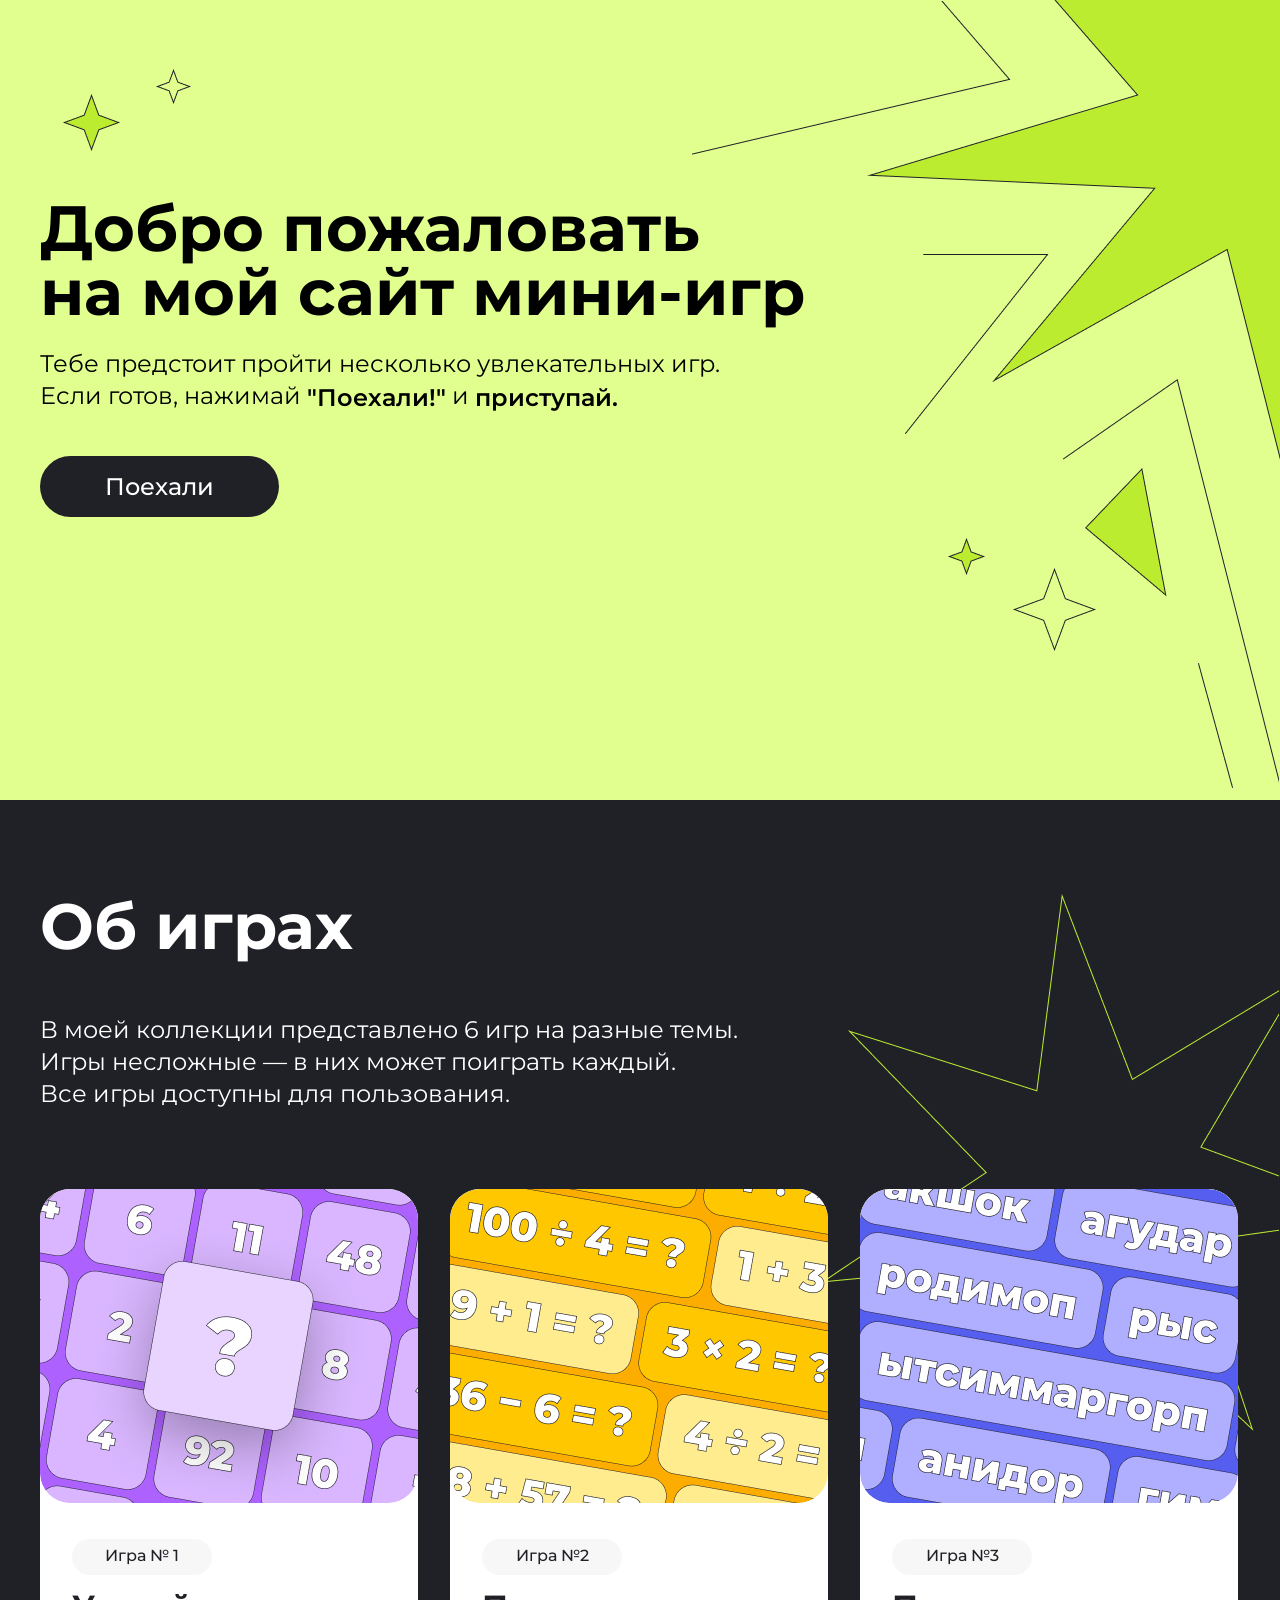
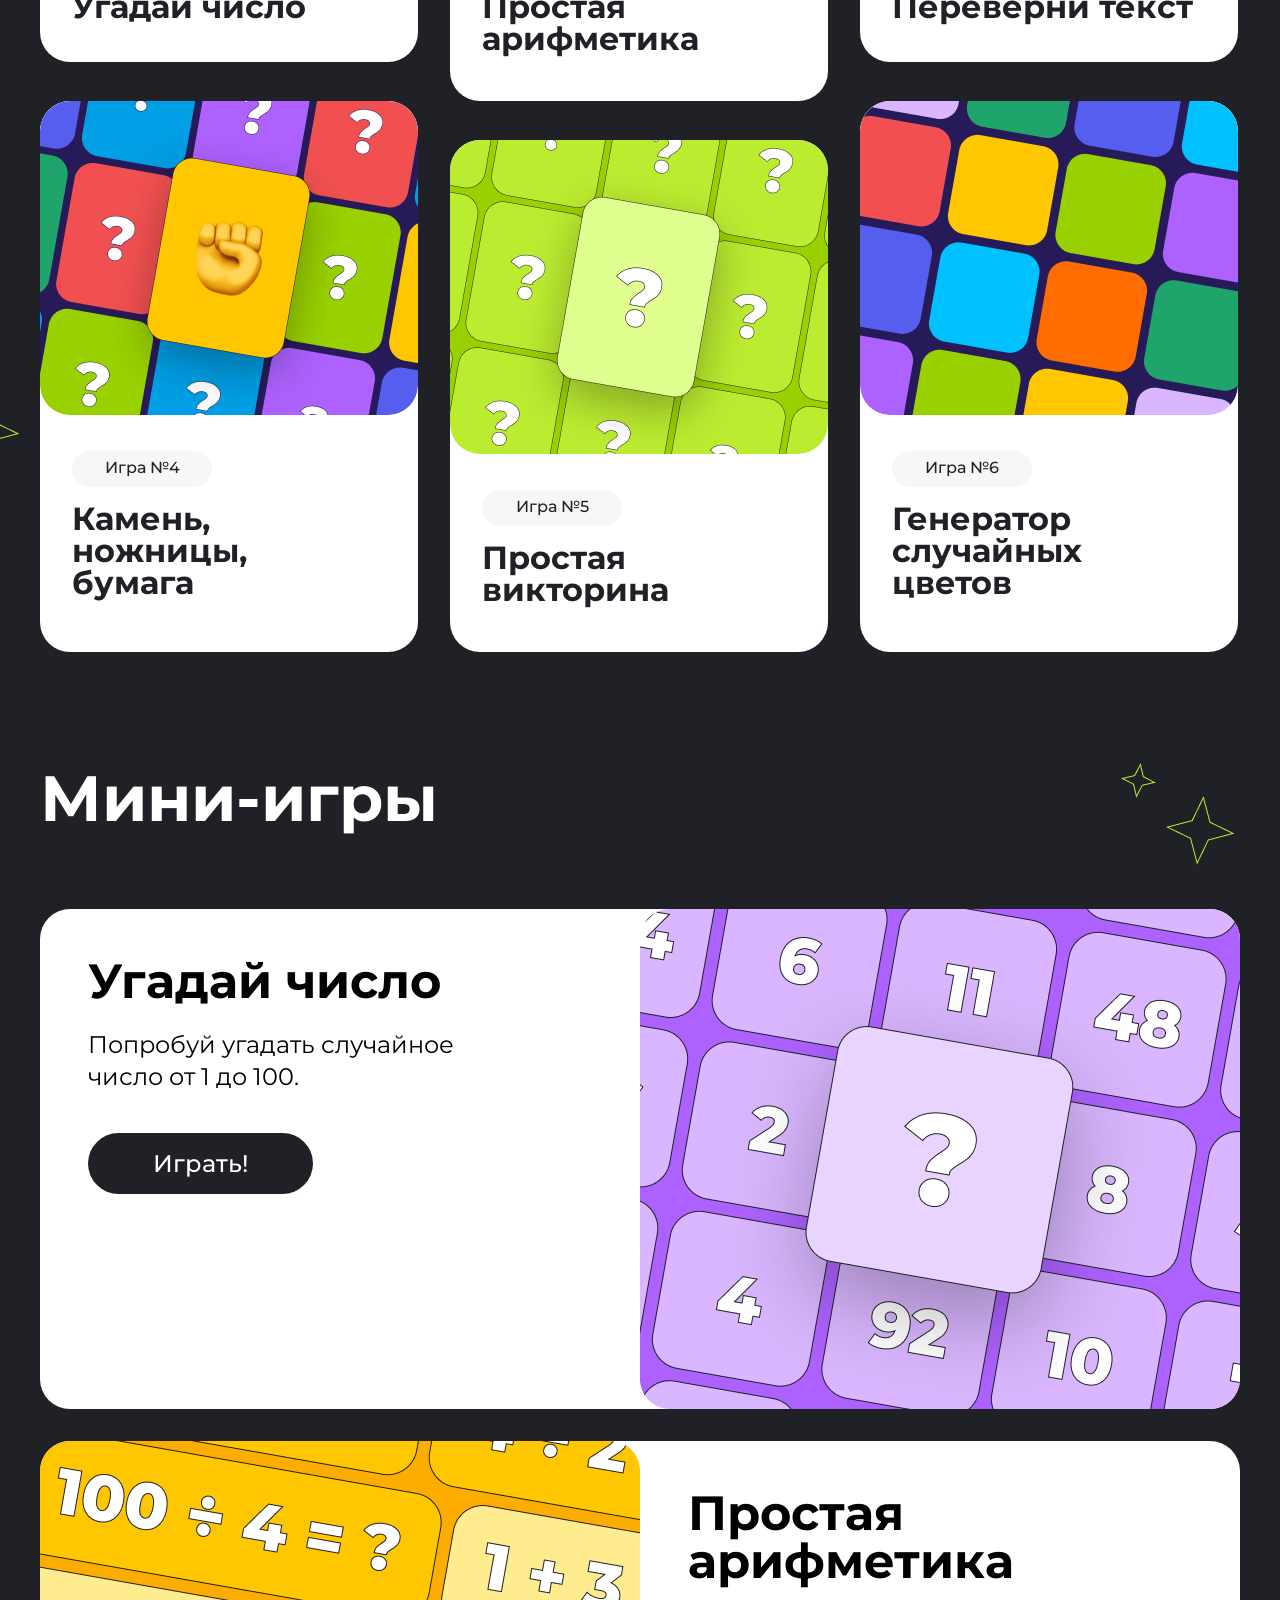
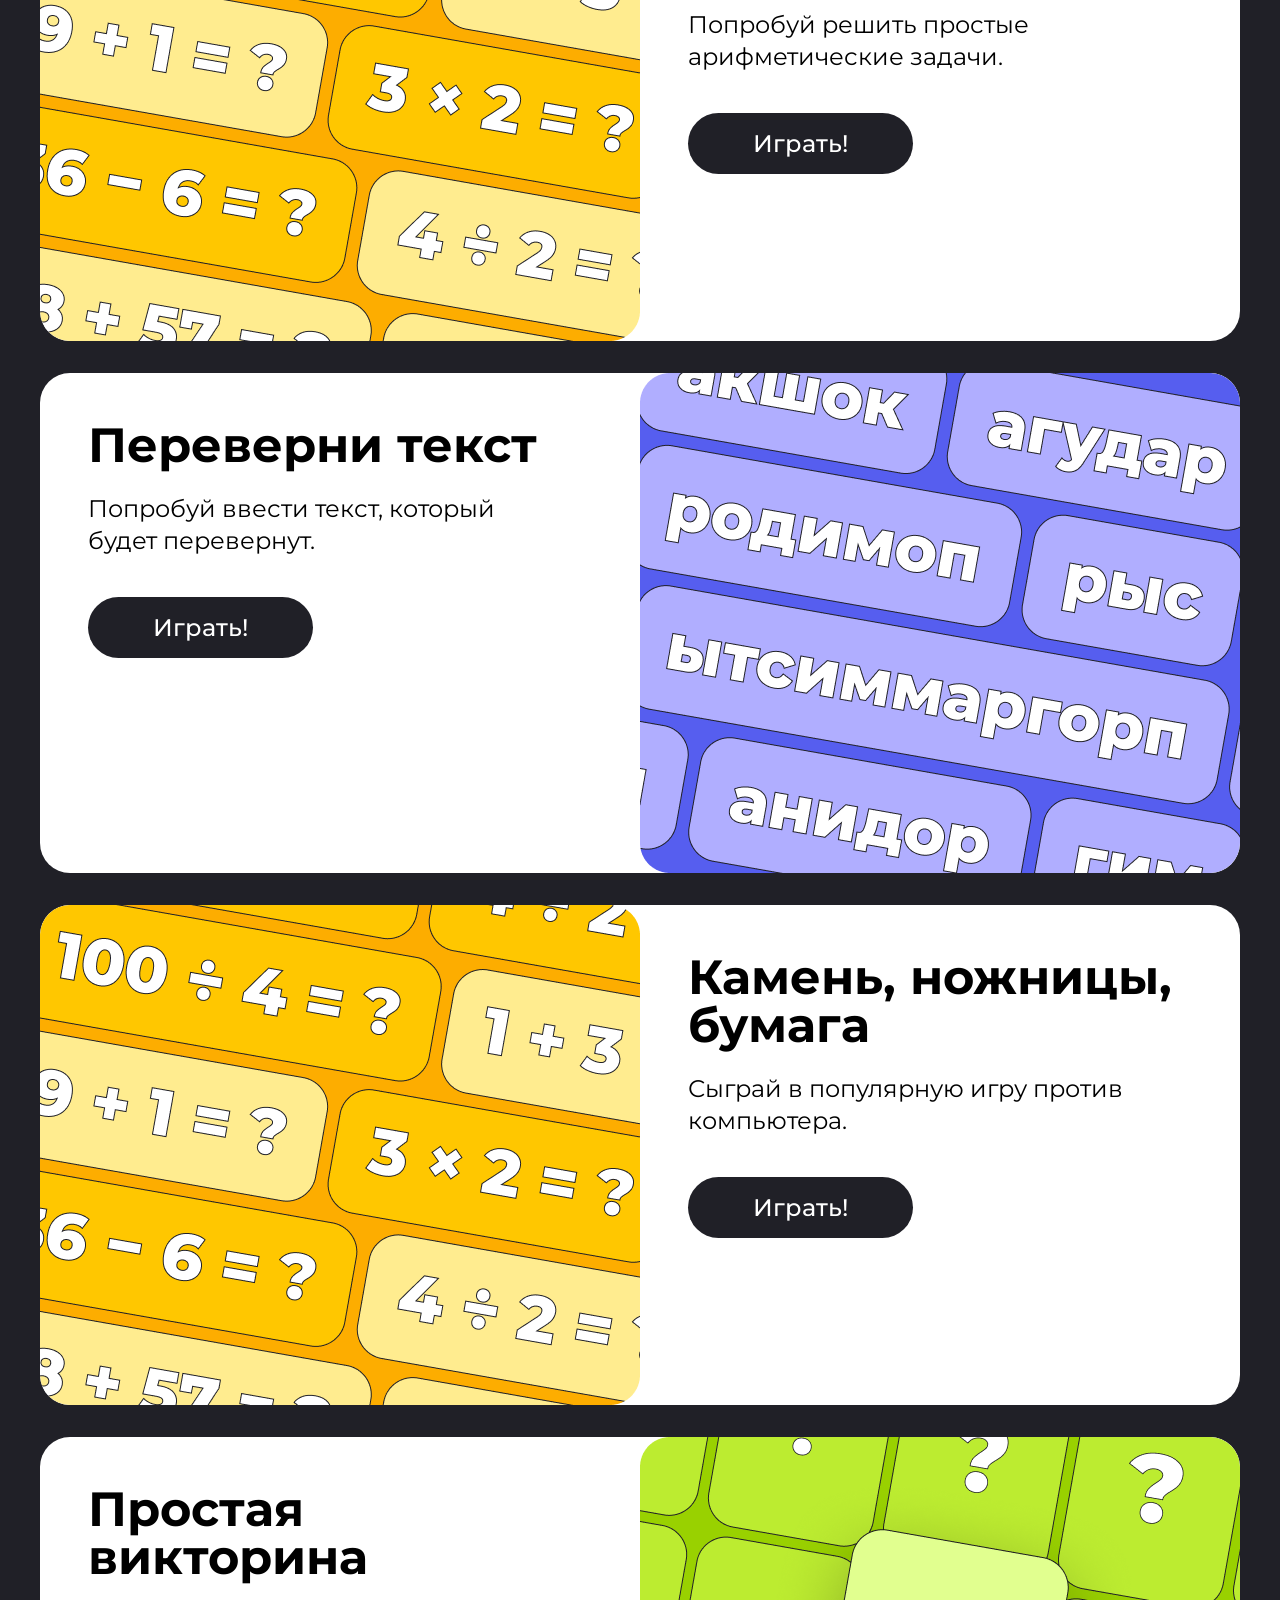
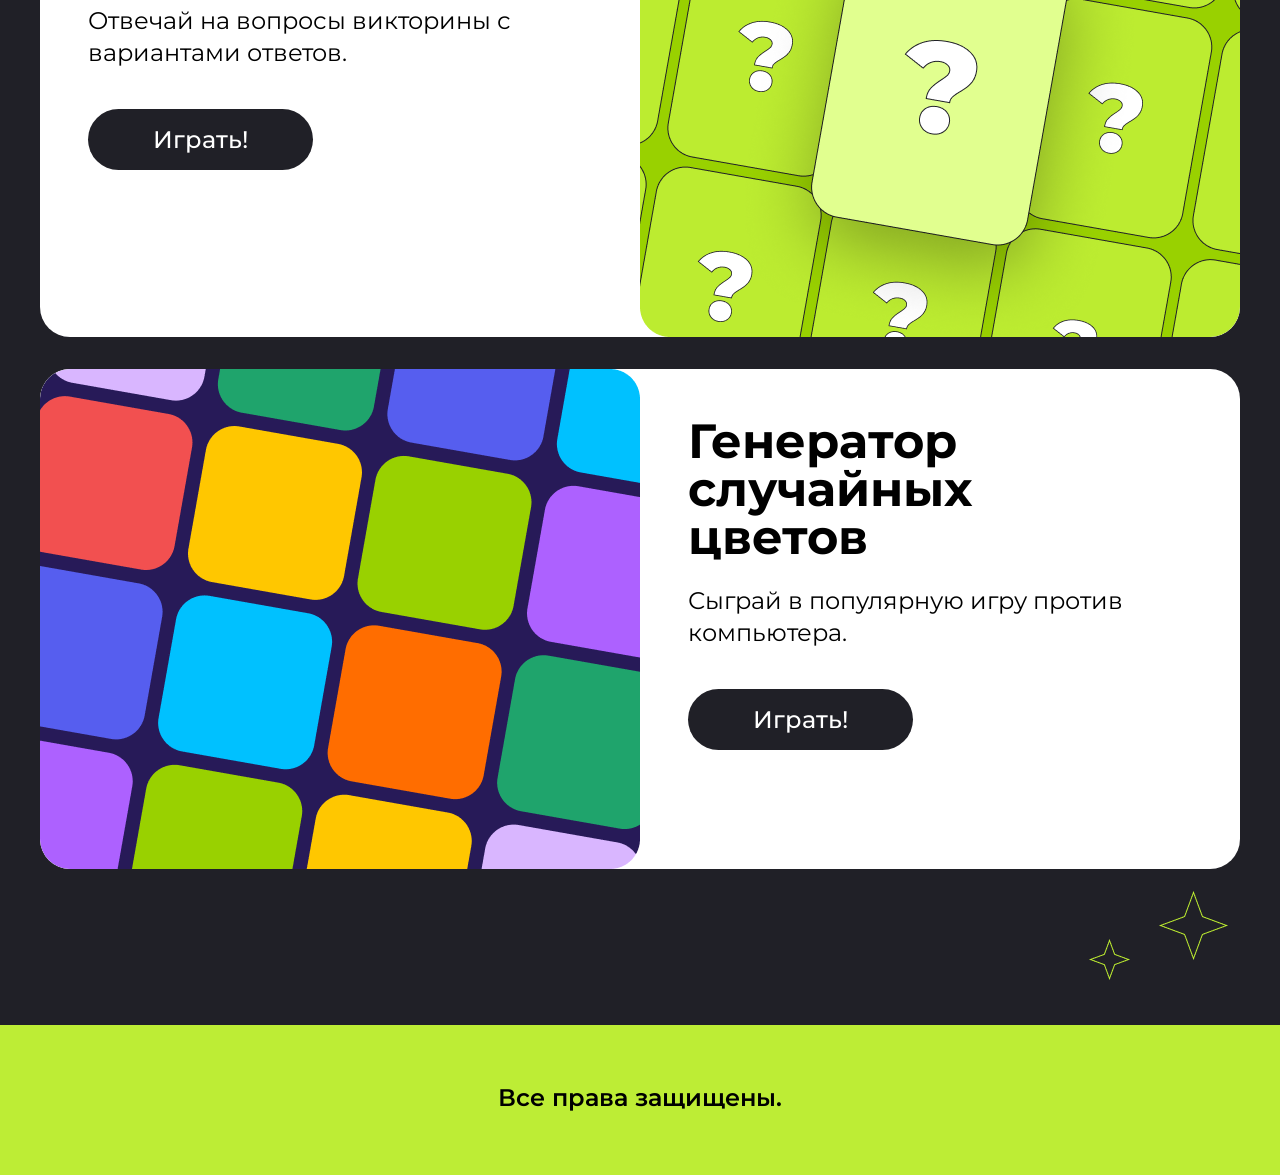
==== index.html @ 40ec7d67 "game4-1" ====
<!DOCTYPE html>
<html lang="ru">

<head>
    <meta charset="UTF-8">
    <meta name="viewport" content="width=device-width, initial-scale=1.0">
    <title>Homework1</title>
    <link rel="stylesheet" href="./style.css">
    <link href="https://fonts.googleapis.com/css2?family=Montserrat:ital,wght@0,100..900;1,100..900&amp;display=swap" rel="stylesheet">
</head>

<body>
    <section class="top">
<div class="top__star">
<img class="top__vector" src="./image/Vector.png" alt="описание">
<img class="top__star2" src="./image/Star2.png" alt="описание">
<img class="top__star3" src="./image/Star3.png" alt="описание">
<img class="top__star5" src="./image/Star5.png" alt="описание">
<img class="top__star4" src="./image/Star4.png" alt="описание">
<img class="top__vector4780" src="./image/Vector4780.png" alt="описание">
<img class="top__vector4781" src="./image/Vector4781.png" alt="описание">
<img class="top__vector4782" src="./image/Vector4782.png" alt="описание">
<img class="top__vector4788" src="./image/Vector4788.png" alt="описание">
<img class="top__vector4791" src="./image/Vector4791.png" alt="описание">
</div>
<div class="top__star-mob">
<img class="top__star2-mob" src="./image/star2-mob.png" alt="описание">
<img class="top__star3-mob" src="./image/star3-mob.png" alt="описание">
<img class="top__star4-mob" src="./image/star4-mob.png" alt="описание">
<img class="top__star5-mob" src="./image/star5-mob.png" alt="описание">
<img class="top__vector-mob" src="./image/vector-mob.png" alt="описание">
</div>

        <div class="top__content center">
            <h1 class="top__title">Добро пожаловать
на мой сайт мини-игр</h1>
            <div class="top__description">Тебе предстоит пройти несколько увлекательных игр.
Если готов, нажимай <span class="top__regular">"Поехали!"</span> и <span class="top__regular">приступай.</span></div>
            <a href="#games" class="form-button">Поехали</a>
<!--<button type="submit" class="form-button">Поехали!</button>-->
        </div>
    </section>
    <section id="games" class="games center">
        <h1 class="games__title">Об играх</h1>
        <p class="games__description">
В моей коллекции представлено 6 игр на разные темы.
Игры несложные — в них может поиграть каждый.
Все игры доступны для пользования.</p>
    <img class="games__star11" src="./image/Star11.png" alt="описание">
    <img class="games__star12" src="./image/Star12.png" alt="описание">
    <img class="games__star1" src="./image/Star1.png" alt="описание">
    <div class="games-catalog">
        <article class="catalog">
            <a href="#games1" class="catalog__cart">

            <img src="./image/games1.png" alt="игра№1" class="catalog__img">
            <p class="catalog__number" >Игра № 1</p>
            <h2 class="catalog__title">Угадай число</h2>
            </a>
        </article>
        <article class="catalog1">
            <a href="#games2" class="catalog1__cart">
            <img src="./image/games2.png" alt="игра№2" class="catalog1__img">
            <p class="catalog1__number" >Игра №2</p>
            <h3 class="catalog1__title">
Простая 
арифметика</h3>
        </a>
        </article>
        <article class="catalog">
            <a href="#games3" class="catalog__cart">
            <img src="./image/games3.png" alt="игра№3" class="catalog__img">
            <p class="catalog__number" >Игра №3</p>
            <h2 class="catalog__title">Переверни текст</h2>
            </a>
        </article>
        <article class="catalog2">
            <a href="#games4" class="catalog2__cart">
            <img src="./image/games4.png" alt="игра№4" class="catalog2__img">
            <p class="catalog2__number" >Игра №4</p>
            <h3 class="catalog2__title">
Камень, 
ножницы,
бумага</h3>
        </a>
        </article>
        <article class="catalog1">
            <a href="#games5" class="catalog1__cart">
            <img src="./image/games5.png" alt="игра№5" class="catalog1__img">
            <p class="catalog1__number" >Игра №5</p>
            <h3 class="catalog1__title">
Простая 
викторина</h3>
        </a>
        </article>
        <article class="catalog2">
            <a href="#games6" class="catalog2__cart">
            <img src="./image/games6.png" alt="игра№6" class="catalog2__img">
            <p class="catalog2__number" >Игра №6</p>
            <h3 class="catalog2__title">
Генератор
случайных
цветов</h3>
</a>
        </article>
    </div>
    </section>
    <section class="games-mg center">
        <div class="games-mg__star">
            <img class="games-mg__star6" src="./image/Star6-minigames.png" alt="описание">
            <img class="games-mg__star7" src="./image/Star7-minigames.png" alt="описание">
            <img class="games-mg__star8" src="./image/Star8.png" alt="описание">
            <img class="games-mg__star10" src="./image/Star10.png" alt="описание">
        </div>
        <h1 class="games-mg__title">Мини-игры</h1>
        <div class="games-mg__catalog">
            <article id="games1" class="catalog-mg">
                <div class="catalog-mg__description">
                    <h2 class="catalog-mg__title1">Угадай число</h2>
                    <p class="catalog-mg__description1">Попробуй угадать случайное 
число от 1 до 100.</p>
                    <a href="#" class="catalog-mg__button" onclick="miniGames1()">Играть!</a>
                </div>
                <img src="./image/minigames1.png" alt="Угадай число" class="catalog-mg__img">
            </article>
            <article id="games2" class="catalog-mg">
                <img src="./image/minigames2.png" alt="Простая арифметика" class="catalog-mg__img">
                <div class="catalog-mg__description">
                    <h2 class="catalog-mg__title1">Простая арифметика</h2>
                    <p class="catalog-mg__description1">Попробуй решить простые арифметические задачи.</p>
                    <a href="#" class="catalog-mg__button" onclick = "miniGames2()">Играть!</a>
                </div>
                
            </article>
            <article  id="games3" class="catalog-mg">
                <div class="catalog-mg__description">
                    <h2 class="catalog-mg__title1">Переверни текст</h2>
                    <p class="catalog-mg__description1">Попробуй ввести текст, который будет перевернут.</p>
                    <a href="#" class="catalog-mg__button" onclick = "miniGames3()">Играть!</a>
                </div>
                <img src="./image/minigames4.png" alt="Переверни текст" class="catalog-mg__img">
            </article>
            <article id="games4" class="catalog-mg">
                <img src="./image/minigames2.png" alt="Камень, ножницы, бумага" class="catalog-mg__img">
                <div class="catalog-mg__description">
                    <h2 class="catalog-mg__title1">Камень, ножницы, бумага</h2>
                    <p class="catalog-mg__description1">Сыграй в популярную игру против компьютера.</p>
                    <a href="#" class="catalog-mg__button" onclick = "game()">Играть!</a>
                </div>
                
            </article>
            <article id="games5" class="catalog-mg">
                <div class="catalog-mg__description">
                    <h2 class="catalog-mg__title1">Простая викторина</h2>
                    <p class="catalog-mg__description1">Отвечай на вопросы викторины с вариантами ответов.</p>
                    <a href="#" class="catalog-mg__button" onclick = "miniGames5()">Играть!</a>
                </div>
                <img src="./image/minigames6.png" alt="Простая викторина" class="catalog-mg__img">
            </article>
            <article id="games6" class="catalog-mg">
                <img src="./image/minigames7.png" alt="Генератор случайных цветов" class="catalog-mg__img">
                <div class="catalog-mg__description">
                    <h2 class="catalog-mg__title1">Генератор случайных 
цветов</h2>
                    <p class="catalog-mg__description1">Сыграй в популярную игру против компьютера.</p>
                    <a href="#" class="catalog-mg__button">Играть!</a>
                </div>
                 </article>
        </div>
    </section>
    <section class="mob-games-mg center">
        <h2 class="mob-games-mg__title">Мини игры</h2>
        <div class="mob-games-catalog">
        <article class="mob-catalog">
            <img src="./image/mob-games-mg1.png" alt="игра№1" class="mob-catalog__img">
            <h3 class="mob-catalog__title">Угадай число</h3>
            <p class="mob-catalog__description">Попробуй угадать случайное число от 1 до 100.</p>
            <a href="#" class="mob-catalog__button">Играть!</a>    
        </article>
        <article class="mob-catalog1">
            <img src="./image/mob-games-mg2.png" alt="игра№2" class="mob-catalog1__img">
            <h3 class="mob-catalog1__title">Простая арифметика</h3>
            <p class="mob-catalog1__description">Попробуй решить простые арифметические задачи.</p>
            <a href="#" class="mob-catalog1__button">Играть!</a>    
        </article>
    <article class="mob-catalog1">
            <img src="./image/mob-games-mg3.png" alt="игра№3" class="mob-catalog1__img">
            <h3 class="mob-catalog1__title">Переверни
текст</h3>
            <p class="mob-catalog1__description">Попробуй ввести текст, который будет перевернут.</p>
            <a href="#" class="mob-catalog1__button">Играть!</a>    
        </article>
        <article class="mob-catalog2">
            <img src="./image/mob-games-mg4.png" alt="игра№4" class="mob-catalog2__img">
            <h3 class="mob-catalog2__title">Камень,
ножницы, 
бумага</h3>
            <p class="mob-catalog2__description">Сыграй в популярную игру против компьютера.</p>
            <a href="#" class="mob-catalog2__button">Играть!</a>    
        </article>
        <article class="mob-catalog1">
            <img src="./image/mob-games5.png" alt="игра№5" class="mob-catalog1__img">
            <h3 class="mob-catalog1__title">Простая викторина</h3>
            <p class="mob-catalog1__description">Отвечай на вопросы викторины с вариантами ответов.</p>
            <a href="#" class="mob-catalog1__button">Играть!</a>    
        </article>
        <article class="mob-catalog3">
            <img src="./image/mob-games-mg6.png" alt="игра№6" class="mob-catalog3__img">
            <h3 class="mob-catalog3__title">Генератор случайных цветов</h3>
            <p class="mob-catalog3__description">Игра, в которой при клике на кнопку фон страницы меняется на случайный.</p>
            <a href="#" class="mob-catalog3__button">Играть!</a>    
        </article>
        </div>
        </section>
    <footer class="footer">
        <p class="footer__title">Все права защищены.</p>
    </footer>
    <script src="games.js"></script>
</body>

</html>
---- style.css ----
* {
    margin: 0;
    padding: 0;
}
.center {
    padding-left: calc(50% - 600px);
    padding-right: calc(50% - 600px);
    
}

.top {
    background-image: url(./image/top.png);
    background-repeat: no-repeat;
    background-position: center;
    background-size: cover;
    height: 800px;
    position: relative;
}


.top__vector {
    position: absolute;
    background-size: cover;
    border-color: #202027;
    border: 1px;
    top: 0;
    right: 0;
}

.top__star2 {
    position: absolute;
    background-size: cover;
    border-color: #202027;
    border: 1px;
    transform: translate(63px, 94px);
}

.top__star3 {
    position: absolute;
    background-size: cover;
    border-color: #202027;
    border: 1px;
    transform: translate(156px, 69px);
}

.top__star5 {
    position: absolute;
    background-size: cover;
    border-color: #202027;
    border: 1px;
    transform: translate(948px, 538px);
}

.top__star4 {
    position: absolute;
    background-size: cover;
    border-color: #202027;
    border: 1px;
    transform: translate(1013px, 568px);
}

.top__vector4780 {
    position: absolute;
    background-size: cover;
    border-color: #202027;
    border: 1px;
    top: 1px;
    right: 269px;
    /*transform: translateX(930px);*/
}

.top__vector4781 {
    position: absolute;
    background-size: cover;
    border-color: #202027;
    border: 1px;
    top: 254px;
    right: 231px;
    /*transform: translate(1140px, 254px);*/
}

.top__vector4782 {
    position: absolute;
    background-size: cover;
    border-color: #202027;
    border: 1px;
    top: 379px;
    right: 1px;
    /*transform: translate(1300px, 379px);*/
}

.top__vector4788 {
    position: absolute;
    background-size: cover;
    border-color: #202027;
    border: 1px;
    top: 468px;
    right: 113px;
    /*transform: translate(1320px, 468px);*/
}

.top__vector4791 {
    position: absolute;
    background-size: cover;
    border-color: #202027;
    border: 1px;
    top: 663px;
    right: 47px;
    /*transform: translate(1420px, 663px);*/
}
.top__star-mob {
    display: none;
}
.top__content {
    width: 769px;
    height: 358px;
    padding-top: 196px;
}

.top__title {
    white-space: pre-wrap;
    max-width: 769px;
    font-family: Montserrat;
    font-weight: 700;
    font-style: Bold;
    font-size: 64px;
    line-height: 100%;
    letter-spacing: 0px;
    vertical-align: middle;
}

.top__description {
    width: 720px;
    white-space: pre-wrap;
    font-family: Montserrat;
    font-weight: 400;
    font-style: Regular;
    font-size: 24px;
    line-height: 32px;
    letter-spacing: 0px;
    vertical-align: middle;
    margin-top: 24px;
    margin-bottom: 58px;
}

.top__regular {
    font-family: Montserrat;
    font-weight: 600;
    font-style: SemiBold;
    font-size: 24px;
    line-height: 32px;
    letter-spacing: 0px;
    vertical-align: middle;

}

.form-button {
    width: 247;
    height: 66;
    opacity: 1;
    gap: 10px;
    background-color: #202027;
    border-width: 1px;
    border-radius: 60px;
    padding-top: 16px;
    padding-right: 65px;
    padding-bottom: 16px;
    padding-left: 65px;
    font-family: Montserrat;
    font-weight: 500;
    font-style: SemiBold;
    font-size: 24px;
    color: #ffff;
    text-align: center;
    margin-top: 48px;
    text-decoration: none;
}

.form-button:hover {
    background-color: #ffff;
    color: #202027;
    font-weight: 600;
    border: solid 1px #000;

}

.games {
    background-image: url(./image/Rectangle\ 111002149.png);
    background-repeat: no-repeat;
    background-position: center;
    background-size: cover;
    height: 1470px;
    position: relative;
    z-index: 1;
}

.games__title {
    width: 1200px;
    font-family: Montserrat;
    font-weight: 700;
    font-style: Bold;
    font-size: 64px;
    line-height: 100%;
    letter-spacing: 0px;
    vertical-align: middle;
    color: #FFF;
    padding-top: 94px;
}

.games__description {
    width: 1200px;
    font-family: Montserrat;
    font-weight: 400;
    font-style: Regular;
    font-size: 24px;
    line-height: 32px;
    letter-spacing: 0px;
    vertical-align: middle;
    color: #FFF;
    white-space: pre-wrap;
    padding-top: 24px;
    padding-bottom: 72px;
}

.games__star11 {
    position: absolute;
    background-size: cover;
    border: 1px;
    transform: translate(-90px, 770px);
}

.games__star12 {
    position: absolute;
    background-size: cover;
    border: 1px;
    transform: translate(-75px, 822px);
}

.games__star1 {
    position: absolute;
    background-size: cover;
    border: 1px;
    top: 94px;
    right: 1px;
    /*transform: translate(938px, -250px);*/
    z-index: 2;
}

.games-catalog {
    position: absolute;
    display: flex;
    gap: 32px;
    flex-wrap: wrap;
    flex-direction: row;
    row-gap: 32px;
    column-gap: 32px;
    z-index: 3;
    width: 1201px;
}

.catalog {
    width: 378px;
    height: 473px;
    background-color: #FFF;
    border-radius: 30px;
    overflow: hidden;
    margin-top: 7px;
    text-decoration: none;
}

.catalog {
    transition: transform .1s;
}

.catalog:hover {
    transform: scale(1.1);
}
.catalog__cart {
    text-decoration: none;
}
.catalog__img {
    width: 378px;
    height: 314px;
    border-radius: 30px;
}

.catalog__number {
    width: 108px;
    opacity: 1;
    border-radius: 52.58px;
    background-color: #f7f7f7;
    padding-top: 8px;
    padding-right: 16px;
    padding-bottom: 10px;
    padding-left: 16px;
    color: #202027;
    margin-top: 32px;
    margin-left: 32px;
    font-family: Montserrat;
    font-weight: 500;
    font-style: Medium;
    font-size: 16px;
    line-height: 110.00000000000001%;
    letter-spacing: 0px;
    vertical-align: bottom;
    text-align: center;
}

.catalog__title {
    white-space: pre-wrap;
    font-family: Montserrat;
    font-weight: 700;
    font-style: Bold;
    font-size: 32px;
    line-height: 100%;
    letter-spacing: 0px;
    vertical-align: middle;
    margin-top: 16px;
    margin-left: 32px;
    color: #202027;

}

.catalog1 {
    width: 378px;
    height: 512px;
    background-color: #FFF;
    border-radius: 30px;
    overflow: hidden;
    margin-top: 7px;
    text-decoration: none;
}

.catalog1 {
    transition: transform .1s;
}

.catalog1:hover {
    transform: scale(1.1);
}
.catalog1__cart {
    text-decoration: none;
}

.catalog1__title {
    white-space: pre-wrap;
    font-family: Montserrat;
    font-weight: 700;
    font-style: Bold;
    font-size: 32px;
    line-height: 100%;
    letter-spacing: 0px;
    vertical-align: middle;
    margin-left: 32px;
    margin-top: -16px;
    color: #202027;
}

.catalog1__img {
    width: 378px;
    height: 314px;
    border-radius: 30px;
}

.catalog1__number {
    width: 108px;
    opacity: 1;
    border-radius: 52.58px;
    background-color: #f7f7f7;
    padding-top: 8px;
    padding-right: 16px;
    padding-bottom: 10px;
    padding-left: 16px;
    color: #202027;
    margin-top: 32px;
    margin-left: 32px;
    font-family: Montserrat;
    font-weight: 500;
    font-style: Medium;
    font-size: 16px;
    line-height: 110.00000000000001%;
    letter-spacing: 0px;
    vertical-align: bottom;
    text-align: center;
}

.catalog2 {
    width: 378px;
    height: 551px;
    background-color: #FFF;
    border-radius: 30px;
    overflow: hidden;
    margin-top: -32px;
    text-decoration: none;
}

.catalog2 {
    transition: transform .1s;
}

.catalog2:hover {
    transform: scale(1.1);
}
.catalog2__cart {
    text-decoration: none;
}
.catalog2__title {
    white-space: pre-wrap;
    font-family: Montserrat;
    font-weight: 700;
    font-style: Bold;
    font-size: 32px;
    line-height: 100%;
    letter-spacing: 0px;
    vertical-align: middle;
    margin-left: 32px;
    margin-top: -16px;
    color: #202027;
}

.catalog2__img {
    width: 378px;
    height: 314px;
    border-radius: 30px;
}

.catalog2__number {
    width: 108px;
    opacity: 1;
    border-radius: 52.58px;
    background-color: #f7f7f7;
    padding-top: 8px;
    padding-right: 16px;
    padding-bottom: 10px;
    padding-left: 16px;
    color: #202027;
    margin-top: 32px;
    margin-left: 32px;
    font-family: Montserrat;
    font-weight: 500;
    font-style: Medium;
    font-size: 16px;
    line-height: 110.00000000000001%;
    letter-spacing: 0px;
    vertical-align: bottom;
    text-align: center;
}

.games-mg {
    background-image: url(./image/top-minigames.png);
    background-repeat: no-repeat;
    background-position: center;
    background-size: cover;
    height: 3500px;
    position: relative;
    padding-bottom: 55px;
}
.games-mg__star6 {
    position: absolute;
    background-size: cover;
    border-color: #BCEC30;
    border: 1px;
    top: 126px;
    right: 45px;
}
.games-mg__star7 {
    position: absolute;
    background-size: cover;
    border-color: #BCEC30;
    border: 1px;
    top: 93px;
    right: 124px;
}

.games-mg__star8 {
    position: absolute;
    background-size: cover;
    border-color: #BCEC30;
    border: 1px;
    right: 52px;
    bottom: 65px;
}
.games-mg__star10 {
    position: absolute;
    background-size: cover;
    border-color: #BCEC30;
    border: 1px;
    right: 150px;
    bottom: 45px;
}
.games-mg__title {
    width: 1200px;
    font-family: Montserrat;
    font-weight: 700;
    font-style: Bold;
    font-size: 64px;
    line-height: 100%;
    letter-spacing: 0px;
    vertical-align: middle;
    color: #FFF;
    padding-top: 96px;
    padding-bottom: 72px;
}
.games-mg__catalog {
    width: 1200px;
    gap: 32px;
}

.catalog-mg {
    display: flex;
    justify-content: space-between;
    width: 1200px;
    height: 500px;
    background-color: #FFF;
    border-radius: 30px;
    overflow: hidden;
    margin-top: 7px;
    text-decoration: none;
    margin-bottom: 32px;
}
.catalog-mg__description {
    padding-left: 48px;
    padding-top: 48px;
    padding-right: 48px;
    padding-bottom: 305px;
}
.catalog-mg__title1 {
    white-space: pre-wrap;
    font-family: Montserrat;
    font-weight: 700;
    font-style: Bold;
    font-size: 48px;
    line-height: 100%;
    letter-spacing: 0px;
    vertical-align: middle;
}
.catalog-mg__description1 {
    width: 457px;
    white-space: pre-wrap;
    font-family: Montserrat;
    font-weight: 400;
    font-style: Regular;
    font-size: 24px;
    line-height: 32px;
    letter-spacing: 0px;
    vertical-align: middle;
    padding-top: 24px;
    padding-bottom: 56px;
}
.catalog-mg__description2 {
    width: 457px;
    white-space: pre-wrap;
    font-family: Montserrat;
    font-weight: 400;
    font-style: Regular;
    font-size: 24px;
    line-height: 32px;
    letter-spacing: 0px;
    vertical-align: middle;
    padding-top: 24px;
    padding-bottom: 56px;
    padding-left: 48px;
}
.catalog-mg__button {
    width: 247;
    height: 66;
    opacity: 1;
    gap: 10px;
    background-color: #202027;
    border-width: 1px;
    border-radius: 60px;
    padding-top: 16px;
    padding-right: 65px;
    padding-bottom: 16px;
    padding-left: 65px;
    font-family: Montserrat;
    font-weight: 500;
    font-style: SemiBold;
    font-size: 24px;
    color: #ffff;
    text-align: center;
    margin-top: 48px;
    text-decoration: none;
}
.catalog-mg__button:hover {
    background-color: #ffff;
    color: #202027;
    font-weight: 600;
    border: solid 1px #000;
}
.mob-games-mg {
    display: none;
}
.footer {
    background-repeat: no-repeat;
    background-position: center;
    background-size: cover;
    background-color: #BDED35;
    height: 150px;
}
.footer__title {
    font-family: Montserrat;
    font-weight: 600;
    font-style: SemiBold;
    font-size: 24px;
    line-height: 100%;
    letter-spacing: 0px;
    text-align: center;
    vertical-align: middle;
    padding-top: 61px;

}

@media (max-width: 767px) {   
    .center {
    padding-left: calc(50% - 171.5px);
    padding-right: calc(50% - 171.5px);
    
} 
    .top {
    background-image: url(./image/top-mobile.png);
    background-repeat: no-repeat;
    background-position: center;
    background-size: cover;
    height: 700px;
    position: relative;
}
.top__star-mob {
    display: block;
}
.top__star2-mob {
    position: absolute;
    background-size: cover;
    border-color: #202027;
    border: 1px;
    transform: translate(37px, 97px);
}
.top__star3-mob {
    position: absolute;
    background-size: cover;
    border-color: #202027;
    border: 1px;
    transform: translate(91px, 64px);
}
.top__star4-mob {
    position: absolute;
    background-size: cover;
    border-color: #202027;
    border: 1px;
    right: 34px;
    top: 580px;
}
.top__star5-mob {
    position: absolute;
    background-size: cover;
    border-color: #202027;
    border: 1px;
    right: 86px;
    top: 557px;
}
.top__vector-mob {
    position: absolute;
    background-size: cover;
    border-color: #202027;
    border: 1px;
    top: 0;
    right: 0;
    
}

.top__vector {
    display: none;
}
.top__star2 {
    display: none;
}
.top__star3 {
    display: none;
}
.top__star4 {
    display: none;
}
.top__star5 {
    display: none;
}
.top__vector4780 {
    display: none;
}
.top__vector4781 {
    display: none;
}
.top__vector4782 {
    display: none;
}
.top__vector4788 {
    display: none;
}
.top__vector4791 {
    display: none;
}
.top__content {
    width: 296px;
    padding-top: 147px;
    padding-left: 40px;
    padding-right: 40px;
}
.top__title {
    width: 296px;
    font-family: Montserrat;
    font-weight: 700;
    font-style: Bold;
    font-size: 40px;
    line-height: 1.2;
    letter-spacing: 0px;
    text-align: center;
    vertical-align: middle;
}
.top__description {
    font-family: Montserrat;
    font-weight: 400;
    font-style: Regular;
    font-size: 16px;
    line-height: 1.2;
    letter-spacing: 0px;
    text-align: center;
    vertical-align: middle;
    width: 296px;
    height: 60px;
    white-space: normal;
}
.top__regular {
    font-family: Montserrat;
    font-weight: 600;
    font-style: SemiBold;
    font-size: 16px;
    line-height: 100%;
    letter-spacing: 0px;
    text-align: center;
    vertical-align: middle;

}
.form-button {
    display: flex;
    justify-content: center;
    align-items: center;
margin-left: 46px;
gap: 10px;
border-width: 1px;
border-radius: 60px;
padding-top: 16px;
padding-right: 28px;
padding-bottom: 16px;
padding-left: 28px;
font-family: Montserrat;
font-weight: 600;
font-style: SemiBold;
font-size: 16px;
line-height: 142%;
letter-spacing: 0%;
text-align: center;
    margin-left: 6px;
    margin-right: 6px;


}
.games {
    display: none;
}
.games-mg {
    display: none;
}
.games-mg__star {
    display: none;
}
.mob-games-mg {
    display: block;
}
.mob-games-mg {
    background-image: url(./image/mob-games-mg.png);
    background-repeat: no-repeat;
    background-position: center;
    background-size: cover;
    height: 3750px;
    position: relative;
}
.mob-games-mg__title {
    width: 343px;
    padding-top: 40px;
    padding-bottom: 40px;
    padding-left: 10px;
    font-family: Montserrat;
    font-weight: 700;
    font-style: Bold;
    font-size: 40px;
    line-height: 100%;
    letter-spacing: 0px;
    vertical-align: middle;
    color: #FFF;
}

.mob-games-catalog {
    display: block;
}
.mob-games-catalog {
    display: grid;
    gap: 24px;
    position: absolute;
}
.mob-catalog {
    width: 343px;
    height: 528px;
    background-color: #FFF;
    border-radius: 30px;
    overflow: hidden;
    margin-top: 7px;
    text-decoration: none;
}
.mob-catalog1 {
    white-space: pre-wrap;
    width: 343px;
    height: 567px;
    background-color: #FFF;
    border-radius: 30px;
    overflow: hidden;
    margin-top: 7px;
    text-decoration: none;
}
.mob-catalog2 {
    white-space: pre-wrap;
    width: 343px;
    height: 606px;
    background-color: #FFF;
    border-radius: 30px;
    overflow: hidden;
    margin-top: 7px;
    text-decoration: none;
}
.mob-catalog3 {
    white-space: pre-wrap;
    width: 343px;
    height: 626px;
    background-color: #FFF;
    border-radius: 30px;
    overflow: hidden;
    margin-top: 7px;
    text-decoration: none;
}

.mob-catalog__img {
    width: 343;
    height: 284.9259338378906;
    opacity: 1;
    border-radius: 30px;
}
.mob-catalog1__img {
    width: 343;
    height: 284.9259338378906;
    opacity: 1;
    border-radius: 30px;
    margin-top: -37px;
}
.mob-catalog2__img {
    width: 343;
    height: 284.9259338378906;
    opacity: 1;
    border-radius: 30px;
    margin-top: -37px;
}
.mob-catalog3__img {
    width: 343;
    height: 284.9259338378906;
    opacity: 1;
    border-radius: 30px;
    margin-top: -37px;
}

.mob-catalog__title {
    white-space: pre-wrap;
    padding-top: 28px;
    padding-left: 20px;
    font-family: Montserrat;
    font-weight: 700;
    font-style: Bold;
    font-size: 32px;
    line-height: 100%;
    letter-spacing: 0px;
    vertical-align: middle;
}
.mob-catalog1__title {
    white-space: pre-wrap;
    padding-top: 16px;
    padding-left: 29px;
    font-family: Montserrat;
    font-weight: 700;
    font-style: Bold;
    font-size: 32px;
    line-height: 100%;
    letter-spacing: 0px;
    vertical-align: middle;
}
.mob-catalog2__title {
    white-space: pre-wrap;
    padding-top: 16px;
    padding-left: 29px;
    font-family: Montserrat;
    font-weight: 700;
    font-style: Bold;
    font-size: 32px;
    line-height: 100%;
    letter-spacing: 0px;
    vertical-align: middle;
}
.mob-catalog3__title {
    white-space: pre-wrap;
    padding-top: 16px;
    padding-left: 29px;
    font-family: Montserrat;
    font-weight: 700;
    font-style: Bold;
    font-size: 32px;
    line-height: 100%;
    letter-spacing: 0px;
    vertical-align: middle;
}

.mob-catalog__description {
    width: 249px;
    padding-left: 29px;
    padding-right: 65px;
    padding-top: 16px;
    padding-bottom: 48px;
    font-family: Montserrat;
    font-weight: 400;
    font-style: Regular;
    font-size: 16px;
    line-height: 100%;
    letter-spacing: 0px;
    vertical-align: middle;
}
.mob-catalog1__description {
    width: 282px;
    padding-left: 29px;
    padding-right: 65px;
    margin-top: -16px;
    margin-bottom: 16px;
    font-family: Montserrat;
    font-weight: 400;
    font-style: Regular;
    font-size: 16px;
    line-height: 100%;
    letter-spacing: 0px;
    vertical-align: middle;
}
.mob-catalog2__description {
    width: 249px;
    padding-left: 29px;
    padding-right: 65px;
    margin-top: -16px;
    margin-bottom: 16px;
    font-family: Montserrat;
    font-weight: 400;
    font-style: Regular;
    font-size: 16px;
    line-height: 100%;
    letter-spacing: 0px;
    vertical-align: middle;
}
.mob-catalog3__description {
    width: 282px;
    padding-left: 29px;
    padding-right: 65px;
    margin-top: -16px;
    margin-bottom: 16px;
    font-family: Montserrat;
    font-weight: 400;
    font-style: Regular;
    font-size: 16px;
    line-height: 100%;
    letter-spacing: 0px;
    vertical-align: middle;
}


.mob-catalog__button {
    width: 285px;
    height: 55px;
    opacity: 1;
    gap: 10px;
    background-color: #202027;
    border-width: 1px;
    border-radius: 60px;
    padding-top: 16px;
    padding-right: 110px;
    padding-bottom: 20px;
    padding-left: 110px;
    margin-left: 29px;
    font-family: Montserrat;
    font-weight: 500;
    font-style: SemiBold;
    font-size: 16px;
    color: #ffff;
    text-align: center;
    margin-top: 48px;
    text-decoration: none;
}
.mob-catalog__button:hover {
    background-color: #ffff;
    color: #202027;
    font-weight: 600;
    border: solid 1px #000;
}
.mob-catalog1__button {
    width: 285px;
    height: 55px;
    opacity: 1;
    gap: 10px;
    background-color: #202027;
    border-width: 1px;
    border-radius: 60px;
    padding-top: 16px;
    padding-right: 110px;
    padding-bottom: 20px;
    padding-left: 110px;
    margin-left: 29px;
    font-family: Montserrat;
    font-weight: 500;
    font-style: SemiBold;
    font-size: 16px;
    color: #ffff;
    text-align: center;
    margin-top: 48px;
    text-decoration: none;
}
.mob-catalog1__button:hover {
    background-color: #ffff;
    color: #202027;
    font-weight: 600;
    border: solid 1px #000;
}
.mob-catalog2__button {
    width: 285px;
    height: 55px;
    opacity: 1;
    gap: 10px;
    background-color: #202027;
    border-width: 1px;
    border-radius: 60px;
    padding-top: 16px;
    padding-right: 110px;
    padding-bottom: 20px;
    padding-left: 110px;
    margin-left: 29px;
    font-family: Montserrat;
    font-weight: 500;
    font-style: SemiBold;
    font-size: 16px;
    color: #ffff;
    text-align: center;
    margin-top: 48px;
    text-decoration: none;
}
.mob-catalog2__button:hover {
    background-color: #ffff;
    color: #202027;
    font-weight: 600;
    border: solid 1px #000;
}
.mob-catalog3__button {
    width: 285px;
    height: 55px;
    opacity: 1;
    gap: 10px;
    background-color: #202027;
    border-width: 1px;
    border-radius: 60px;
    padding-top: 16px;
    padding-right: 110px;
    padding-bottom: 20px;
    padding-left: 110px;
    margin-left: 29px;
    font-family: Montserrat;
    font-weight: 500;
    font-style: SemiBold;
    font-size: 16px;
    color: #ffff;
    text-align: center;
    margin-top: 48px;
    text-decoration: none;
}
.mob-catalog3__button:hover {
    background-color: #ffff;
    color: #202027;
    font-weight: 600;
    border: solid 1px #000;
}
.footer__title {
    font-family: Montserrat;
    font-weight: 600;
    font-style: SemiBold;
    font-size: 16px;
    line-height: 100%;
    letter-spacing: 0px;
    text-align: center;
    vertical-align: middle;
    padding-top: 40px;
    padding-bottom: 40px;
}
.footer {
    height: 100px;
}
}
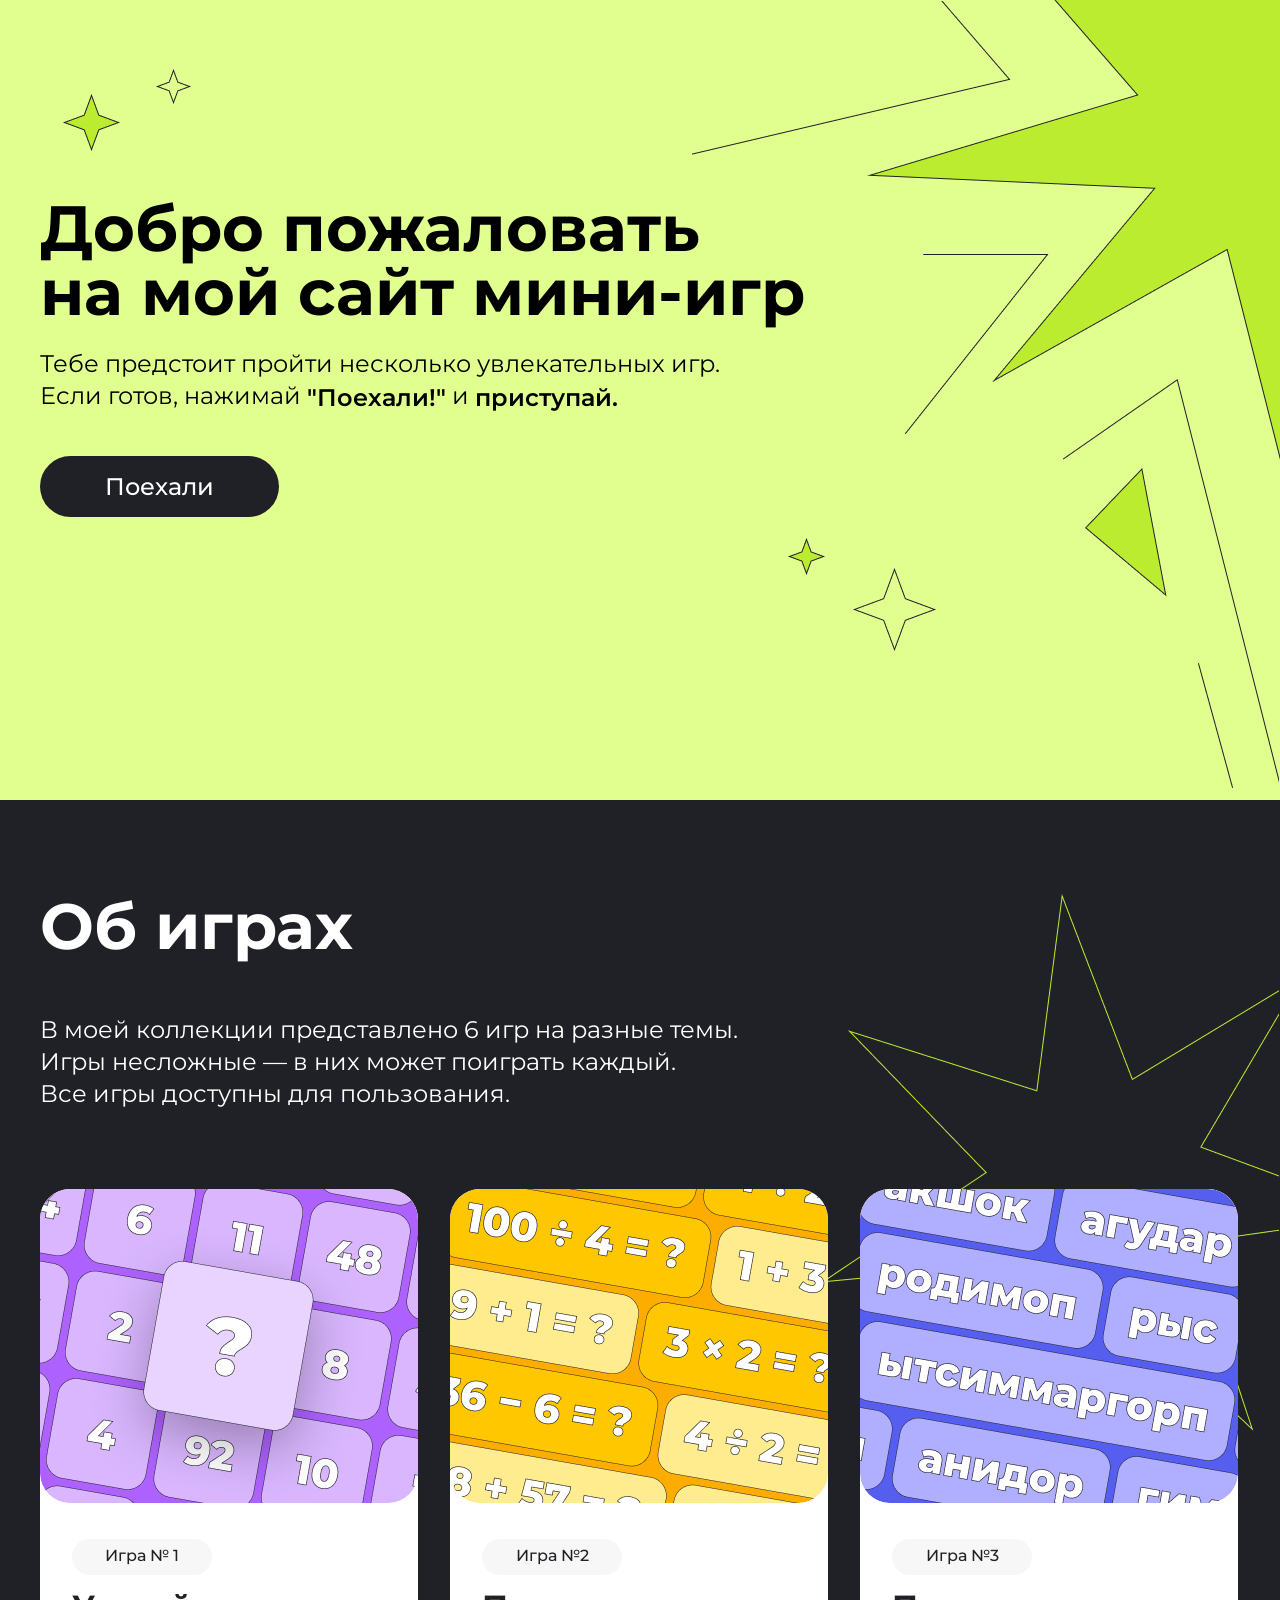
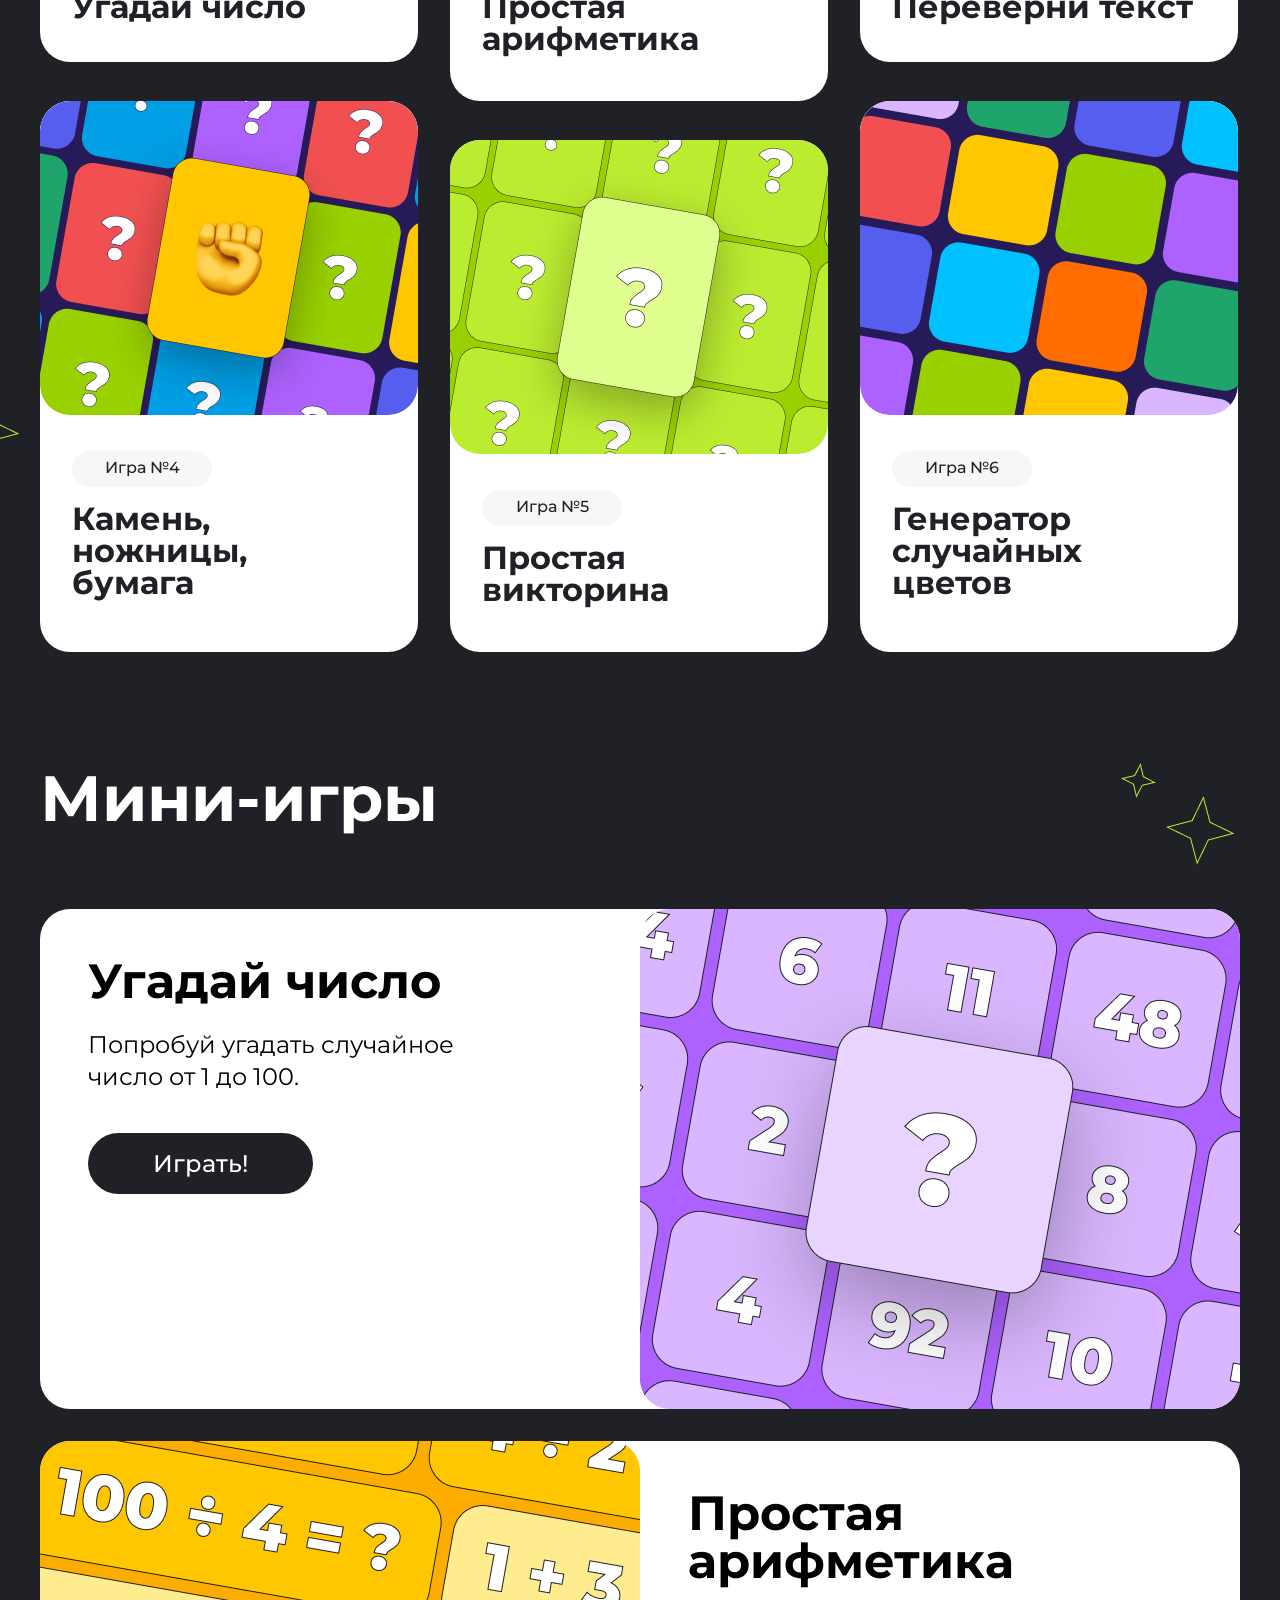
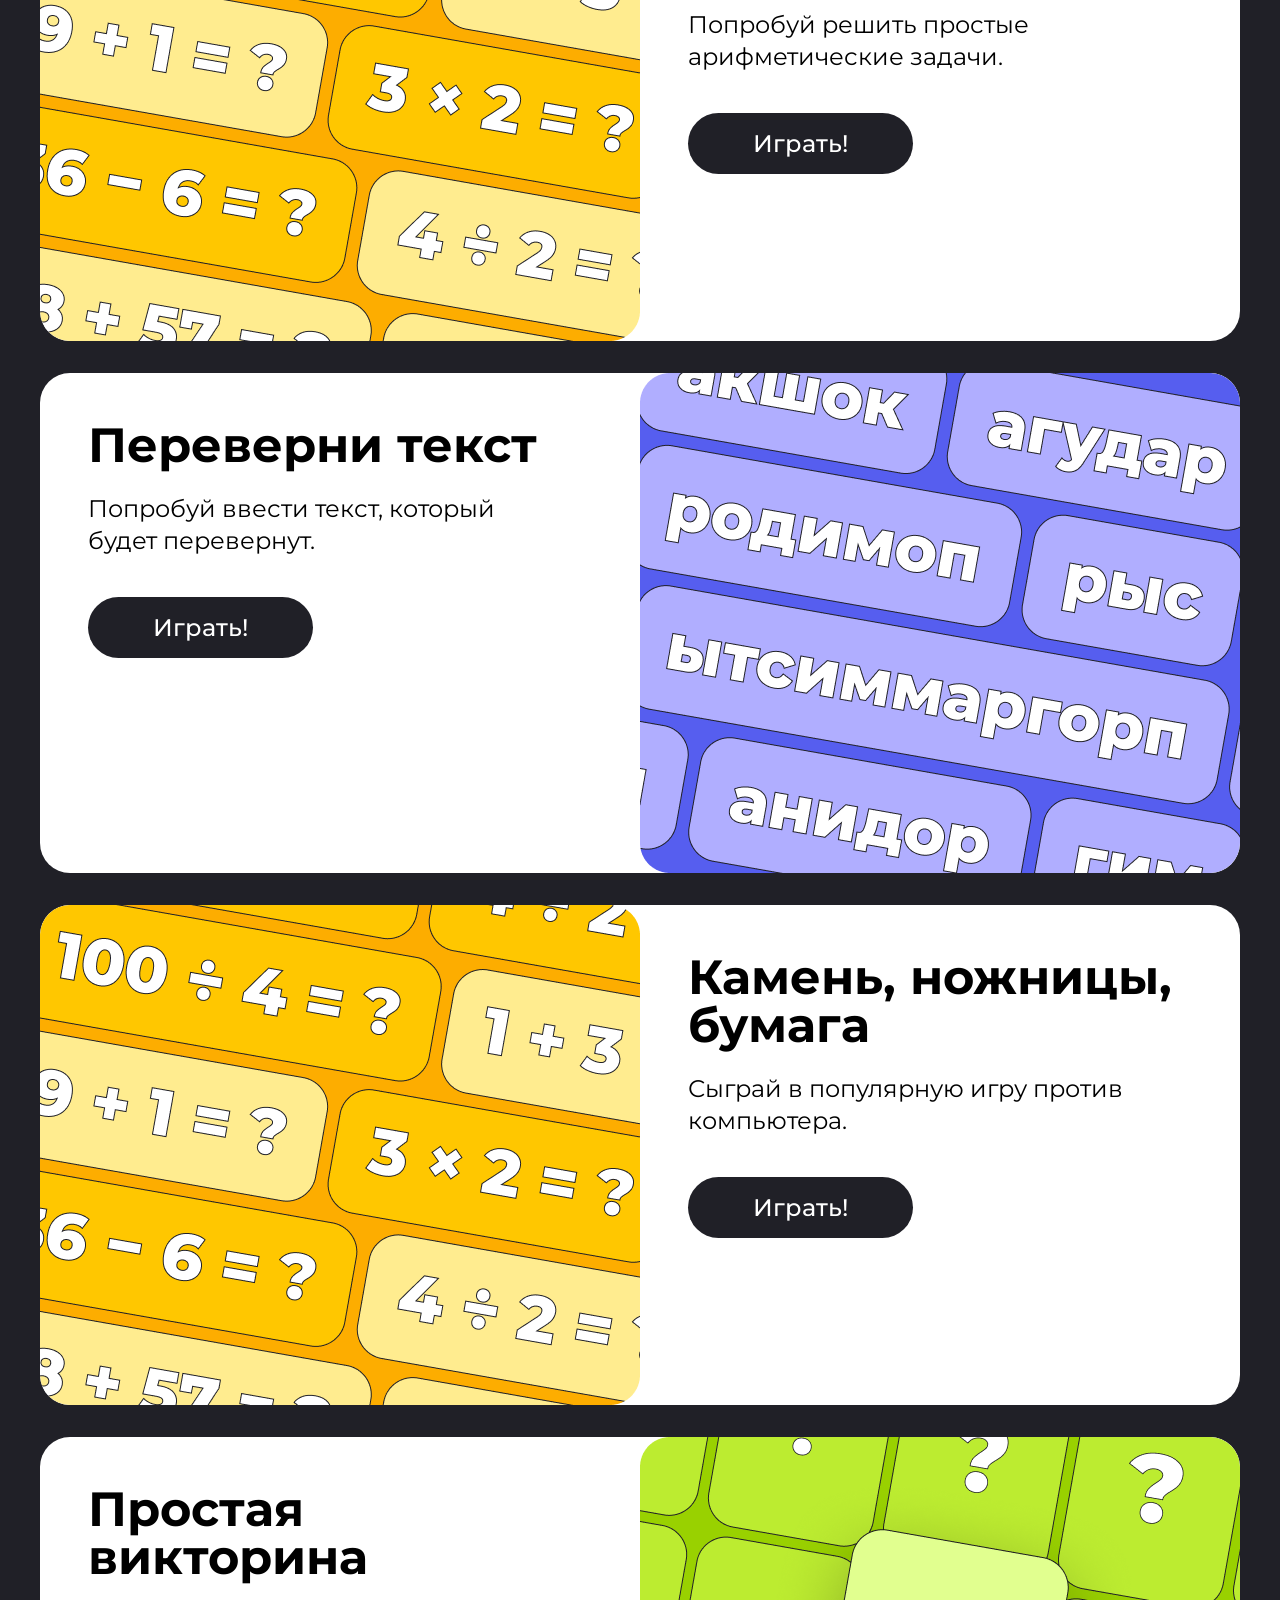
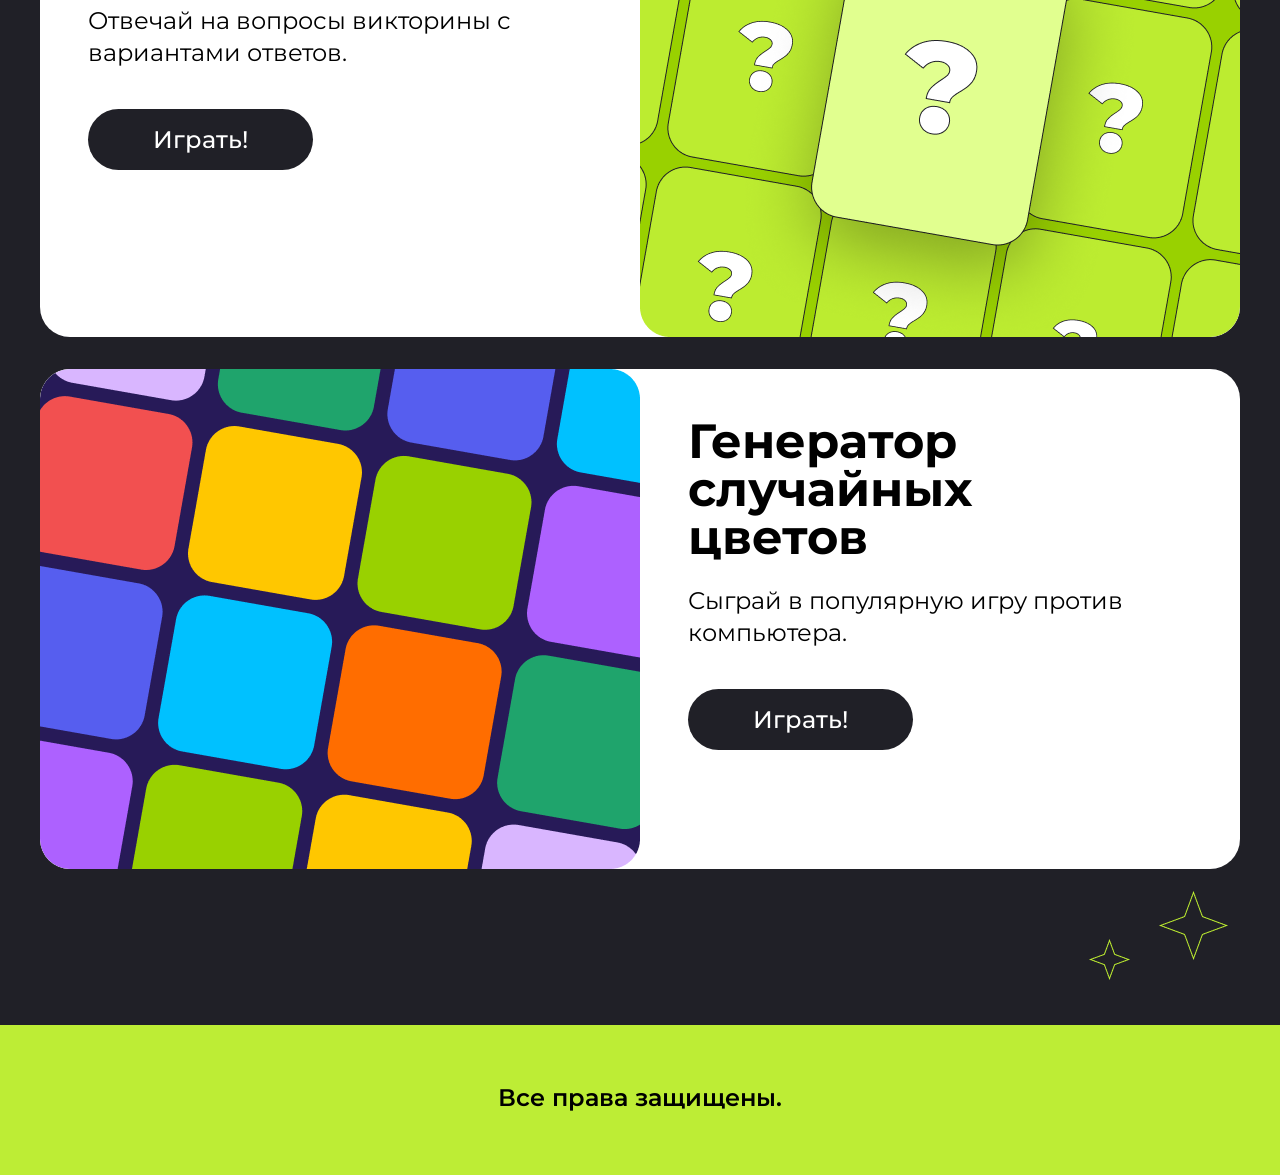
==== commit c2018d4b: "cours2-1" ====
--- a/index.html
+++ b/index.html
@@ -163,7 +163,7 @@
                     <h2 class="catalog-mg__title1">Генератор случайных 
 цветов</h2>
                     <p class="catalog-mg__description1">Сыграй в популярную игру против компьютера.</p>
-                    <a href="#" class="catalog-mg__button">Играть!</a>
+                    <a href="#" class="catalog-mg__button" id="mini-games6" onclick = "miniGames6()">Играть!</a>
                 </div>
                  </article>
         </div>
@@ -175,7 +175,7 @@
             <img src="./image/mob-games-mg1.png" alt="игра№1" class="mob-catalog__img">
             <h3 class="mob-catalog__title">Угадай число</h3>
             <p class="mob-catalog__description">Попробуй угадать случайное число от 1 до 100.</p>
-            <a href="#" class="mob-catalog__button">Играть!</a>    
+            <a href="#" class="mob-catalog__button" >Играть!</a>    
         </article>
         <article class="mob-catalog1">
             <img src="./image/mob-games-mg2.png" alt="игра№2" class="mob-catalog1__img">
--- a/style.css
+++ b/style.css
@@ -48,7 +48,8 @@
     background-size: cover;
     border-color: #202027;
     border: 1px;
-    transform: translate(948px, 538px);
+    right: 455px;
+    top: 538px;
 }
 
 .top__star4 {
@@ -56,7 +57,9 @@
     background-size: cover;
     border-color: #202027;
     border: 1px;
-    transform: translate(1013px, 568px);
+    right: 344px;
+    top: 568px;
+    
 }
 
 .top__vector4780 {
@@ -185,7 +188,8 @@
 }
 
 .games {
-    background-image: url(./image/Rectangle\ 111002149.png);
+    background-color: #202027;
+    /*background-image: url(./image/Rectangle\ 111002149.png);*/
     background-repeat: no-repeat;
     background-position: center;
     background-size: cover;
@@ -1108,4 +1112,59 @@
 .footer {
     height: 100px;
 }
+}
+
+@media (max-width: 1024px) {
+    .center {
+    padding-left: 24px;
+    padding-right: 24px;
+} 
+    .top {
+    background-color:  #E1FF8F;
+    background-repeat: no-repeat;
+    background-position: center;
+    background-size: cover;
+    height: 700px;
+    position: relative;
+}
+   .top__title {
+    max-width: 670px;
+    font-size: 48px;
+   }
+   /*.top__description {
+    width: 520px;
+   }*/
+   .games__title {
+    font-size: 48px;
+   }
+   .games__description {
+    width: 520px;
+   }
+   .games {
+    display: none;
+}
+.games-mg {
+    height: 2500px;
+}
+.games-mg__star {
+    display: none;
+}
+.games-mg__title {
+    font-size: 48px;
+    width: 1024px;
+}
+.games-mg__catalog {
+    width: 967px;
+}
+
+.catalog-mg {
+    width: 967px;
+    height: 350px;
+}
+.catalog-mg__title1 {
+    font-size: 32px;
+}
+.catalog-mg__description1 {
+    font-size: 16px;
+}
 }
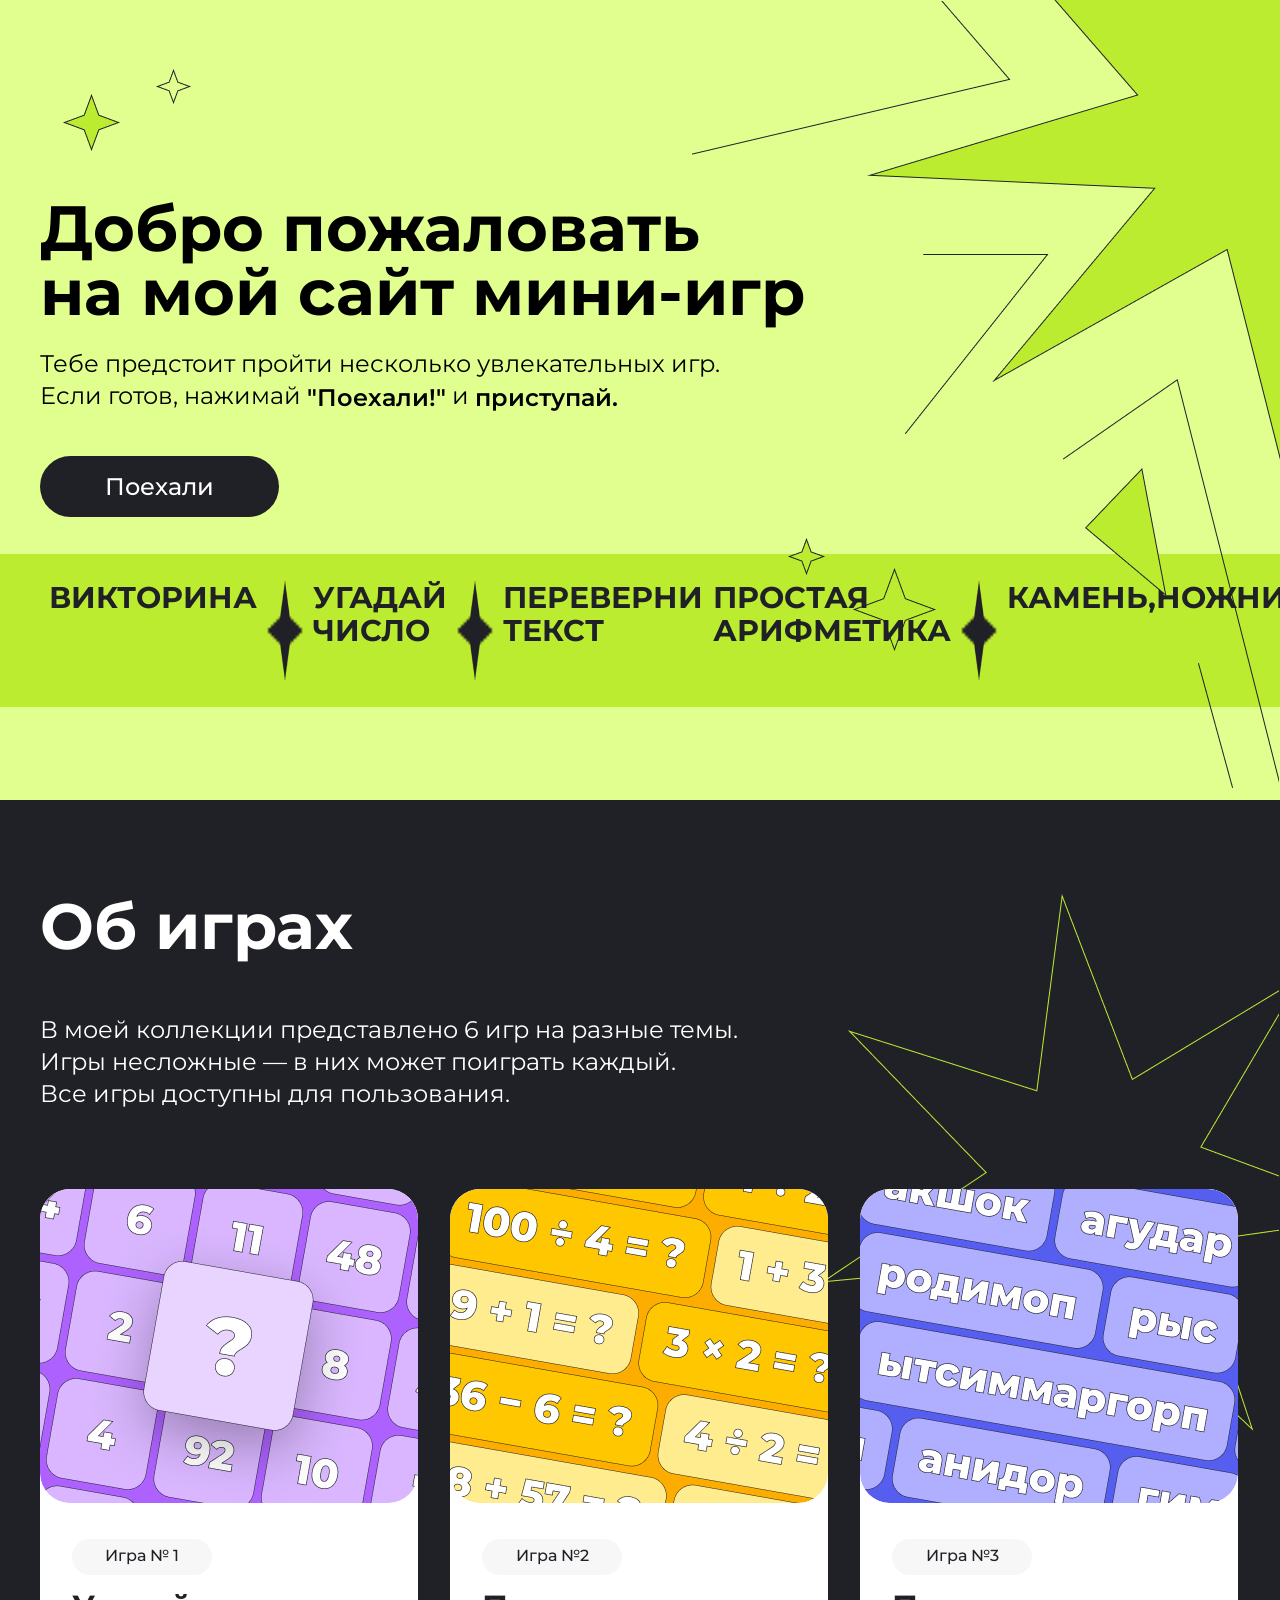
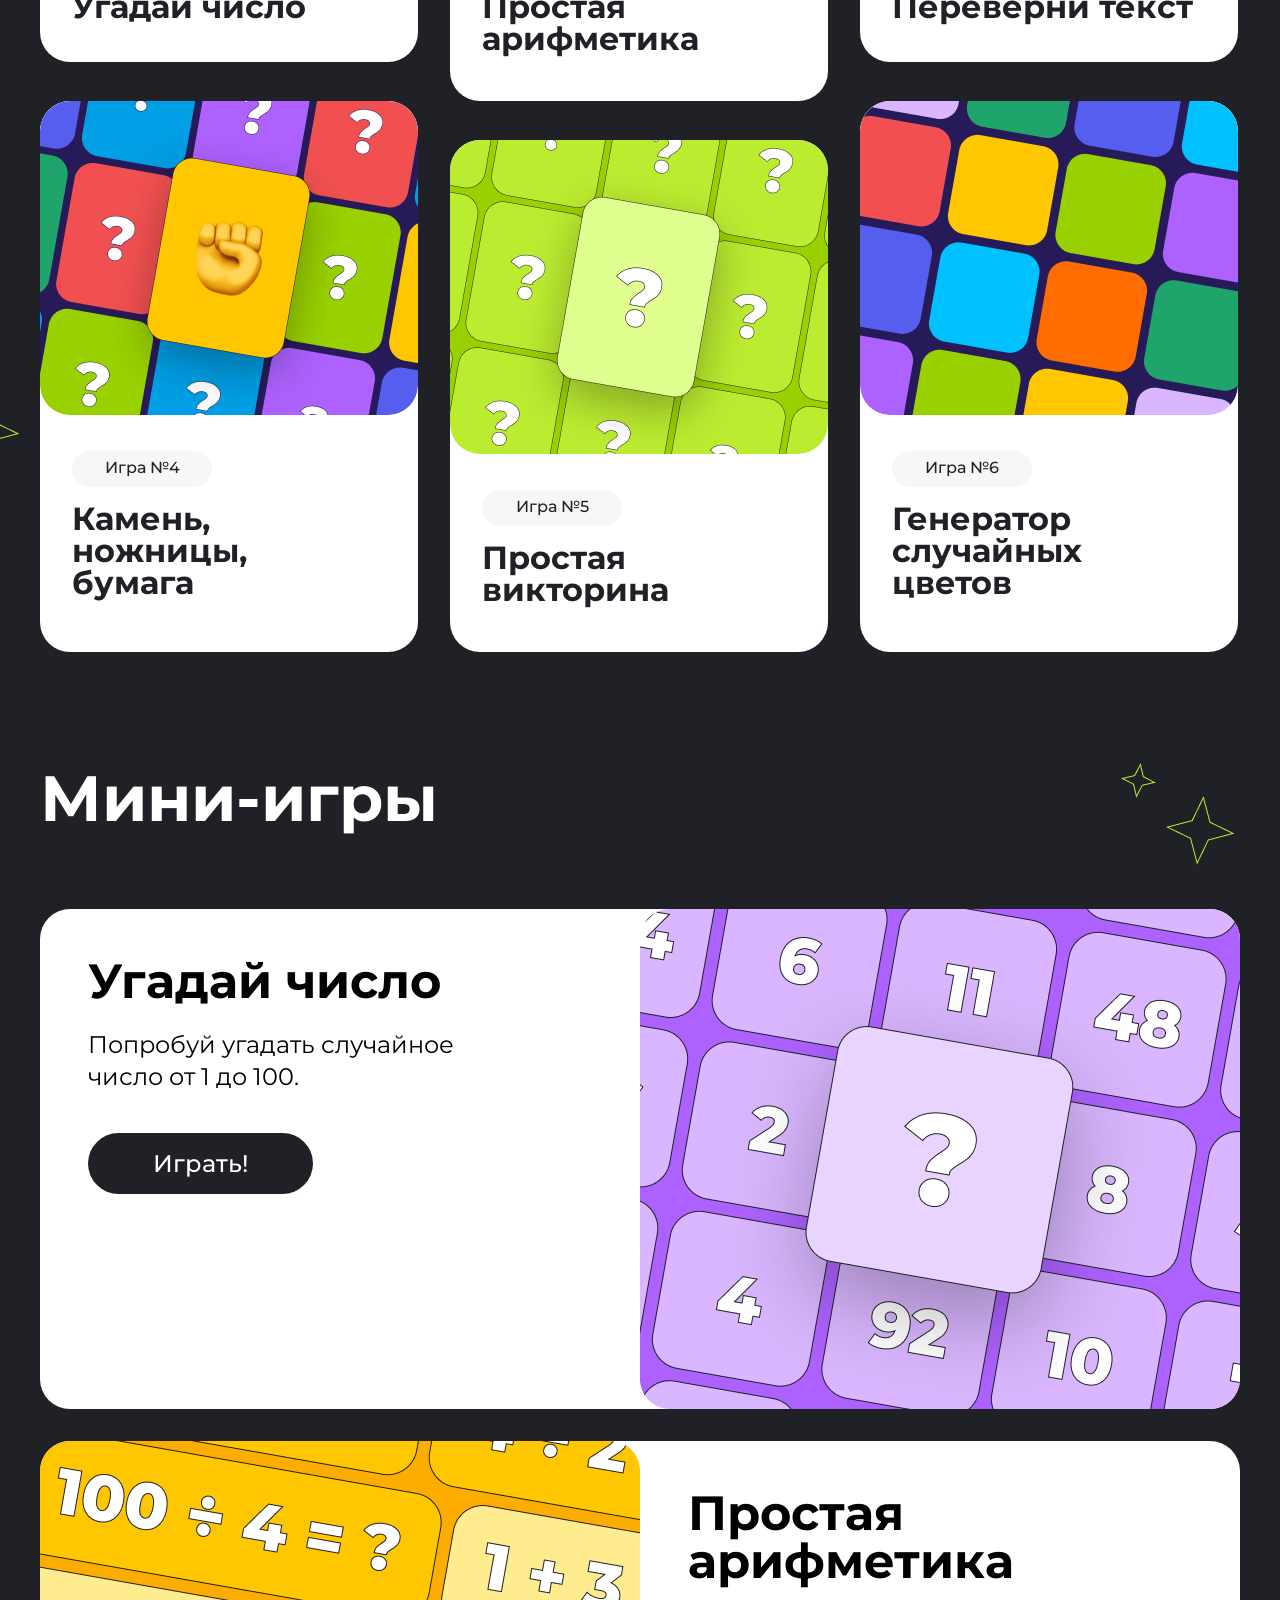
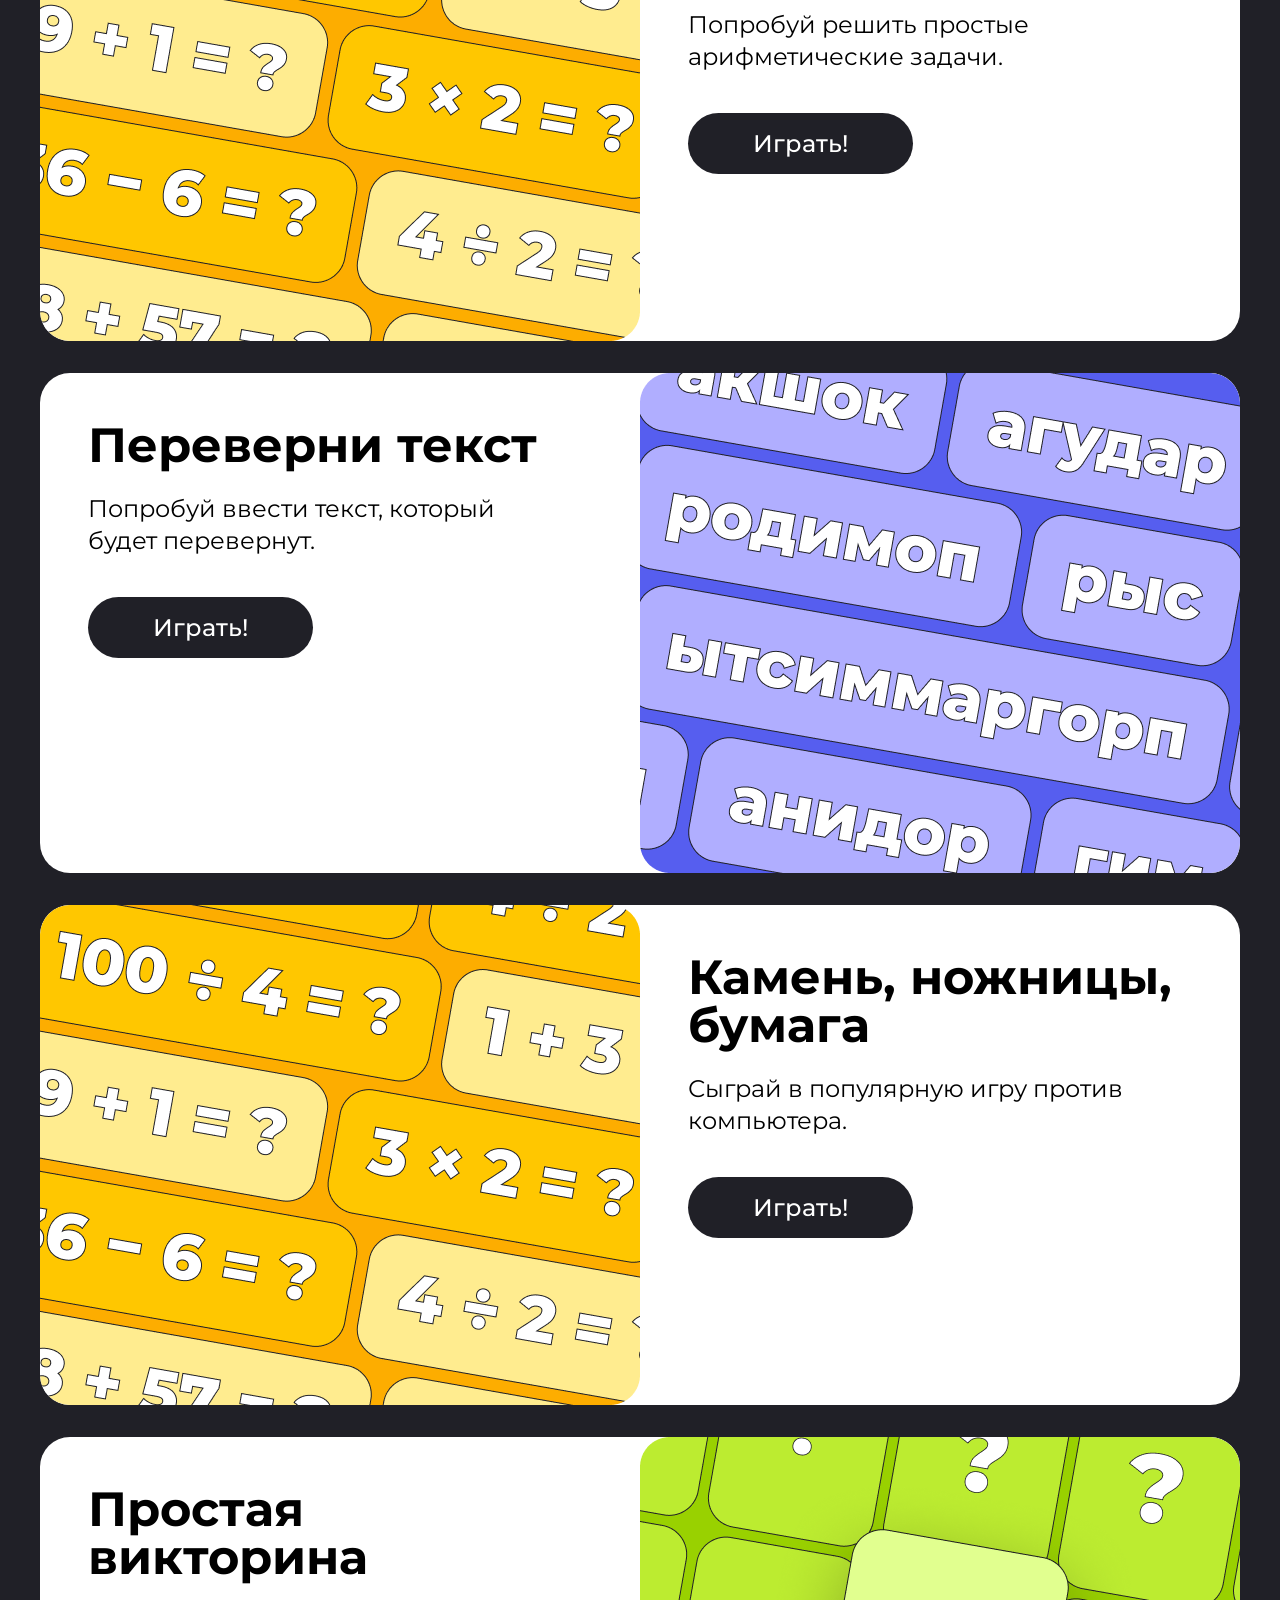
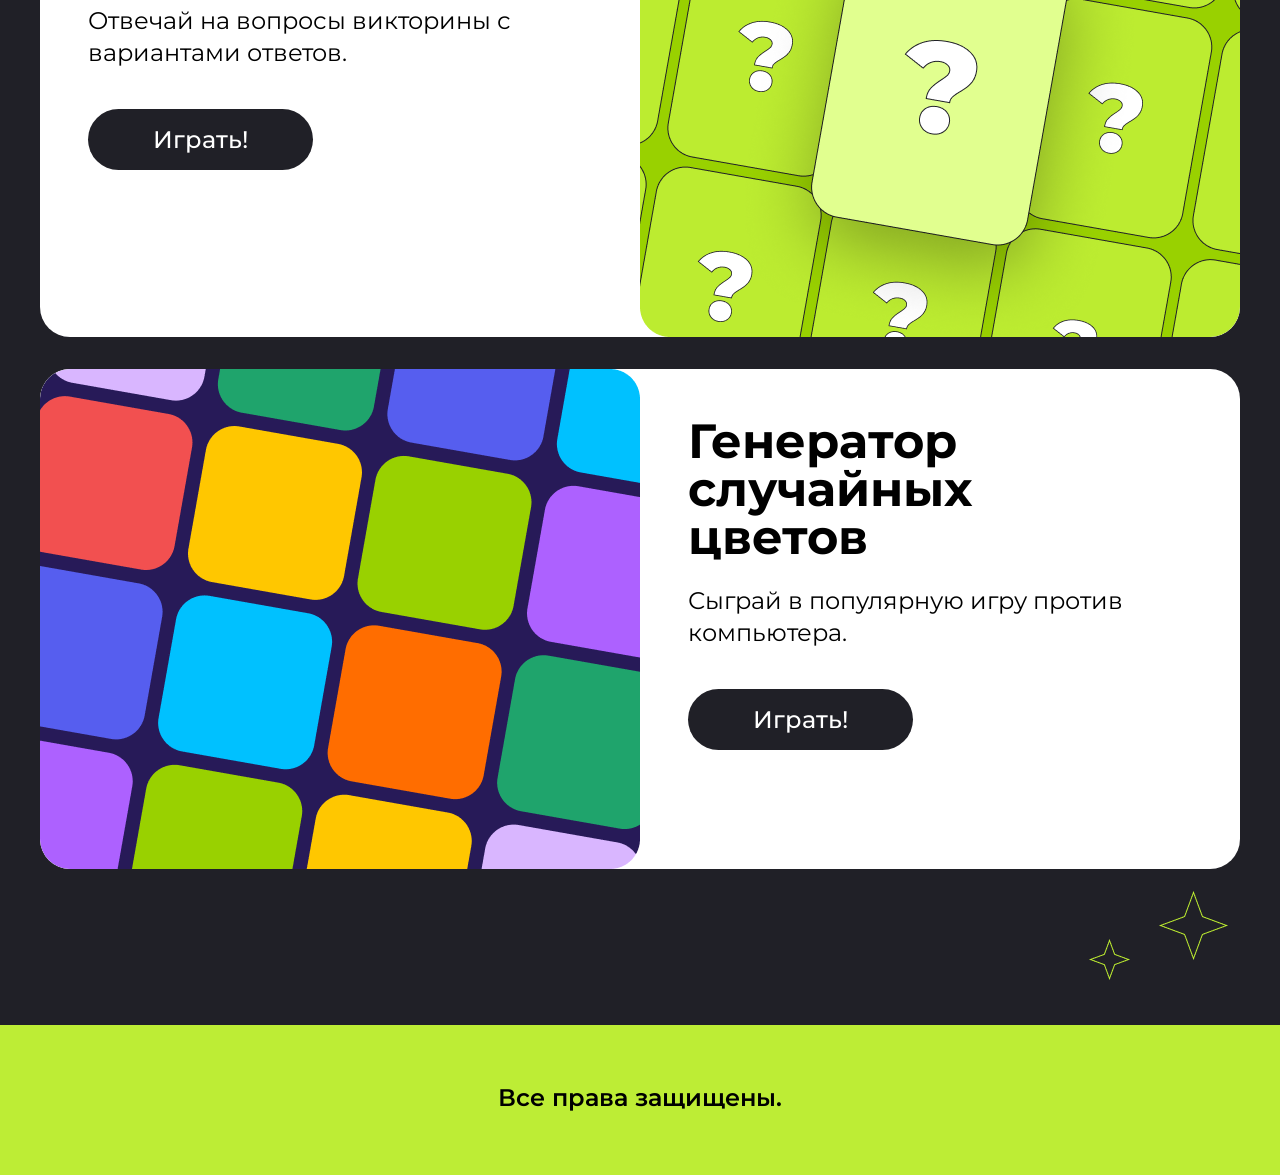
==== commit b73bd04c: "course2-2" ====
--- a/index.html
+++ b/index.html
@@ -39,6 +39,20 @@
             <a href="#games" class="form-button">Поехали</a>
 <!--<button type="submit" class="form-button">Поехали!</button>-->
         </div>
+        <div class="animation">
+            <span class="animation__title">викторина</span>
+            <img src="./image/star-animation.png">
+            <span class="animation__title">угадай число</span>
+            <img src="./image/star-animation.png">
+            <span class="animation__title">переверни текст</span>
+            <span class="animation__title">простая арифметика</span>
+            <img src="./image/star-animation.png">
+            <span class="animation__title">камень,ножницы,бумага</span>
+            <img src="./image/star-animation.png">
+            <span class="animation__title">генератор случайных цветов</span>
+            <img src="./image/star-animation.png">
+
+        </div>
     </section>
     <section id="games" class="games center">
         <h1 class="games__title">Об играх</h1>
@@ -163,7 +177,7 @@
                     <h2 class="catalog-mg__title1">Генератор случайных 
 цветов</h2>
                     <p class="catalog-mg__description1">Сыграй в популярную игру против компьютера.</p>
-                    <a href="#" class="catalog-mg__button" id="mini-games6" onclick = "miniGames6()">Играть!</a>
+                    <a href="#" class="catalog-mg__button" onclick = "miniGames6()">Играть!</a>
                 </div>
                  </article>
         </div>
@@ -175,20 +189,20 @@
             <img src="./image/mob-games-mg1.png" alt="игра№1" class="mob-catalog__img">
             <h3 class="mob-catalog__title">Угадай число</h3>
             <p class="mob-catalog__description">Попробуй угадать случайное число от 1 до 100.</p>
-            <a href="#" class="mob-catalog__button" >Играть!</a>    
+            <a href="#" class="mob-catalog__button" onclick="miniGames1()">Играть!</a>    
         </article>
         <article class="mob-catalog1">
             <img src="./image/mob-games-mg2.png" alt="игра№2" class="mob-catalog1__img">
             <h3 class="mob-catalog1__title">Простая арифметика</h3>
             <p class="mob-catalog1__description">Попробуй решить простые арифметические задачи.</p>
-            <a href="#" class="mob-catalog1__button">Играть!</a>    
+            <a href="#" class="mob-catalog1__button" onclick="miniGames2()">Играть!</a>    
         </article>
     <article class="mob-catalog1">
             <img src="./image/mob-games-mg3.png" alt="игра№3" class="mob-catalog1__img">
             <h3 class="mob-catalog1__title">Переверни
 текст</h3>
             <p class="mob-catalog1__description">Попробуй ввести текст, который будет перевернут.</p>
-            <a href="#" class="mob-catalog1__button">Играть!</a>    
+            <a href="#" class="mob-catalog1__button" onclick="miniGames3()">Играть!</a>    
         </article>
         <article class="mob-catalog2">
             <img src="./image/mob-games-mg4.png" alt="игра№4" class="mob-catalog2__img">
@@ -196,19 +210,19 @@
 ножницы, 
 бумага</h3>
             <p class="mob-catalog2__description">Сыграй в популярную игру против компьютера.</p>
-            <a href="#" class="mob-catalog2__button">Играть!</a>    
+            <a href="#" class="mob-catalog2__button" onclick="game()">Играть!</a>    
         </article>
         <article class="mob-catalog1">
             <img src="./image/mob-games5.png" alt="игра№5" class="mob-catalog1__img">
             <h3 class="mob-catalog1__title">Простая викторина</h3>
             <p class="mob-catalog1__description">Отвечай на вопросы викторины с вариантами ответов.</p>
-            <a href="#" class="mob-catalog1__button">Играть!</a>    
+            <a href="#" class="mob-catalog1__button" onclick="miniGames5()">Играть!</a>    
         </article>
         <article class="mob-catalog3">
             <img src="./image/mob-games-mg6.png" alt="игра№6" class="mob-catalog3__img">
             <h3 class="mob-catalog3__title">Генератор случайных цветов</h3>
             <p class="mob-catalog3__description">Игра, в которой при клике на кнопку фон страницы меняется на случайный.</p>
-            <a href="#" class="mob-catalog3__button">Играть!</a>    
+            <a href="#" class="mob-catalog3__button" onclick="miniGames6()">Играть!</a>    
         </article>
         </div>
         </section>
--- a/style.css
+++ b/style.css
@@ -186,7 +186,45 @@
     border: solid 1px #000;
 
 }
-
+.animation {
+    display: flex;
+    gap: 51px;
+    max-width: 100%;
+    /*width: 3219.999808073044;*/
+height: 89.99999463558197;
+top: 710px;
+left: -30px;
+border-width: 1px;
+padding-top: 27px;
+padding-right: 49px;
+padding-bottom: 27px;
+padding-left: 49px;
+gap: 10px;
+opacity: 1;
+background-color:#BCEC30;
+overflow: hidden;
+}
+@keyframes animation {
+    from {
+        transform: translate(0%);
+    }
+    to {
+        transform: translate(-100%);
+    }
+
+}
+.animation__title {
+    font-family: Montserrat;
+font-weight: 700;
+font-style: Bold;
+font-size: 30px;
+line-height: 110.00000000000001%;
+letter-spacing: 4%;
+vertical-align: middle;
+text-transform: uppercase;
+color: #202027;
+
+}
 .games {
     background-color: #202027;
     /*background-image: url(./image/Rectangle\ 111002149.png);*/
@@ -1116,8 +1154,8 @@
 
 @media (max-width: 1024px) {
     .center {
-    padding-left: 24px;
-    padding-right: 24px;
+    padding-left: 16px;
+    padding-right: 16px;
 } 
     .top {
     background-color:  #E1FF8F;
@@ -1151,20 +1189,18 @@
 }
 .games-mg__title {
     font-size: 48px;
-    width: 1024px;
+    width: 992px;
 }
 .games-mg__catalog {
-    width: 967px;
+    width: 992px;
 }
 
 .catalog-mg {
-    width: 967px;
+    width: 992px;
     height: 350px;
 }
 .catalog-mg__title1 {
     font-size: 32px;
 }
-.catalog-mg__description1 {
-    font-size: 16px;
-}
+
 }
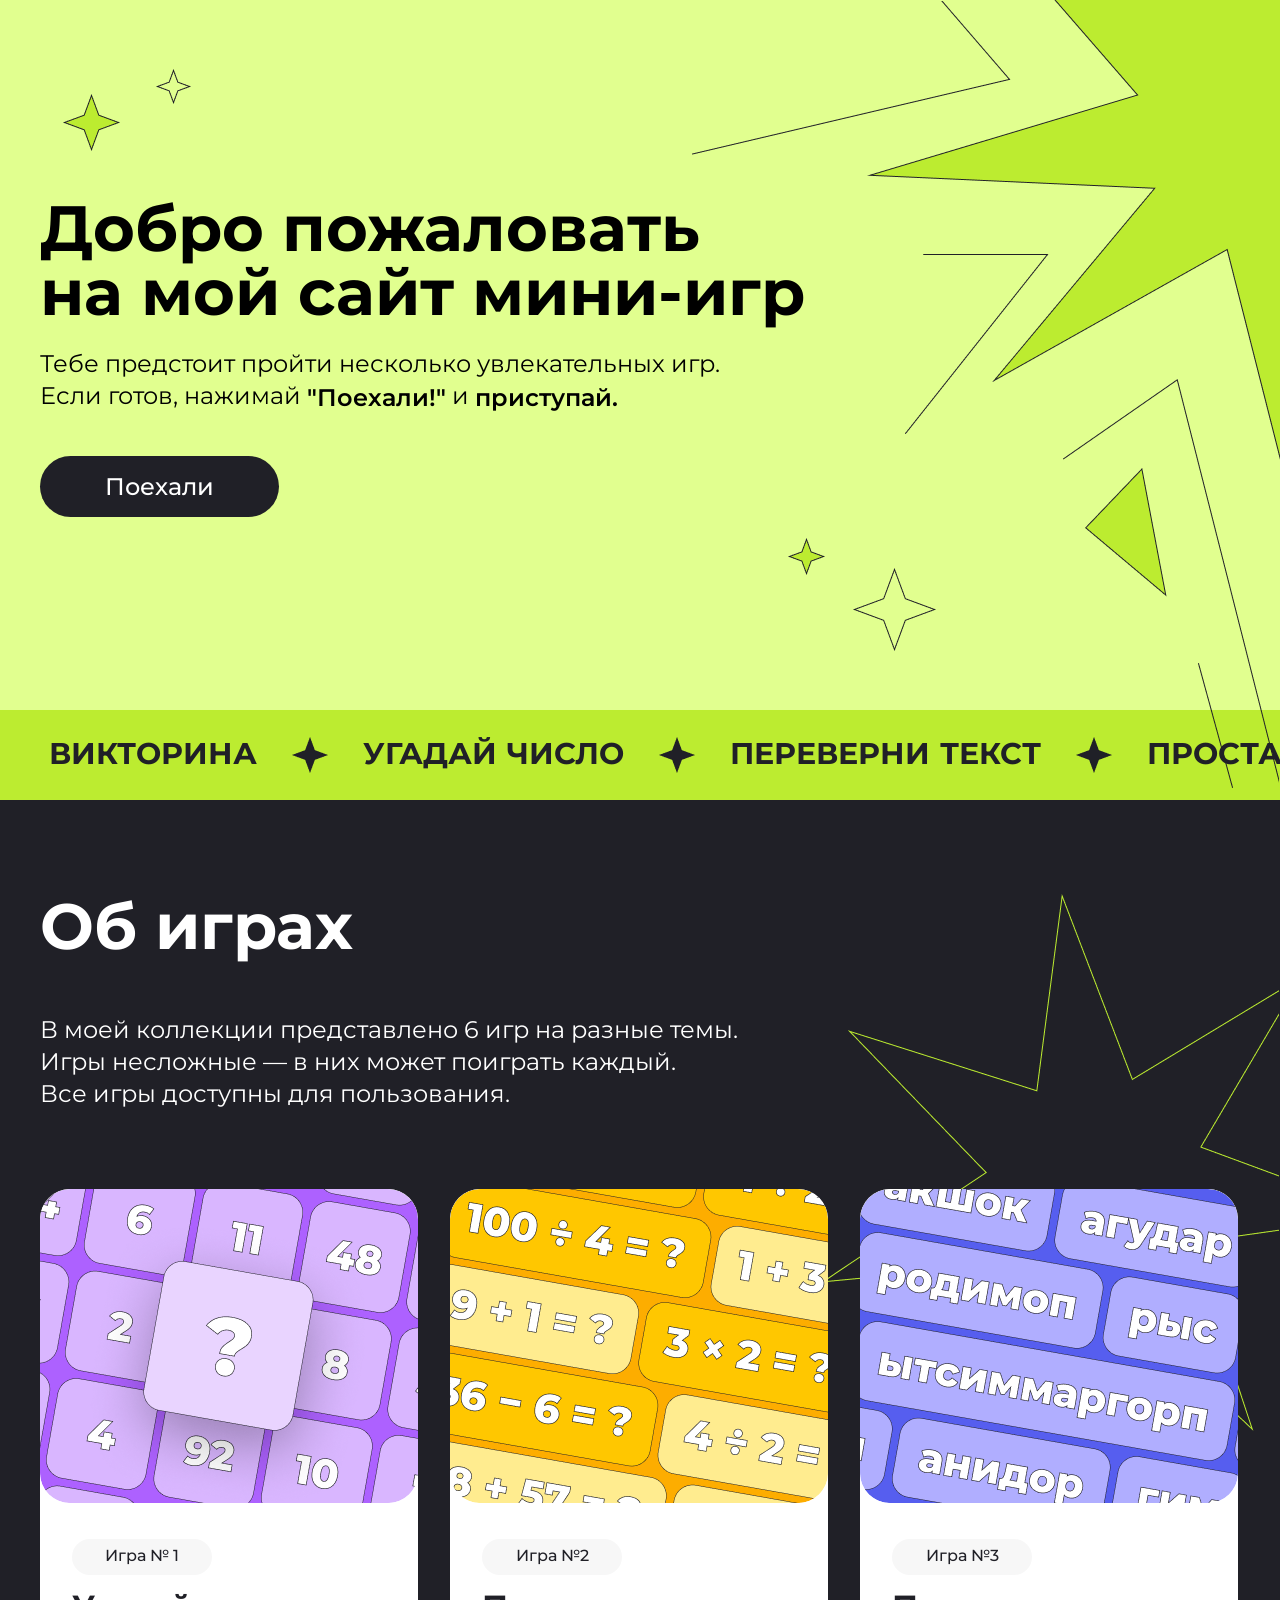
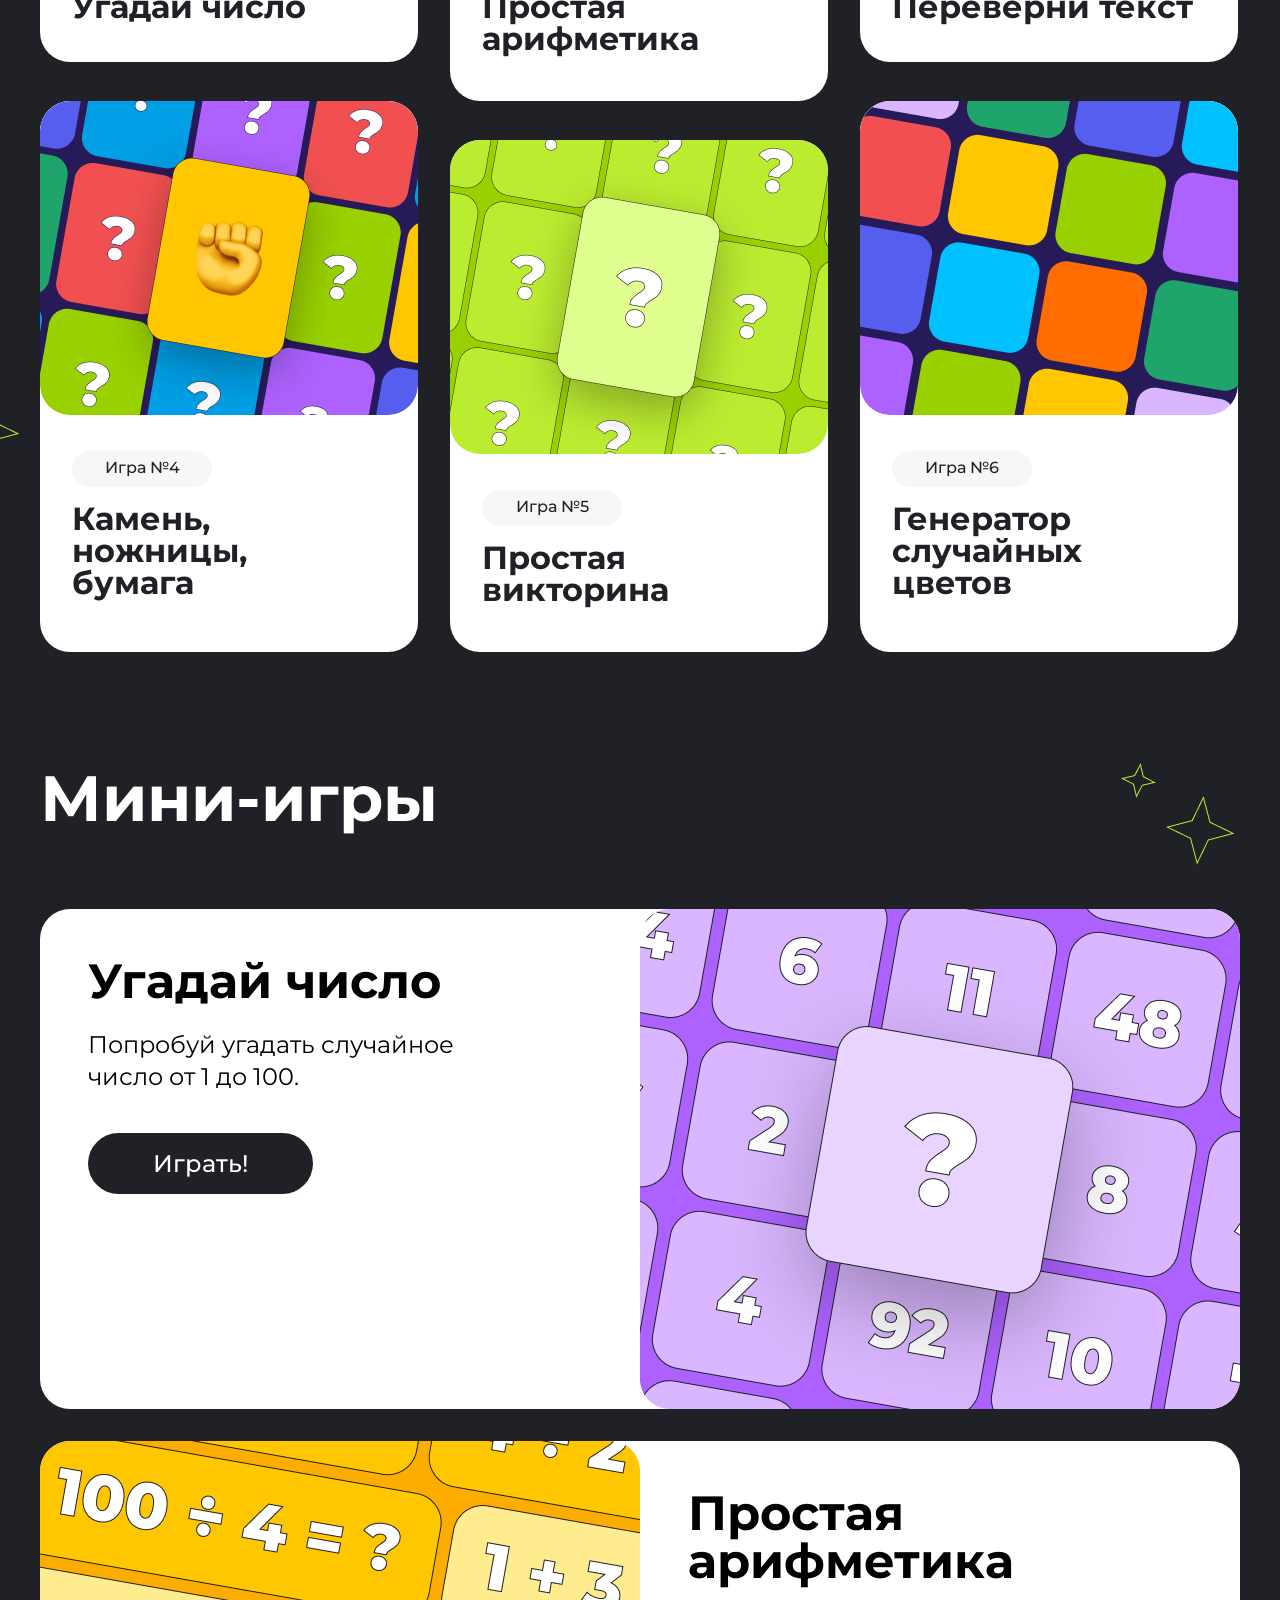
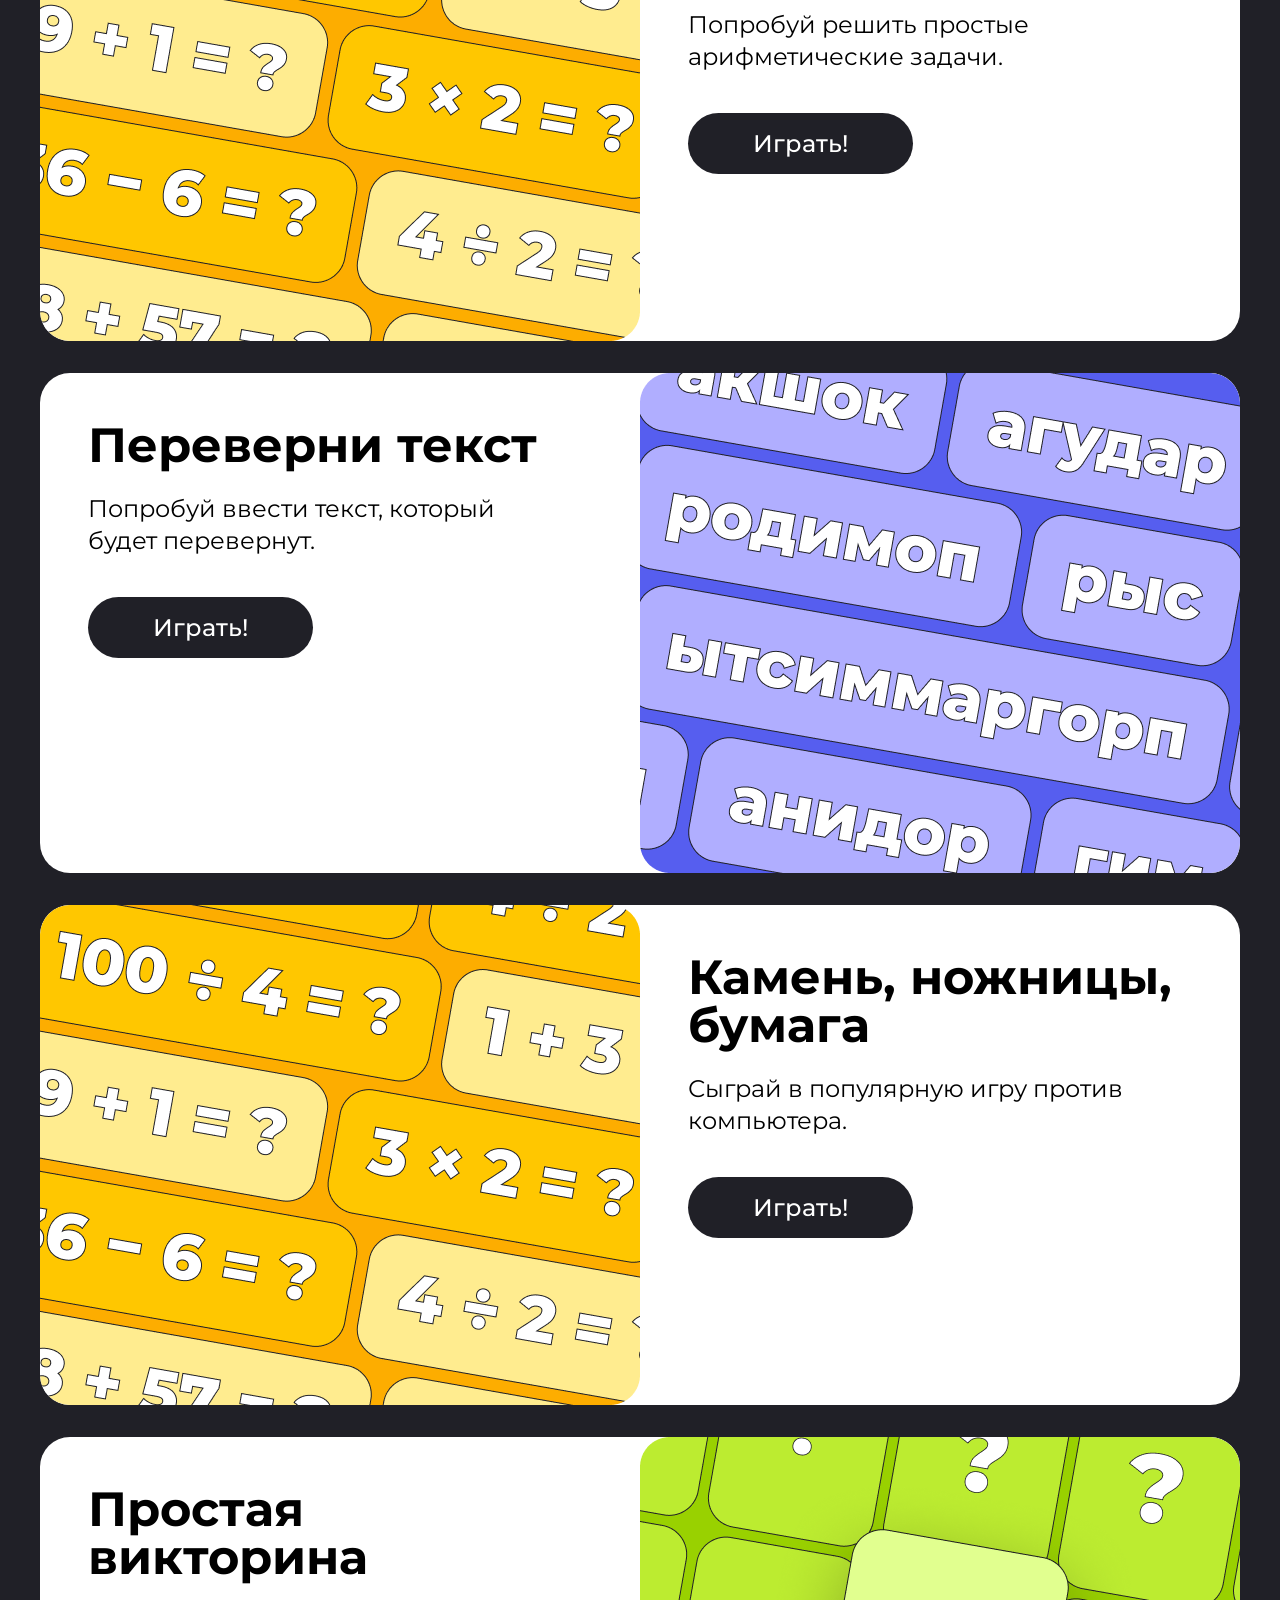
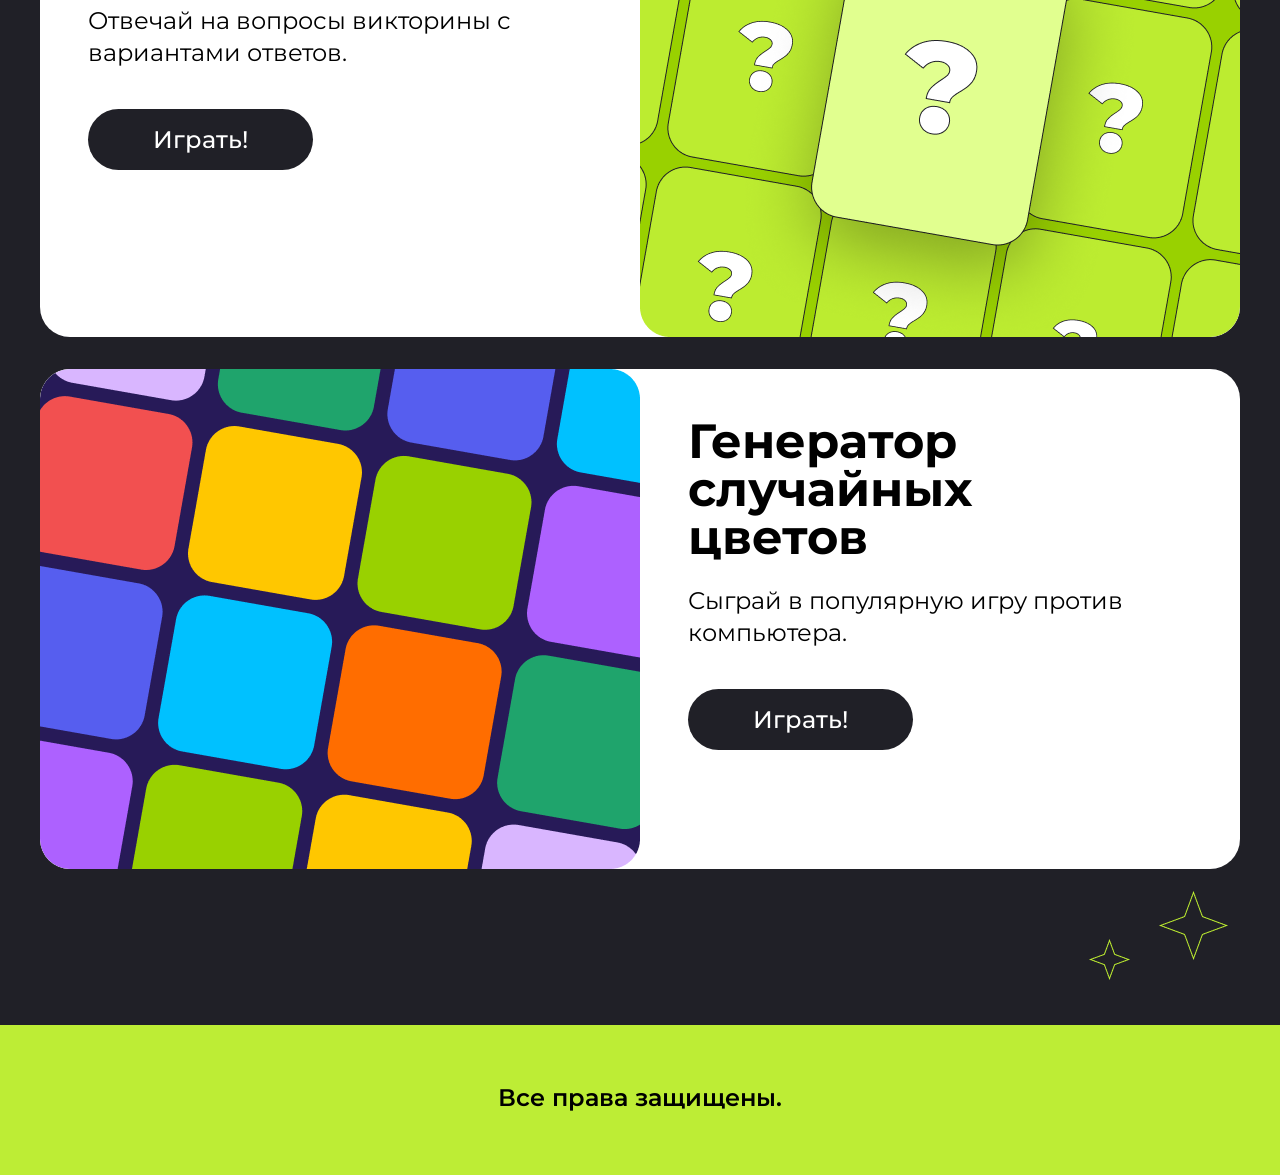
==== commit 240e9dda: "course2-3" ====
--- a/index.html
+++ b/index.html
@@ -39,19 +39,28 @@
             <a href="#games" class="form-button">Поехали</a>
 <!--<button type="submit" class="form-button">Поехали!</button>-->
         </div>
+        <div class="wrapper">
         <div class="animation">
             <span class="animation__title">викторина</span>
-            <img src="./image/star-animation.png">
-            <span class="animation__title">угадай число</span>
-            <img src="./image/star-animation.png">
-            <span class="animation__title">переверни текст</span>
-            <span class="animation__title">простая арифметика</span>
-            <img src="./image/star-animation.png">
-            <span class="animation__title">камень,ножницы,бумага</span>
-            <img src="./image/star-animation.png">
-            <span class="animation__title">генератор случайных цветов</span>
-            <img src="./image/star-animation.png">
-
+            <img class="animation__img" src="./image/star-animation.png">
+            <span class="animation__title">угадай</span>
+            <span class="animation__title">число</span>
+            <img class="animation__img" src="./image/star-animation.png">
+            <span class="animation__title">переверни</span>
+            <span class="animation__title">текст</span>
+            <img class="animation__img" src="./image/star-animation.png">
+            <span class="animation__title">простая</span>
+            <span class="animation__title">арифметика</span>
+            <img class="animation__img" src="./image/star-animation.png">
+            <span class="animation__title">камень,</span>
+            <span class="animation__title">ножницы</span>
+            <span class="animation__title">бумага</span>
+            <img class="animation__img" src="./image/star-animation.png">
+            <span class="animation__title">генератор</span>
+            <span class="animation__title">случайных</span>
+            <span class="animation__title">цветов</span>
+            <img class="animation__img" src="./image/star-animation.png">
+          </div>
         </div>
     </section>
     <section id="games" class="games center">
--- a/style.css
+++ b/style.css
@@ -186,12 +186,17 @@
     border: solid 1px #000;
 
 }
+.wrapper {
+    width: 100%;
+    overflow: hidden;
+    background-color: #BCEC30;
+    margin-top: 156px;
+}
 .animation {
     display: flex;
-    gap: 51px;
-    max-width: 100%;
-    /*width: 3219.999808073044;*/
-height: 89.99999463558197;
+    gap: 10px;
+   /* width: 3219.999808073044;
+height: 89.99999463558197;*/
 top: 710px;
 left: -30px;
 border-width: 1px;
@@ -199,17 +204,15 @@
 padding-right: 49px;
 padding-bottom: 27px;
 padding-left: 49px;
-gap: 10px;
 opacity: 1;
-background-color:#BCEC30;
-overflow: hidden;
-}
-@keyframes animation {
+animation: scroll-left 10s linear infinite;
+}
+@keyframes scroll-left {
     from {
-        transform: translate(0%);
+        transform: translateX(0%);
     }
     to {
-        transform: translate(-100%);
+        transform: translateX(100%);
     }
 
 }
@@ -223,6 +226,13 @@
 vertical-align: middle;
 text-transform: uppercase;
 color: #202027;
+}
+
+.animation__img {
+    width: 36px;
+height: 36px;
+padding-left: 25px;
+padding-right: 25px;
 
 }
 .games {
@@ -1172,6 +1182,56 @@
    /*.top__description {
     width: 520px;
    }*/
+   .wrapper {
+    width: 100%;
+    overflow: hidden;
+    background-color: #BCEC30;
+    margin-top: 156px;
+}
+.animation {
+    display: flex;
+    gap: 10px;
+   /* width: 3219.999808073044;
+height: 89.99999463558197;*/
+top: 710px;
+left: -30px;
+border-width: 1px;
+padding-top: 27px;
+padding-right: 49px;
+padding-bottom: 27px;
+padding-left: 49px;
+opacity: 1;
+animation: scroll-left 10s linear infinite;
+}
+@keyframes scroll-left {
+    from {
+        transform: translateX(0%);
+    }
+    to {
+        transform: translateX(100%);
+    }
+
+}
+.animation__title {
+    font-family: Montserrat;
+font-weight: 700;
+font-style: Bold;
+font-size: 30px;
+line-height: 110.00000000000001%;
+letter-spacing: 4%;
+vertical-align: middle;
+text-transform: uppercase;
+color: #202027;
+}
+
+.animation__img {
+    width: 36px;
+height: 36px;
+padding-left: 25px;
+padding-right: 25px;
+
+}
+
    .games__title {
     font-size: 48px;
    }
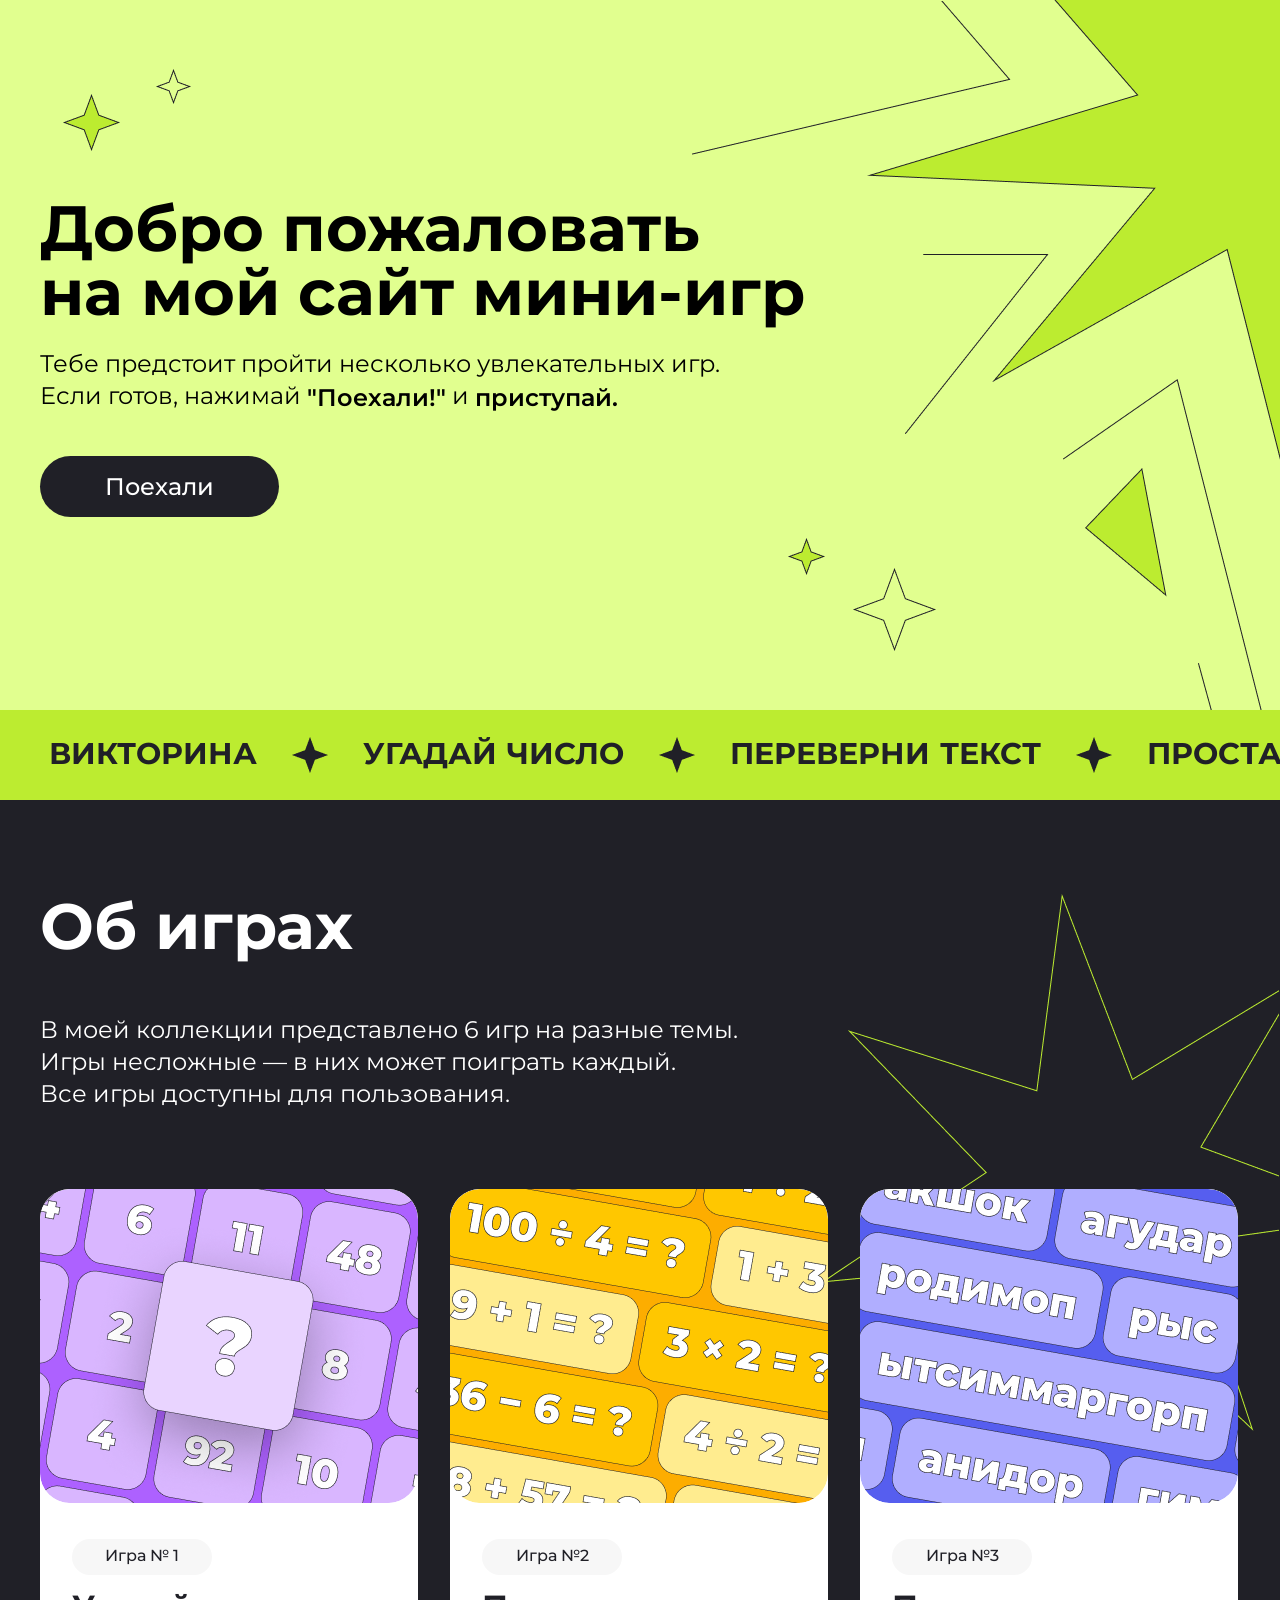
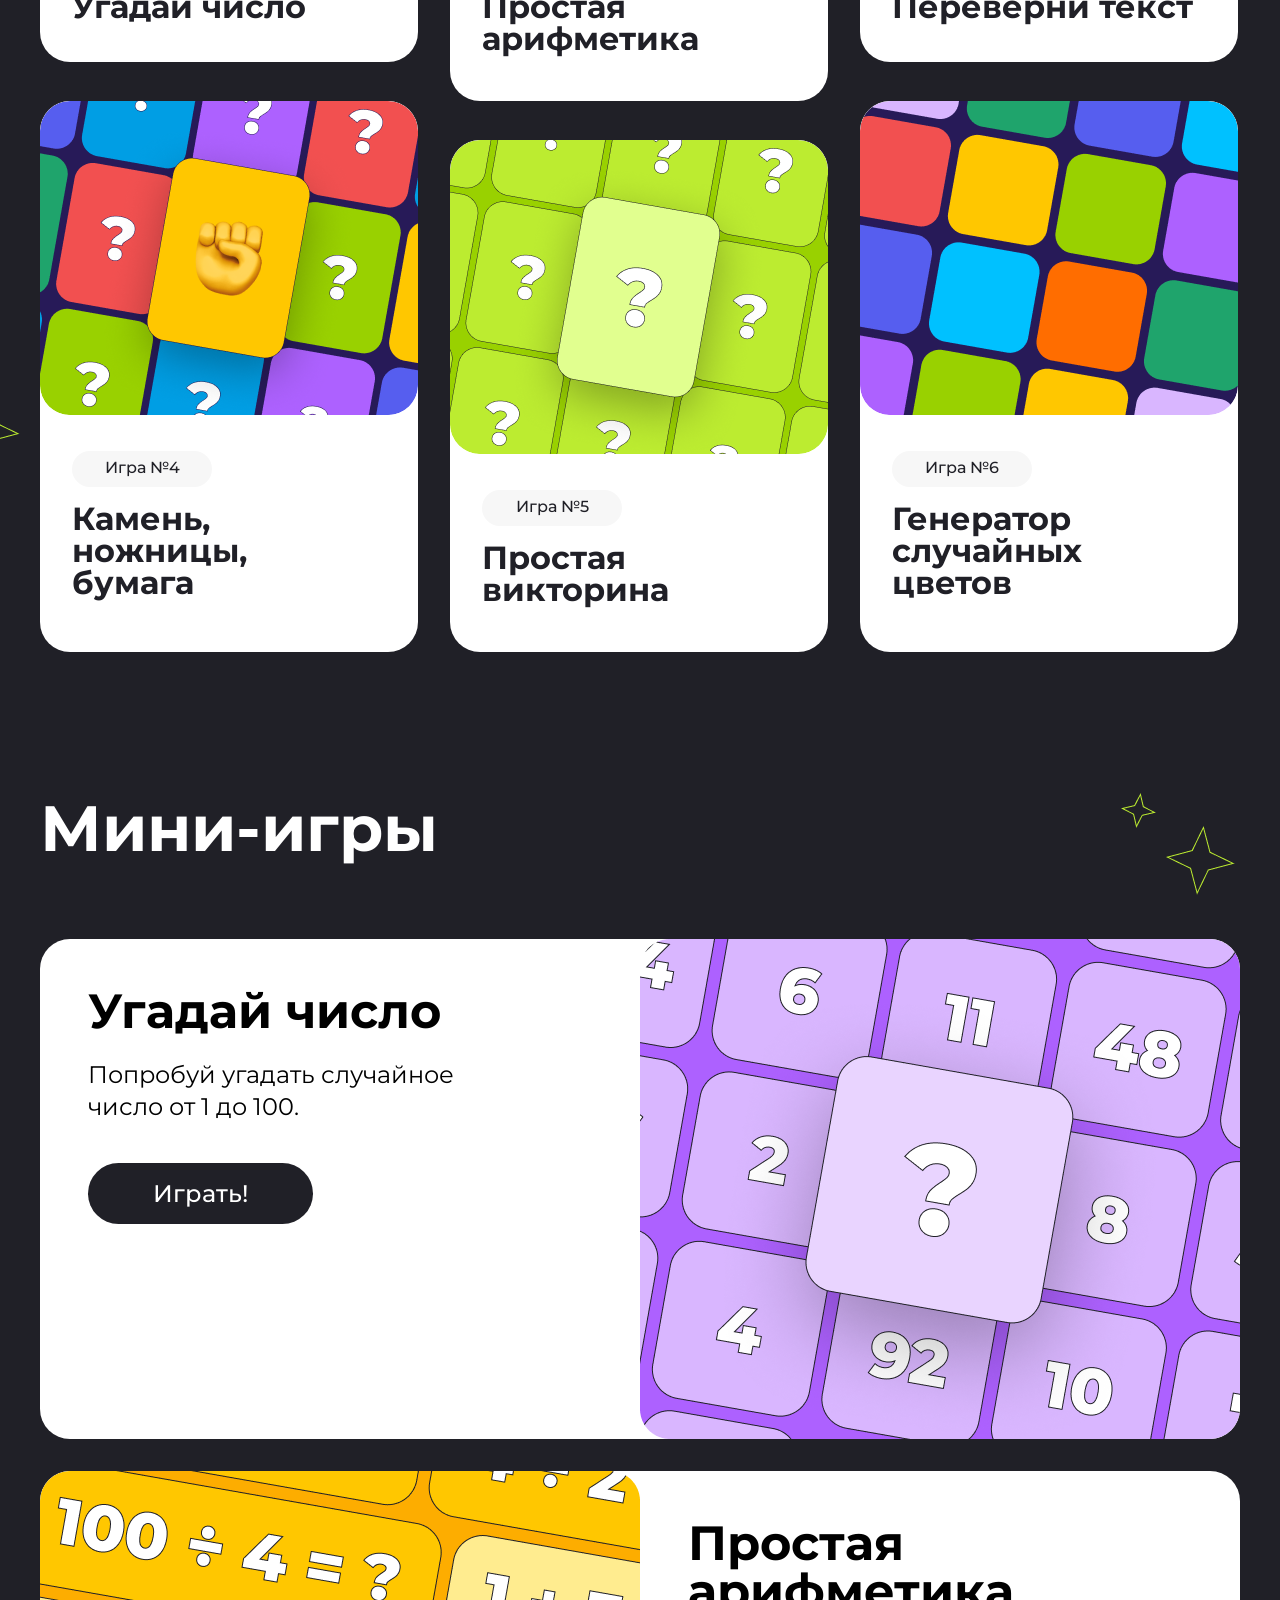
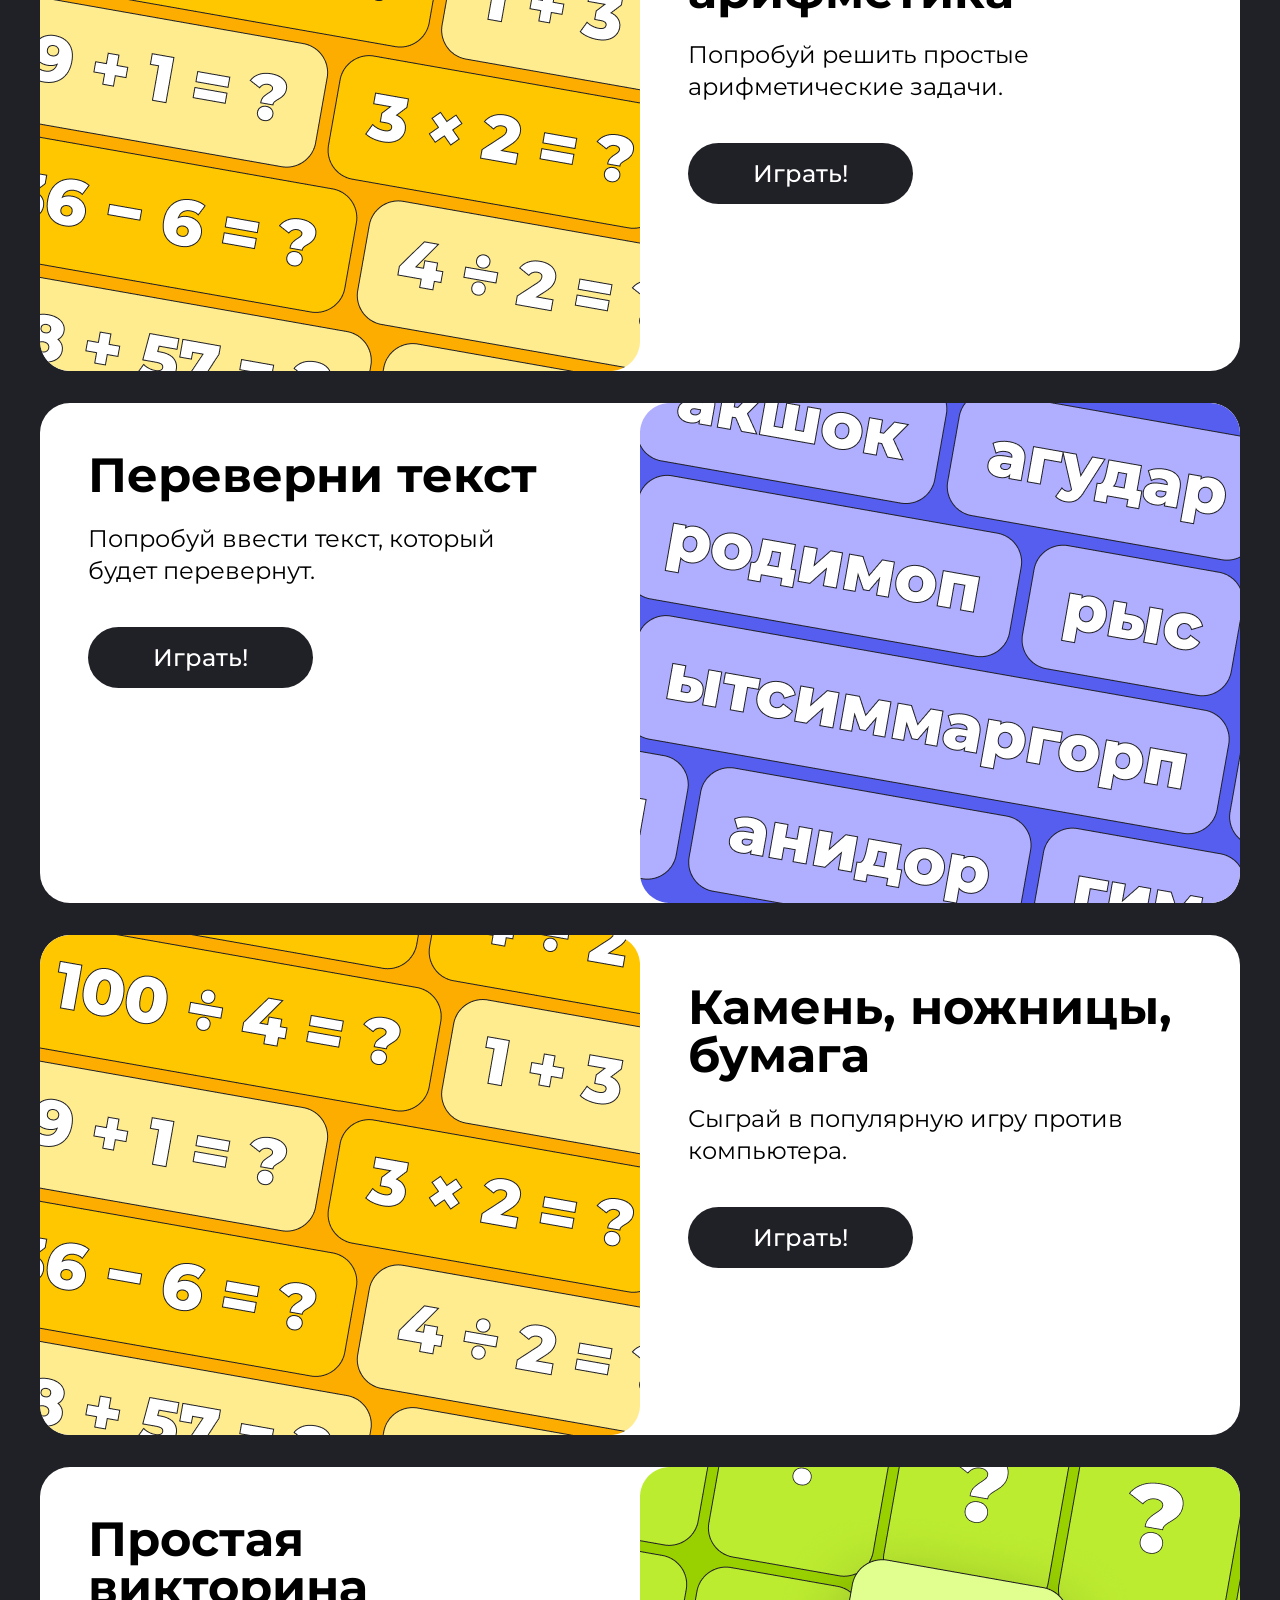
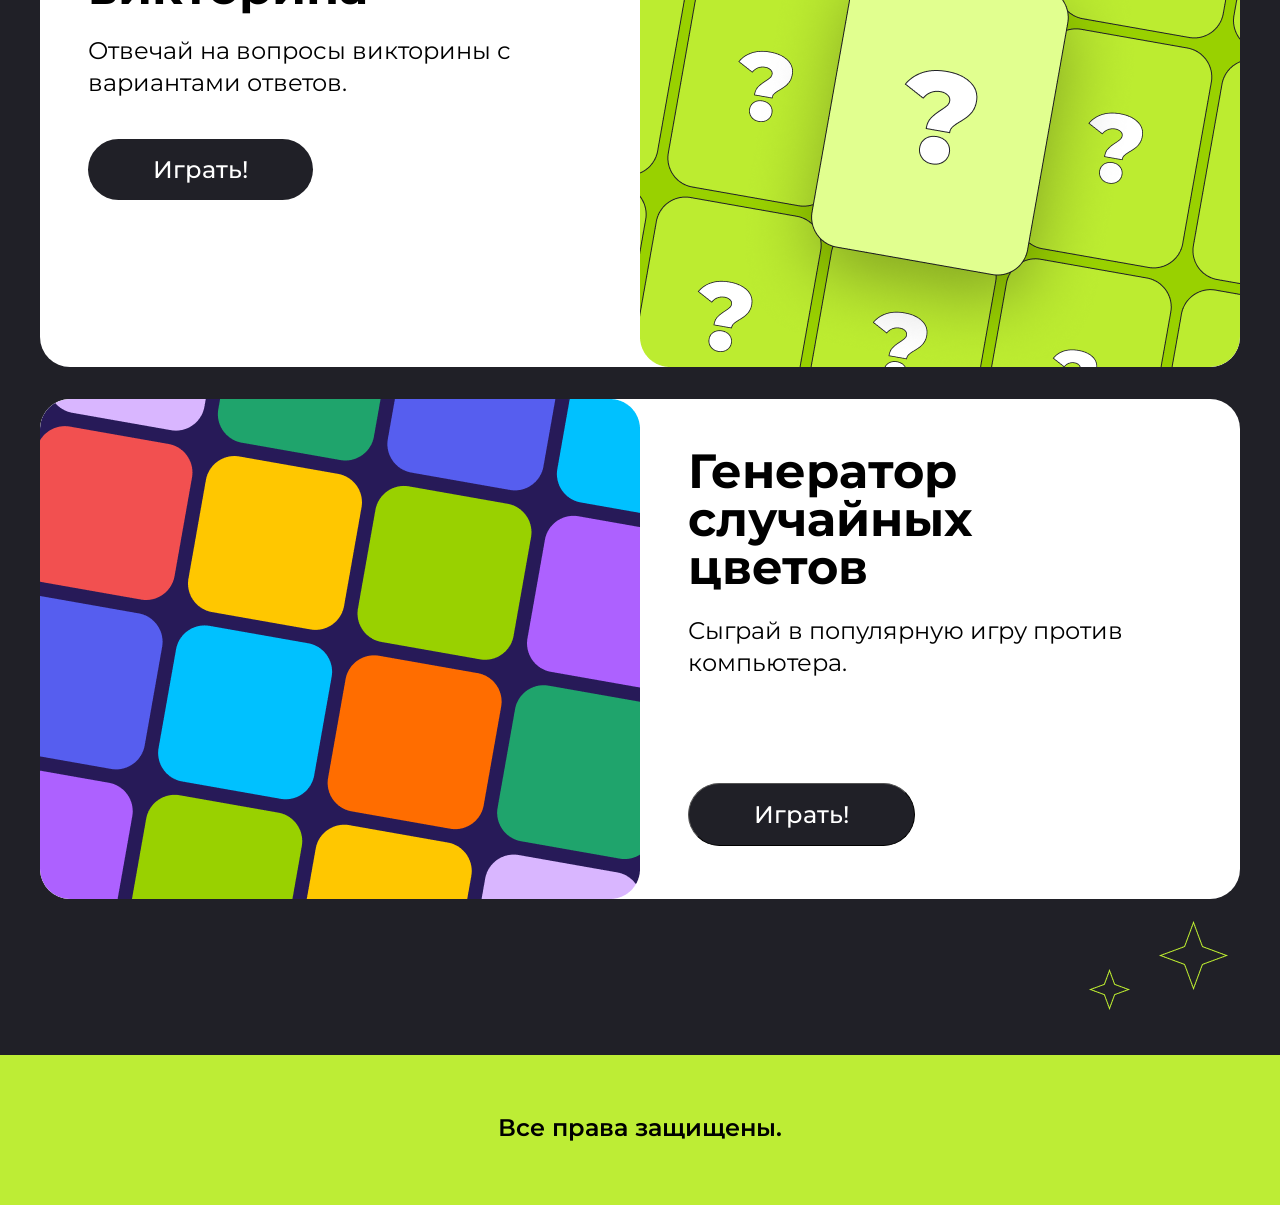
==== commit 1419b40d: "course2-8" ====
--- a/index.html
+++ b/index.html
@@ -128,7 +128,7 @@
         </article>
     </div>
     </section>
-    <section class="games-mg center">
+    <section id="games-mg" class="games-mg center">
         <div class="games-mg__star">
             <img class="games-mg__star6" src="./image/Star6-minigames.png" alt="описание">
             <img class="games-mg__star7" src="./image/Star7-minigames.png" alt="описание">
@@ -186,7 +186,10 @@
                     <h2 class="catalog-mg__title1">Генератор случайных 
 цветов</h2>
                     <p class="catalog-mg__description1">Сыграй в популярную игру против компьютера.</p>
-                    <a href="#" class="catalog-mg__button" onclick = "miniGames6()">Играть!</a>
+                   <button type="button" class="catalog-mg__button" id="gamesButton6" onclick = "miniGames6()">Играть!</button>
+
+                    <!-- <a href="#" class="catalog-mg__button" onclick = "miniGames6()">Играть!</a>
+                -->
                 </div>
                  </article>
         </div>
@@ -227,11 +230,13 @@
             <p class="mob-catalog1__description">Отвечай на вопросы викторины с вариантами ответов.</p>
             <a href="#" class="mob-catalog1__button" onclick="miniGames5()">Играть!</a>    
         </article>
-        <article class="mob-catalog3">
+        <article id="mob-games6" class="mob-catalog3">
             <img src="./image/mob-games-mg6.png" alt="игра№6" class="mob-catalog3__img">
             <h3 class="mob-catalog3__title">Генератор случайных цветов</h3>
             <p class="mob-catalog3__description">Игра, в которой при клике на кнопку фон страницы меняется на случайный.</p>
-            <a href="#" class="mob-catalog3__button" onclick="miniGames6()">Играть!</a>    
+            <button type="button" class="mob-catalog3__button" id="mob-gamesButton6" onclick = "miniGames6()">Играть!</button>
+
+           <!-- <a href="#" class="mob-catalog3__button" onclick="miniGames6()">Играть!</a>  -->
         </article>
         </div>
         </section>
--- a/style.css
+++ b/style.css
@@ -187,6 +187,8 @@
 
 }
 .wrapper {
+    position: relative;
+    z-index: 1;
     width: 100%;
     overflow: hidden;
     background-color: #BCEC30;
@@ -241,7 +243,7 @@
     background-repeat: no-repeat;
     background-position: center;
     background-size: cover;
-    height: 1470px;
+    height: 1500px;
     position: relative;
     z-index: 1;
 }
@@ -662,6 +664,181 @@
     padding-top: 61px;
 
 }
+@media (max-width: 1200px) {
+   .center {
+    padding-left: calc(50% - 464px);
+    padding-right: calc(50% - 464px);
+} 
+    .top {
+    background-color:  #E1FF8F;
+    background-repeat: no-repeat;
+    background-position: center;
+    background-size: cover;
+    height: 700px;
+    position: relative;
+}
+   .top__title {
+    max-width: 670px;
+    font-size: 48px;
+   }
+   .top__content {
+    width: 767px;
+   }
+   /*.top__description {
+    width: 520px;
+   }*/
+.wrapper {
+    position: relative;
+    z-index: 1;
+    margin-top: 95px;
+}
+.animation {
+/*width: 1717.402607595759;
+height: 51.33911589746958;*/
+top: 649px;
+left: -6px;
+border-width: 0.54px;
+padding-top: 16px;
+padding-right: 24px;
+padding-bottom: 16px;
+padding-left: 24px;
+gap: 6px;
+opacity: 1;
+
+}
+.animation__title{
+font-family: Montserrat;
+font-weight: 700;
+font-style: Bold;
+font-size: 16px;
+line-height: 110.00000000000001%;
+letter-spacing: 4%;
+vertical-align: middle;
+text-transform: uppercase;
+
+}
+.animation__img {
+width: 19px;
+height: 19px;
+padding-left: 27px;
+padding-right: 27px;
+
+}
+   .games__title {
+    font-size: 48px;
+   }
+   .games__description {
+    width: 520px;
+   }
+   .games {
+    display: none;
+}
+.games-mg {
+    height: 2500px;
+}
+.games-mg__star {
+    display: none;
+}
+.games-mg__title {
+    font-size: 48px;
+    width: 767px;
+}
+.games-mg__catalog {
+    width: 992px;
+}
+
+.catalog-mg {
+    width: 930px;
+    height: 350px;
+}
+.catalog-mg__title1 {
+    font-size: 32px;
+}
+
+}
+
+@media (max-width: 980px){
+ .center {
+    padding-left: calc(50% - 372px);
+    padding-right: calc(50% - 372px);    
+}    
+.top__content {
+    width: 750px;
+}
+.top__title {
+    display: flex;
+    width: 550px;
+    font-size: 40px;
+    text-align: center;
+    font-family: Montserrat;
+    font-weight: 700;
+    font-style: Bold;
+    line-height: 1.2;
+    letter-spacing: 0px;
+    vertical-align: middle;
+}
+.top__description {
+    font-family: Montserrat;
+    font-weight: 400;
+    font-style: Regular;
+    font-size: 24px;
+    line-height: 1.2;
+    letter-spacing: 0px;
+    text-align: center;
+    vertical-align: middle;
+    width: 496px;
+    height: 60px;
+    white-space: normal;
+    margin-bottom: 70px;
+    padding-top: 20px;
+    padding-bottom: 40px;
+}
+.form-button {
+    margin-left: 105px;
+}
+.top__star4 {
+    right: 144px;
+}
+.top__star5 {
+    right: 255px;
+}
+.top__vector4780 {
+    display: none;
+}
+.top__vector4781 {
+    display: none;
+}
+.top__vector4782 {
+    display: none;
+}
+.top__vector4788 {
+    display: none;
+}
+.top__vector {
+    width: 350px;
+}
+.games-mg__title {
+    width: 744px;
+}
+.games-mg__catalog {
+    width: 744px;
+}
+.catalog-mg {
+    width: 744px;
+}
+.catalog-mg__description {
+    width: 372px;
+    padding-left: 24px;
+    padding-right: 24px;
+}
+.catalog-mg__description1 {
+    width: 372px;
+    
+}
+.catalog-mg__img {
+    width: 320px;
+}
+}
 
 @media (max-width: 767px) {   
     .center {
@@ -753,18 +930,19 @@
 .top__content {
     width: 296px;
     padding-top: 147px;
-    padding-left: 40px;
-    padding-right: 40px;
+    padding-left: 35.5px;
+    padding-right: 35.5px;
 }
 .top__title {
-    width: 296px;
+    display: flex;
+    width: 262px;
+    font-size: 40px;
+    text-align: center;
     font-family: Montserrat;
     font-weight: 700;
     font-style: Bold;
-    font-size: 40px;
     line-height: 1.2;
     letter-spacing: 0px;
-    text-align: center;
     vertical-align: middle;
 }
 .top__description {
@@ -779,6 +957,7 @@
     width: 296px;
     height: 60px;
     white-space: normal;
+    margin-bottom: 10px;
 }
 .top__regular {
     font-family: Montserrat;
@@ -796,6 +975,7 @@
     justify-content: center;
     align-items: center;
 margin-left: 46px;
+margin-top: 36px;
 gap: 10px;
 border-width: 1px;
 border-radius: 60px;
@@ -812,7 +992,41 @@
 text-align: center;
     margin-left: 6px;
     margin-right: 6px;
-
+}
+.wrapper {
+    margin-top: 146px;
+}
+
+.animation {
+/*width: 1717.402607595759;
+height: 51.33911589746958;*/
+top: 649px;
+left: -6px;
+border-width: 0.54px;
+padding-top: 16px;
+padding-right: 24px;
+padding-bottom: 16px;
+padding-left: 24px;
+gap: 6px;
+opacity: 1;
+
+}
+.animation__title{
+font-family: Montserrat;
+font-weight: 700;
+font-style: Bold;
+font-size: 16px;
+line-height: 110.00000000000001%;
+letter-spacing: 4%;
+vertical-align: middle;
+text-transform: uppercase;
+
+}
+.animation__img {
+width: 19px;
+height: 19px;
+padding-left: 27px;
+padding-right: 27px;
 
 }
 .games {
@@ -1136,7 +1350,7 @@
     font-size: 16px;
     color: #ffff;
     text-align: center;
-    margin-top: 48px;
+    /*margin-top: 48px;*/
     text-decoration: none;
 }
 .mob-catalog3__button:hover {
@@ -1162,105 +1376,3 @@
 }
 }
 
-@media (max-width: 1024px) {
-    .center {
-    padding-left: 16px;
-    padding-right: 16px;
-} 
-    .top {
-    background-color:  #E1FF8F;
-    background-repeat: no-repeat;
-    background-position: center;
-    background-size: cover;
-    height: 700px;
-    position: relative;
-}
-   .top__title {
-    max-width: 670px;
-    font-size: 48px;
-   }
-   /*.top__description {
-    width: 520px;
-   }*/
-   .wrapper {
-    width: 100%;
-    overflow: hidden;
-    background-color: #BCEC30;
-    margin-top: 156px;
-}
-.animation {
-    display: flex;
-    gap: 10px;
-   /* width: 3219.999808073044;
-height: 89.99999463558197;*/
-top: 710px;
-left: -30px;
-border-width: 1px;
-padding-top: 27px;
-padding-right: 49px;
-padding-bottom: 27px;
-padding-left: 49px;
-opacity: 1;
-animation: scroll-left 10s linear infinite;
-}
-@keyframes scroll-left {
-    from {
-        transform: translateX(0%);
-    }
-    to {
-        transform: translateX(100%);
-    }
-
-}
-.animation__title {
-    font-family: Montserrat;
-font-weight: 700;
-font-style: Bold;
-font-size: 30px;
-line-height: 110.00000000000001%;
-letter-spacing: 4%;
-vertical-align: middle;
-text-transform: uppercase;
-color: #202027;
-}
-
-.animation__img {
-    width: 36px;
-height: 36px;
-padding-left: 25px;
-padding-right: 25px;
-
-}
-
-   .games__title {
-    font-size: 48px;
-   }
-   .games__description {
-    width: 520px;
-   }
-   .games {
-    display: none;
-}
-.games-mg {
-    height: 2500px;
-}
-.games-mg__star {
-    display: none;
-}
-.games-mg__title {
-    font-size: 48px;
-    width: 992px;
-}
-.games-mg__catalog {
-    width: 992px;
-}
-
-.catalog-mg {
-    width: 992px;
-    height: 350px;
-}
-.catalog-mg__title1 {
-    font-size: 32px;
-}
-
-}
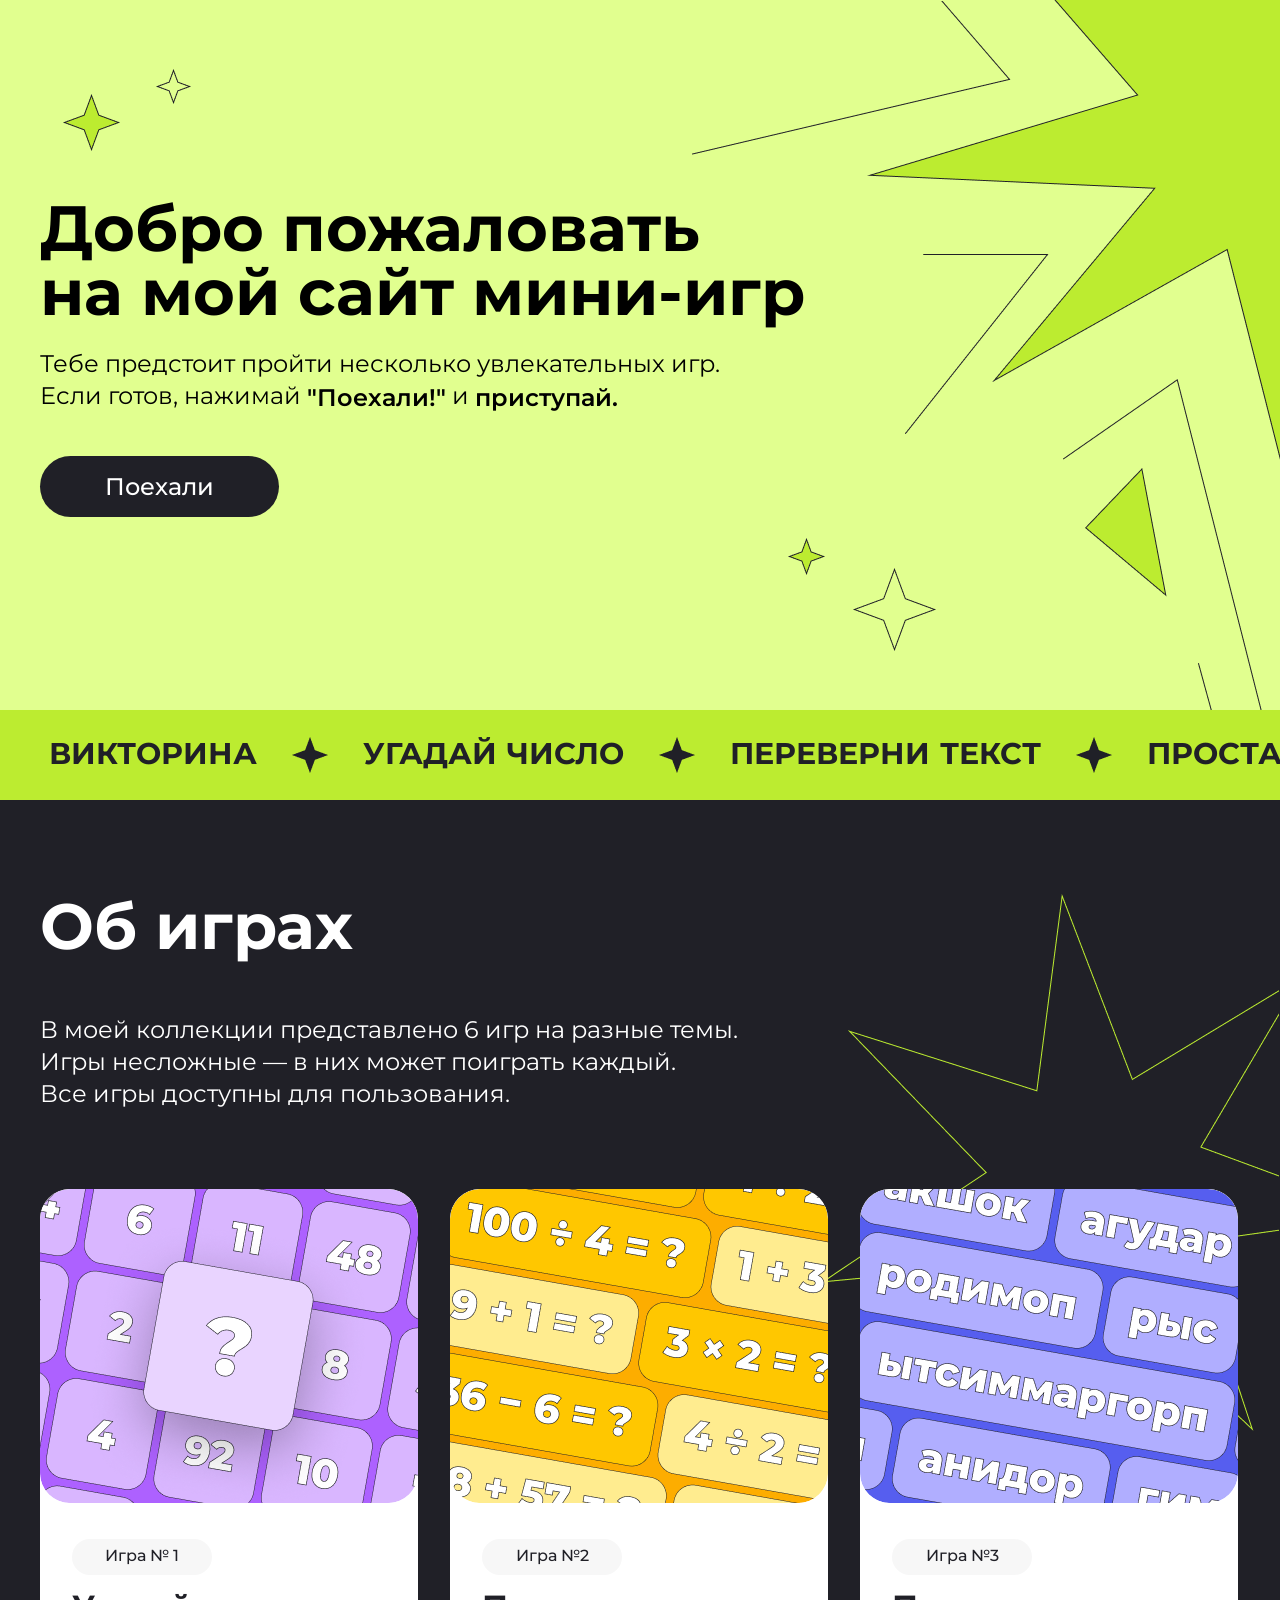
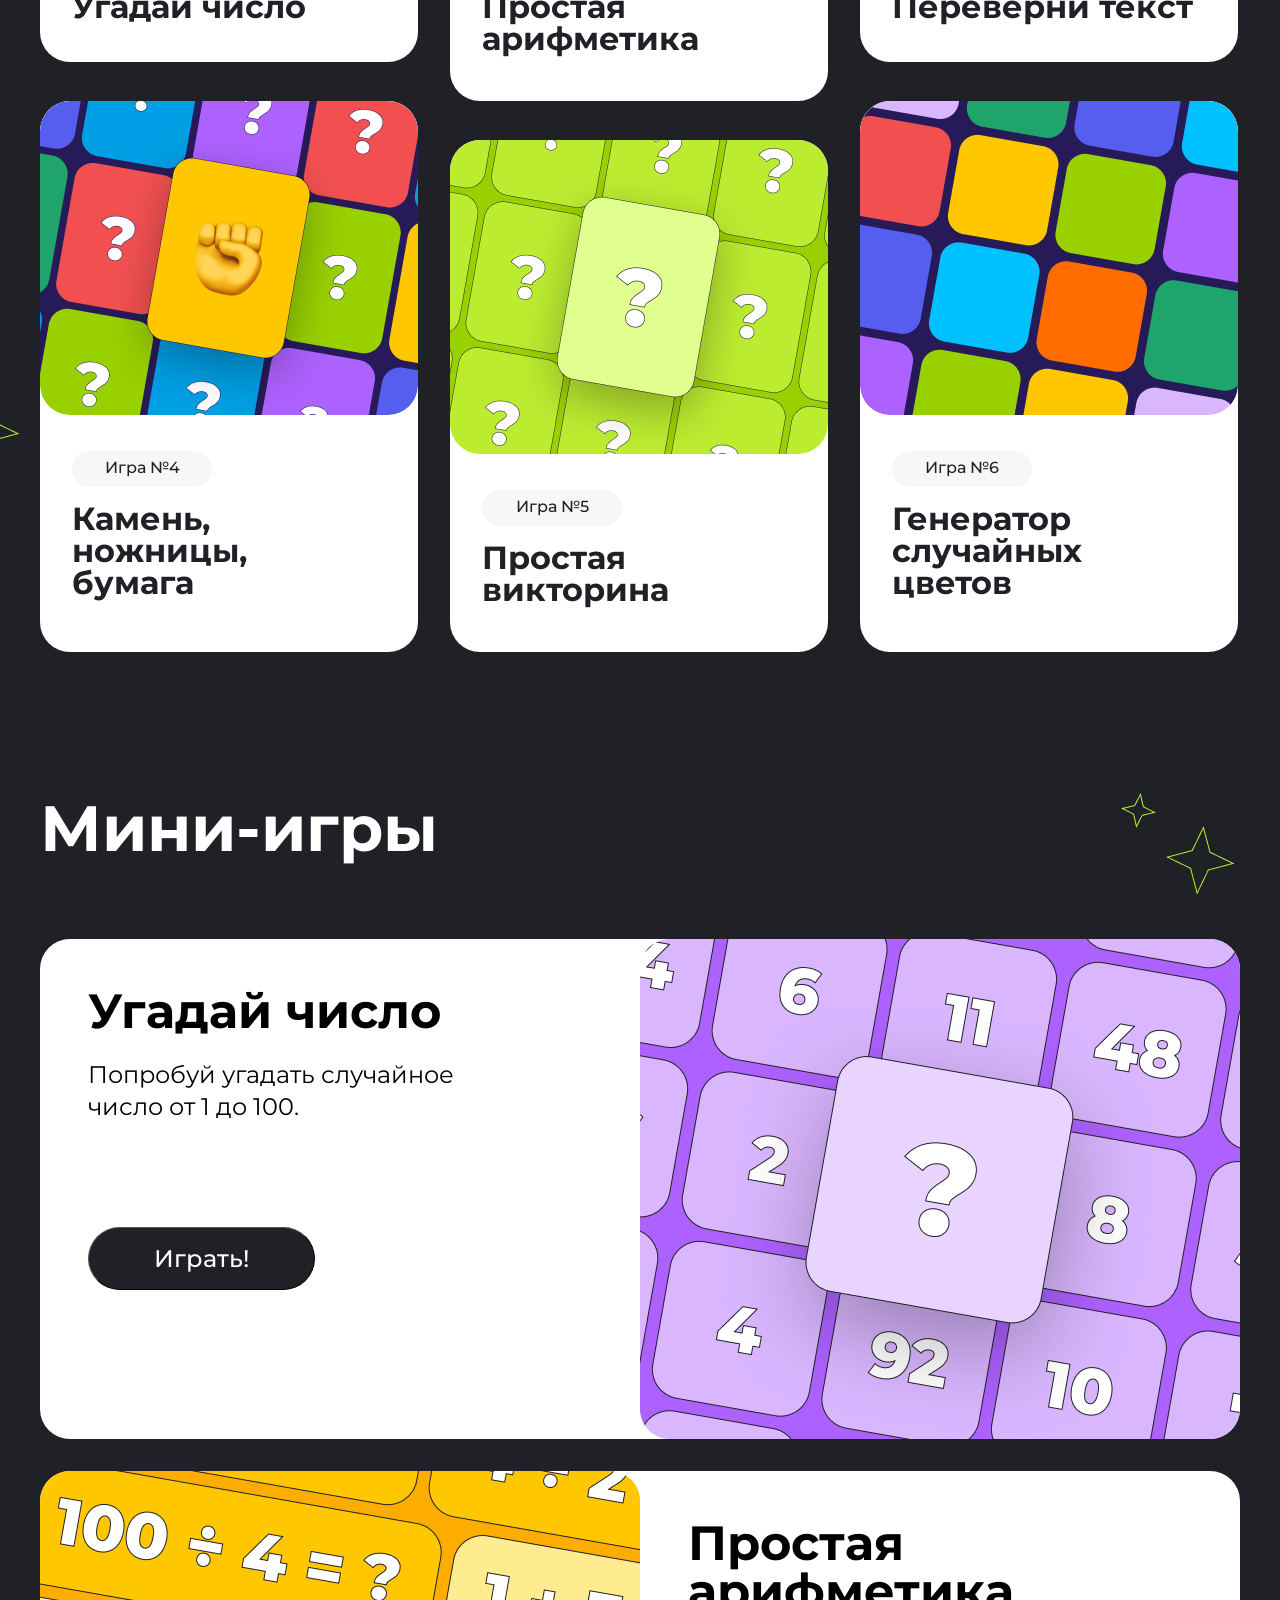
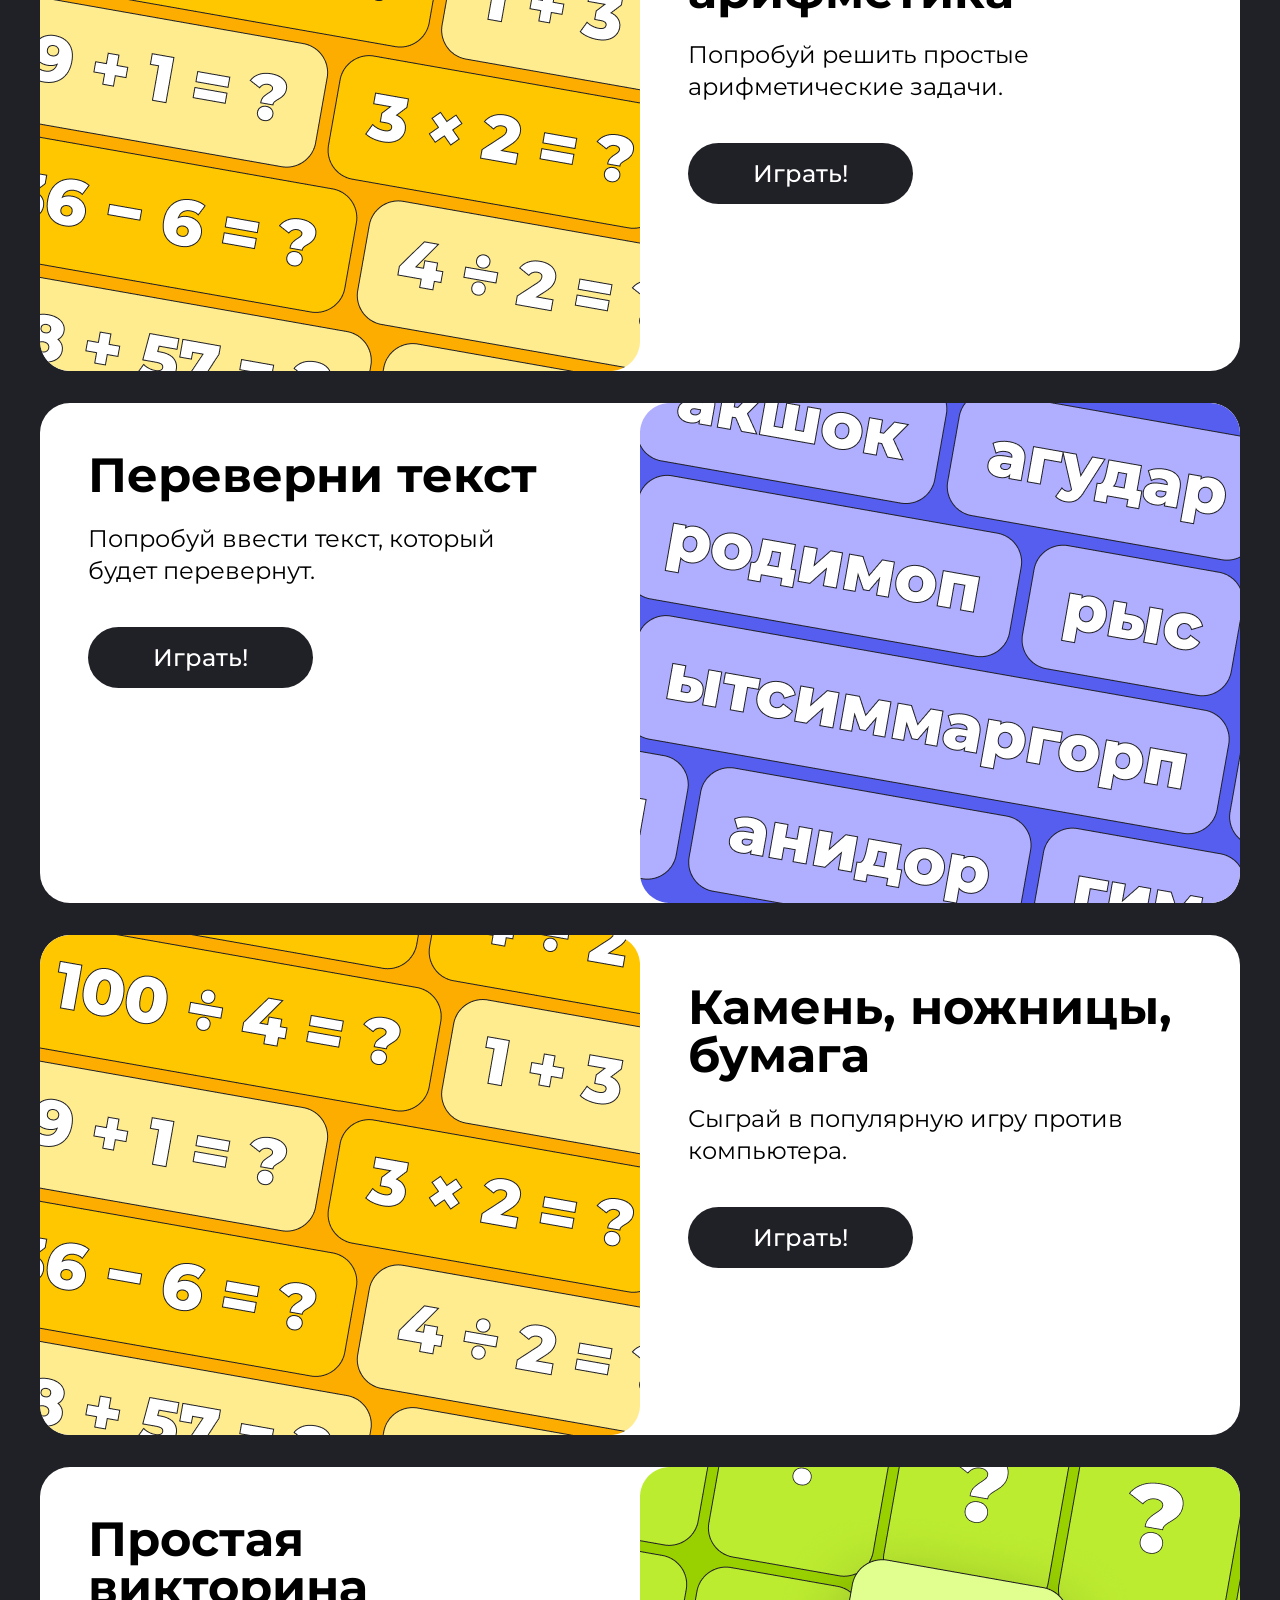
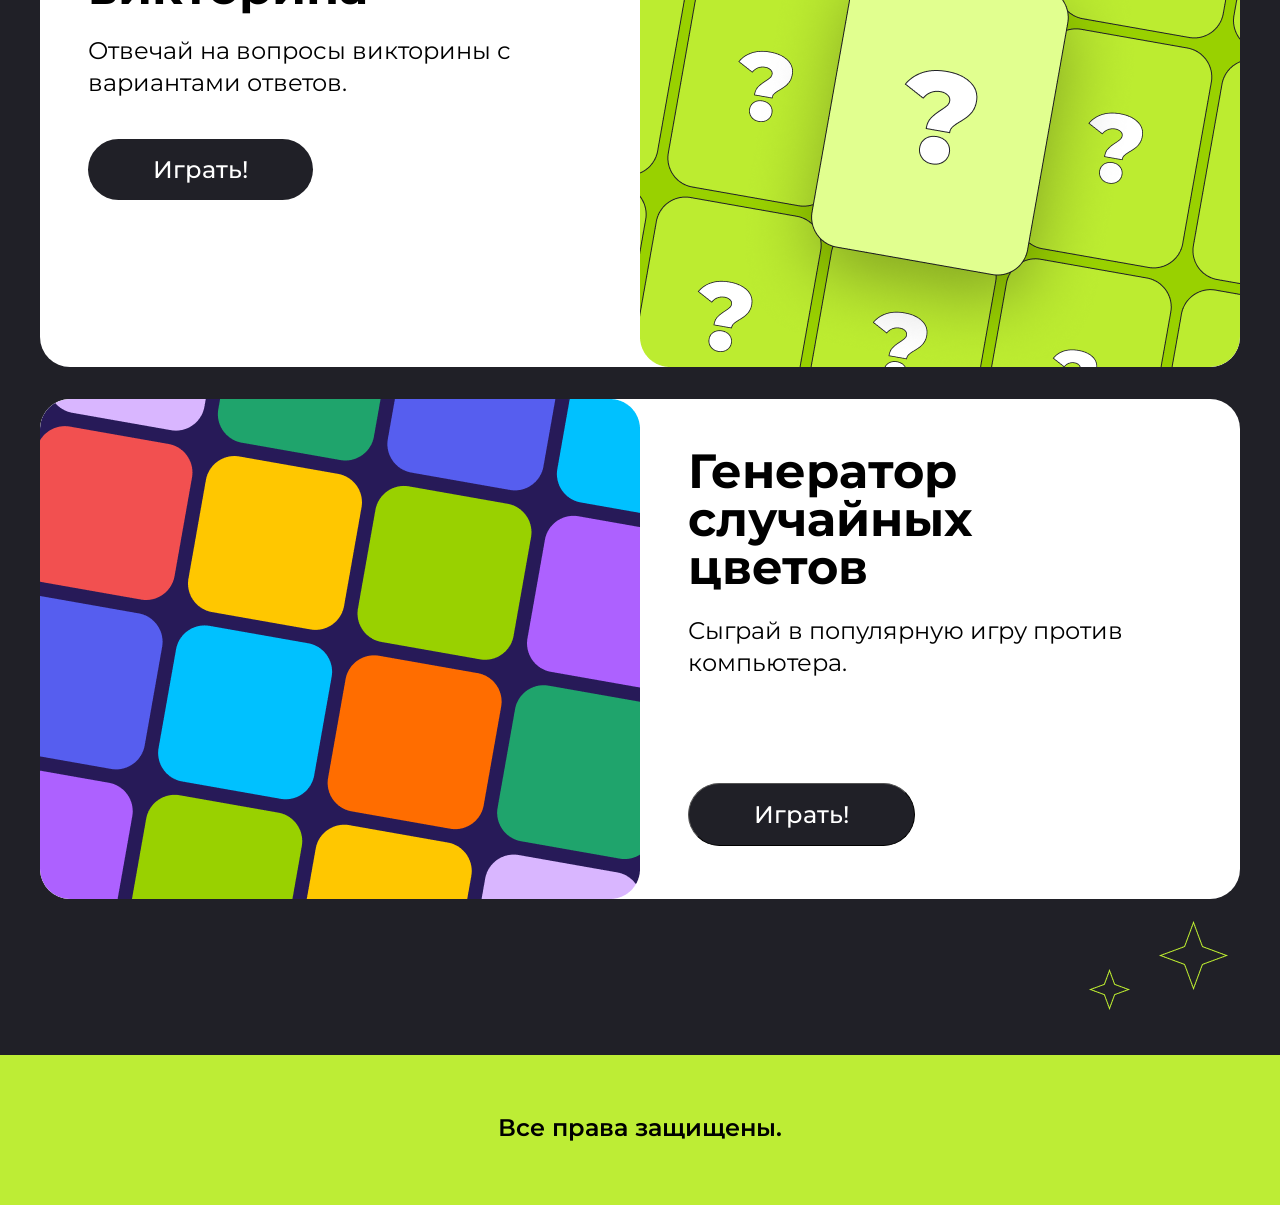
==== commit c8e4a258: "cours2-9" ====
--- a/index.html
+++ b/index.html
@@ -142,7 +142,9 @@
                     <h2 class="catalog-mg__title1">Угадай число</h2>
                     <p class="catalog-mg__description1">Попробуй угадать случайное 
 число от 1 до 100.</p>
-                    <a href="#" class="catalog-mg__button" onclick="miniGames1()">Играть!</a>
+                   <button type="button" class="catalog-mg__button" id="gamesButton1" onclick = "miniGames1()">Играть!</button>
+
+                 <!--   <a href="#" class="catalog-mg__button" onclick="miniGames1()">Играть!</a>-->
                 </div>
                 <img src="./image/minigames1.png" alt="Угадай число" class="catalog-mg__img">
             </article>
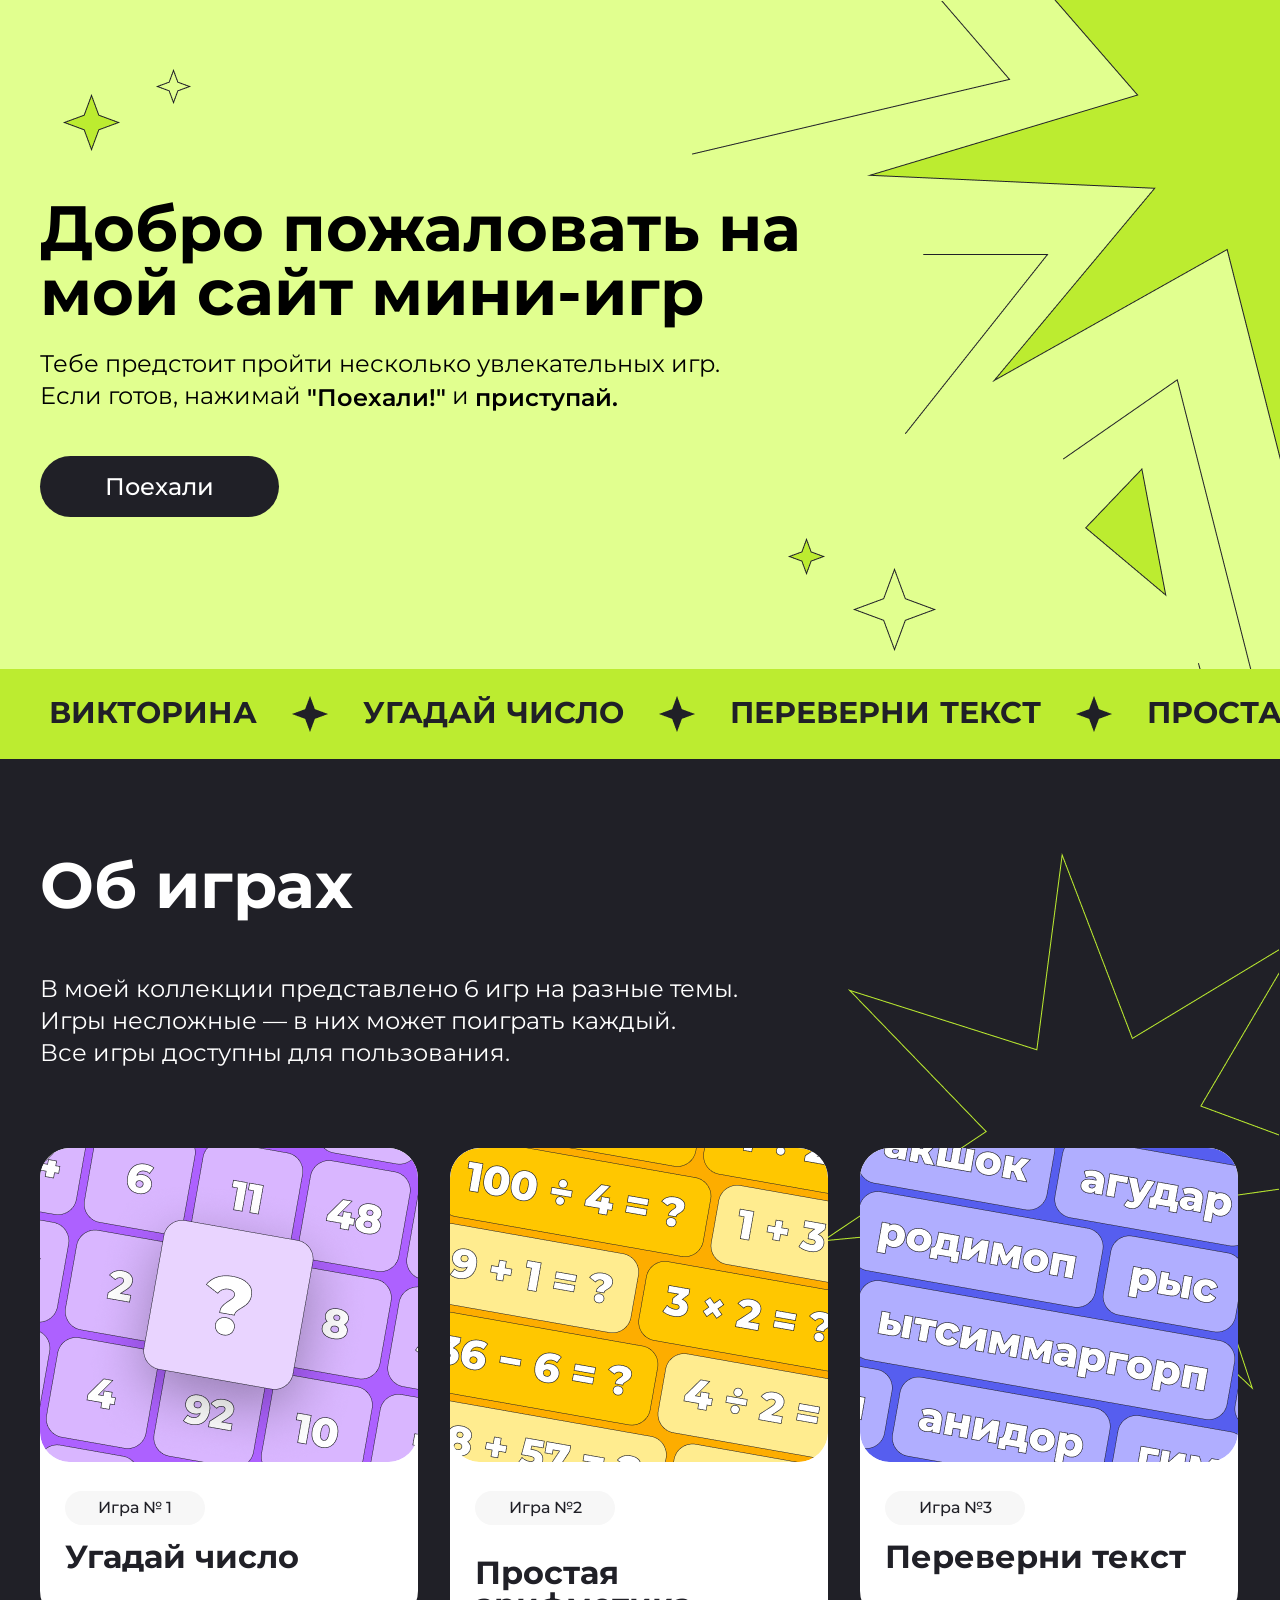
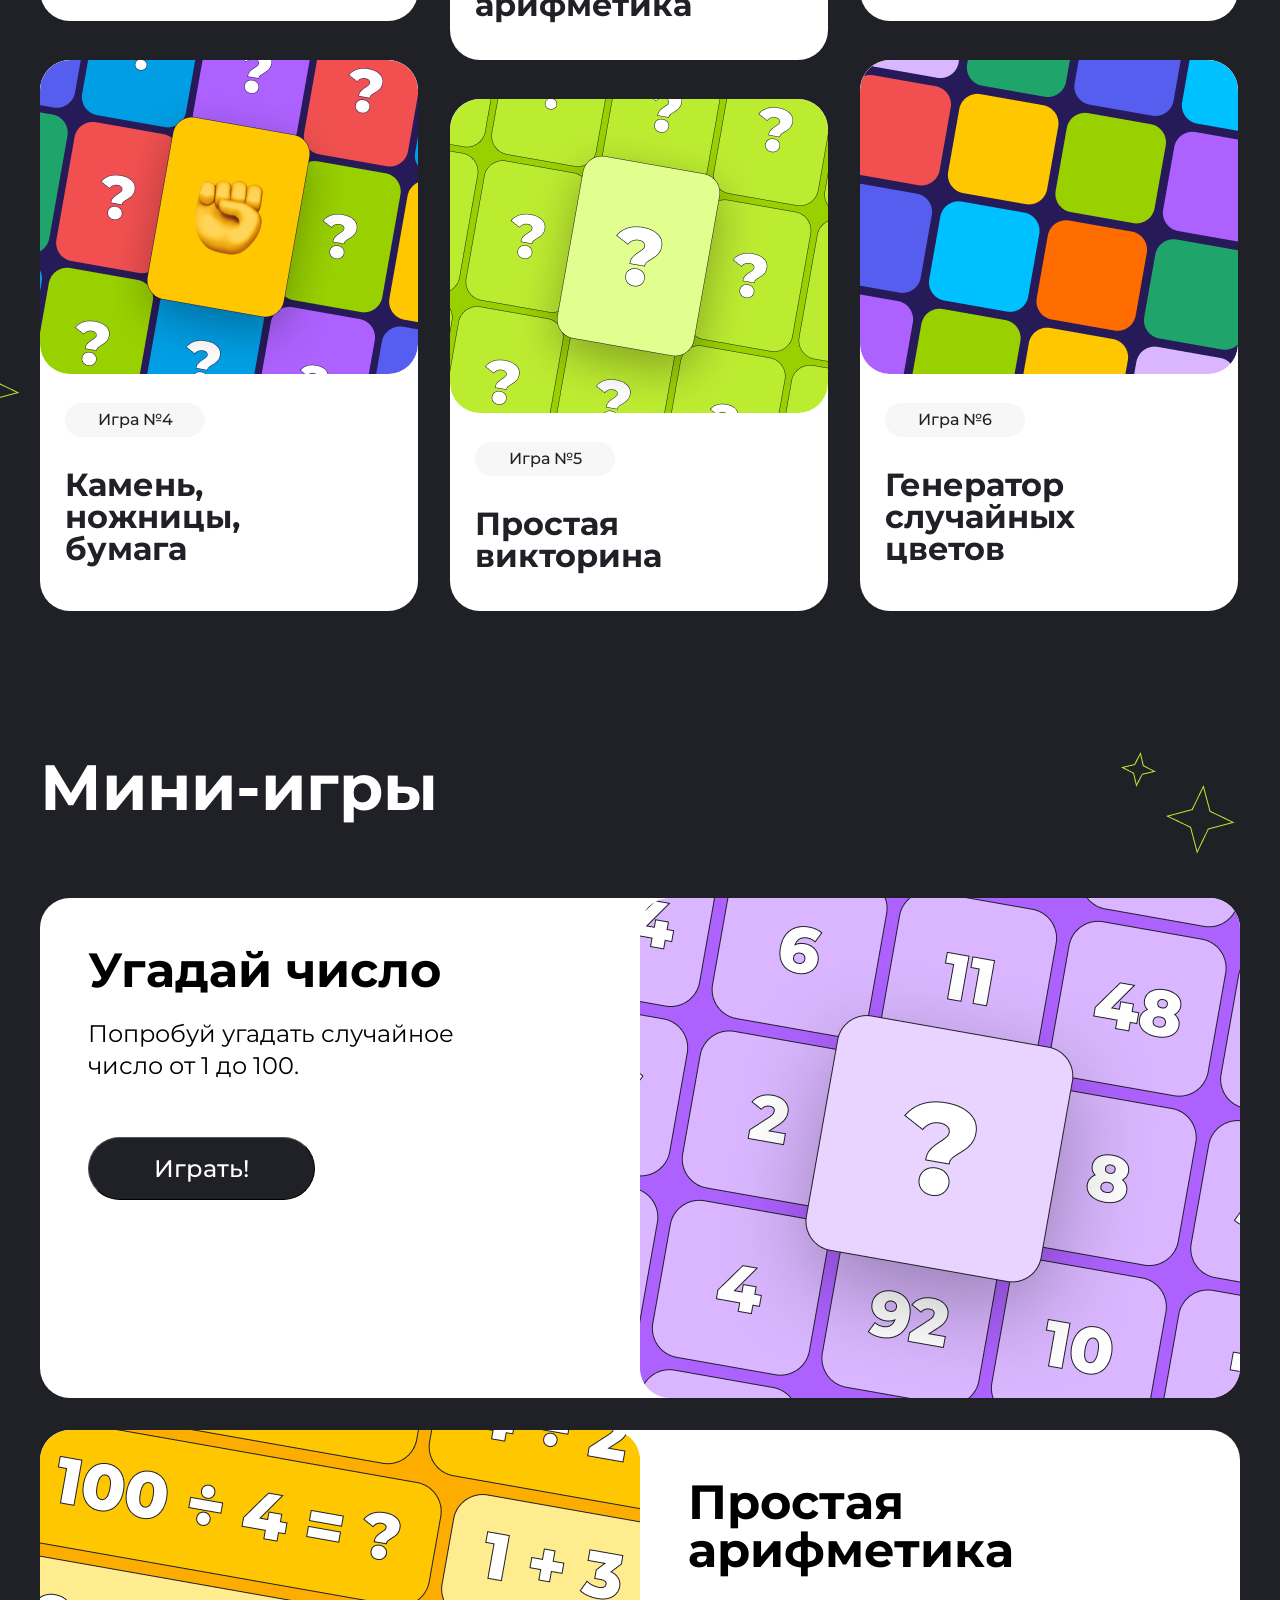
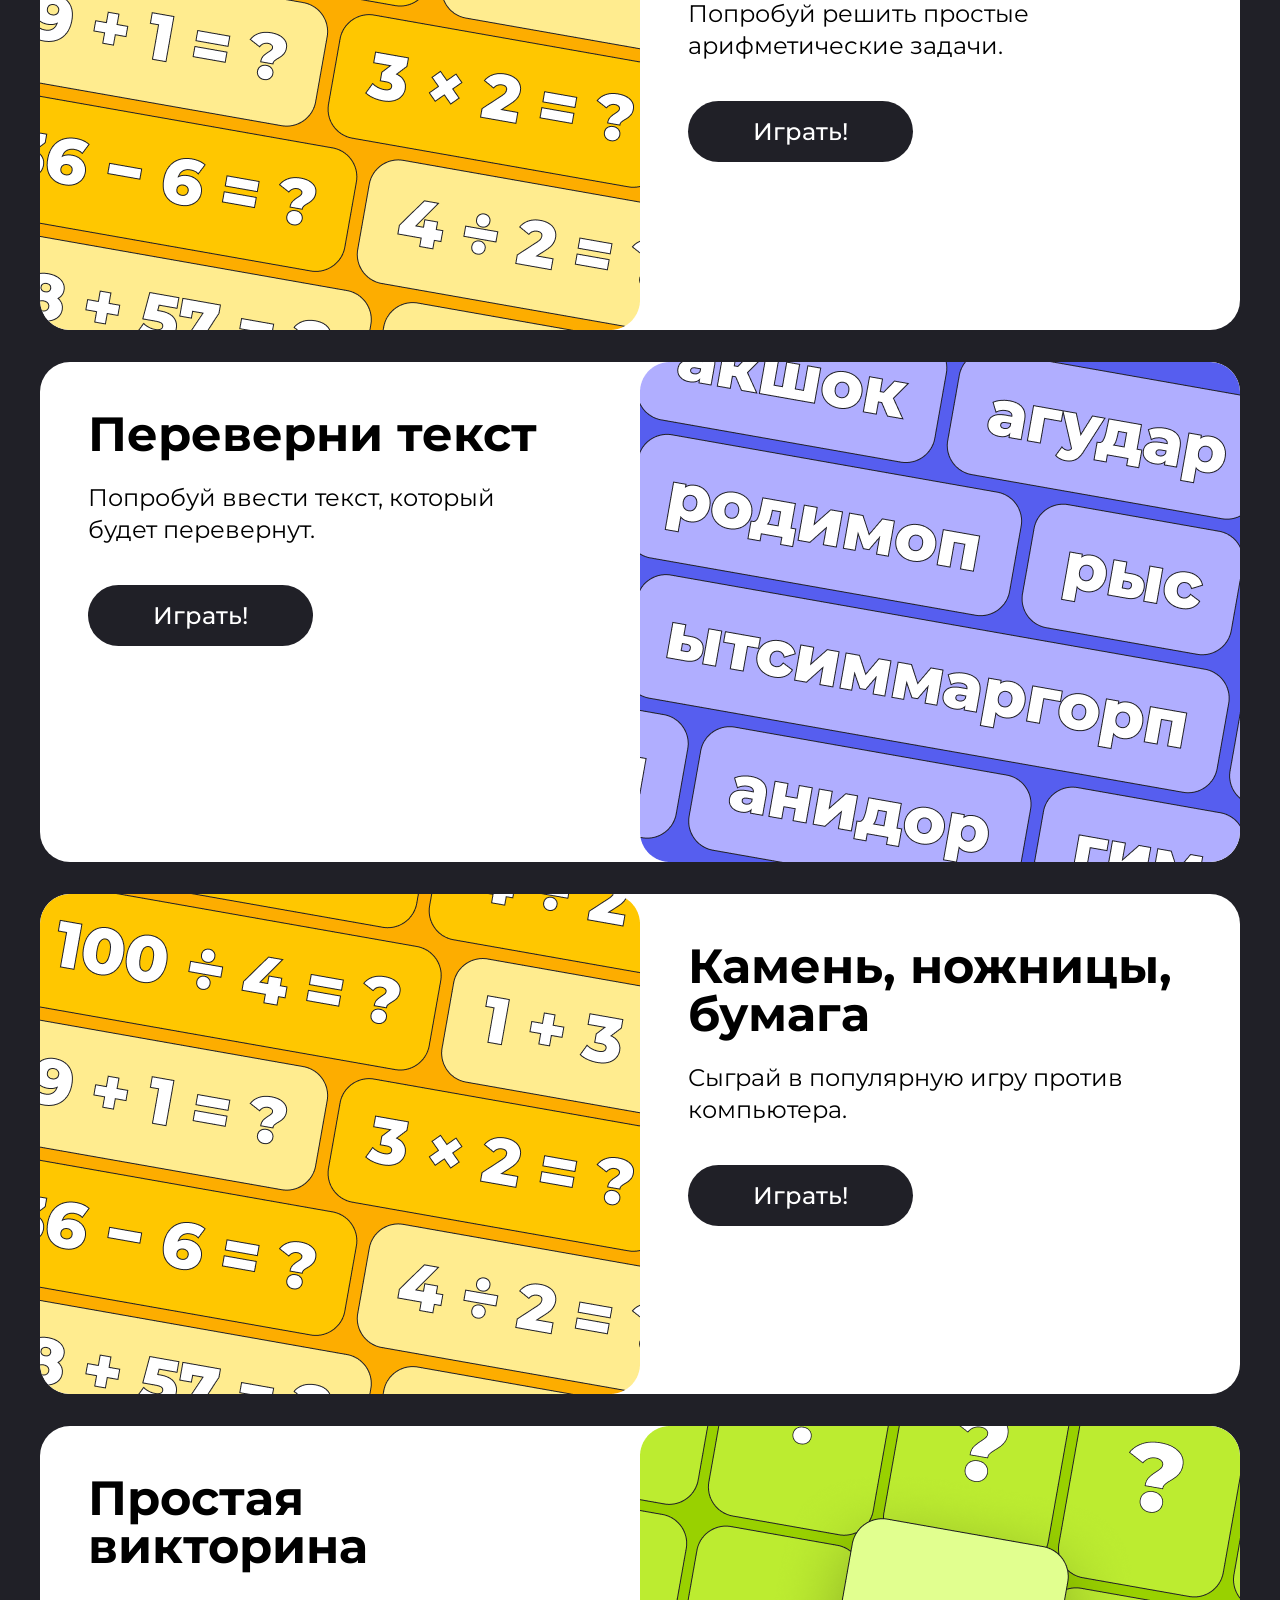
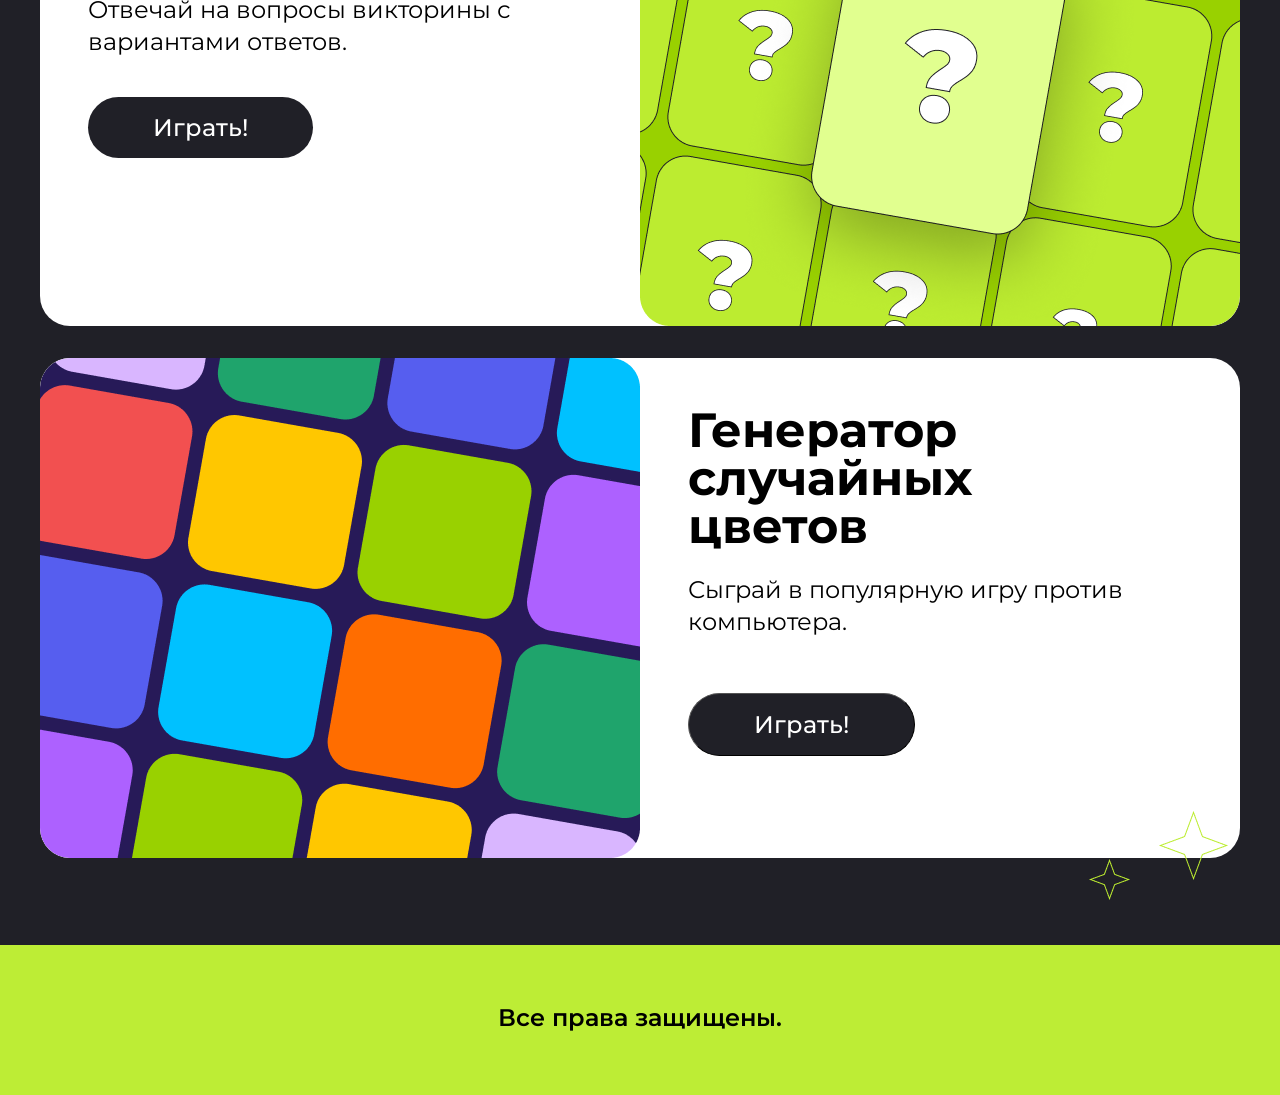
==== commit bba5ee57: "course2-13" ====
--- a/index.html
+++ b/index.html
@@ -39,30 +39,30 @@
             <a href="#games" class="form-button">Поехали</a>
 <!--<button type="submit" class="form-button">Поехали!</button>-->
         </div>
-        <div class="wrapper">
+    </section>
+        <section class="wrapper">
         <div class="animation">
             <span class="animation__title">викторина</span>
-            <img class="animation__img" src="./image/star-animation.png">
+            <img class="animation__img" src="./image/star-animation.png" alt="викторина">
             <span class="animation__title">угадай</span>
             <span class="animation__title">число</span>
-            <img class="animation__img" src="./image/star-animation.png">
+            <img class="animation__img" src="./image/star-animation.png" alt="угадай число">
             <span class="animation__title">переверни</span>
             <span class="animation__title">текст</span>
-            <img class="animation__img" src="./image/star-animation.png">
+            <img class="animation__img" src="./image/star-animation.png" alt="переверни текст">
             <span class="animation__title">простая</span>
             <span class="animation__title">арифметика</span>
-            <img class="animation__img" src="./image/star-animation.png">
+            <img class="animation__img" src="./image/star-animation.png" alt="простая арифметика">
             <span class="animation__title">камень,</span>
             <span class="animation__title">ножницы</span>
             <span class="animation__title">бумага</span>
-            <img class="animation__img" src="./image/star-animation.png">
+            <img class="animation__img" src="./image/star-animation.png" alt="камень, ножницы, бумага">
             <span class="animation__title">генератор</span>
             <span class="animation__title">случайных</span>
             <span class="animation__title">цветов</span>
-            <img class="animation__img" src="./image/star-animation.png">
+            <img class="animation__img" src="./image/star-animation.png" alt="генератор случайных цветов">
           </div>
-        </div>
-    </section>
+        </section>
     <section id="games" class="games center">
         <h1 class="games__title">Об играх</h1>
         <p class="games__description">
@@ -77,53 +77,65 @@
             <a href="#games1" class="catalog__cart">
 
             <img src="./image/games1.png" alt="игра№1" class="catalog__img">
+            <div class="catalog__contener">
             <p class="catalog__number" >Игра № 1</p>
             <h2 class="catalog__title">Угадай число</h2>
+            </div>
             </a>
         </article>
         <article class="catalog1">
             <a href="#games2" class="catalog1__cart">
             <img src="./image/games2.png" alt="игра№2" class="catalog1__img">
+            <div class="catalog1__contener">
             <p class="catalog1__number" >Игра №2</p>
             <h3 class="catalog1__title">
 Простая 
 арифметика</h3>
+            </div>
         </a>
         </article>
         <article class="catalog">
             <a href="#games3" class="catalog__cart">
             <img src="./image/games3.png" alt="игра№3" class="catalog__img">
+            <div class="catalog__contener">
             <p class="catalog__number" >Игра №3</p>
             <h2 class="catalog__title">Переверни текст</h2>
+            </div>
             </a>
         </article>
         <article class="catalog2">
             <a href="#games4" class="catalog2__cart">
             <img src="./image/games4.png" alt="игра№4" class="catalog2__img">
+            <div class="catalog2__contener">
             <p class="catalog2__number" >Игра №4</p>
             <h3 class="catalog2__title">
 Камень, 
 ножницы,
 бумага</h3>
+            </div>
         </a>
         </article>
         <article class="catalog1">
             <a href="#games5" class="catalog1__cart">
             <img src="./image/games5.png" alt="игра№5" class="catalog1__img">
+            <div class="catalog1__contener">
             <p class="catalog1__number" >Игра №5</p>
             <h3 class="catalog1__title">
 Простая 
 викторина</h3>
+            </div>
         </a>
         </article>
         <article class="catalog2">
             <a href="#games6" class="catalog2__cart">
             <img src="./image/games6.png" alt="игра№6" class="catalog2__img">
+            <div class="catalog2__contener">
             <p class="catalog2__number" >Игра №6</p>
             <h3 class="catalog2__title">
 Генератор
 случайных
 цветов</h3>
+            </div>
 </a>
         </article>
     </div>
--- a/style.css
+++ b/style.css
@@ -2,6 +2,10 @@
     margin: 0;
     padding: 0;
 }
+html {
+  scroll-behavior: smooth;
+}
+
 .center {
     padding-left: calc(50% - 600px);
     padding-right: calc(50% - 600px);
@@ -13,7 +17,7 @@
     background-repeat: no-repeat;
     background-position: center;
     background-size: cover;
-    height: 800px;
+   /* height: 800px;*/
     position: relative;
 }
 
@@ -118,10 +122,11 @@
     width: 769px;
     height: 358px;
     padding-top: 196px;
+    padding-bottom: 115px;
 }
 
 .top__title {
-    white-space: pre-wrap;
+    /*white-space: pre-wrap;*/
     max-width: 769px;
     font-family: Montserrat;
     font-weight: 700;
@@ -192,7 +197,7 @@
     width: 100%;
     overflow: hidden;
     background-color: #BCEC30;
-    margin-top: 156px;
+    /*margin-top: 156px;*/
 }
 .animation {
     display: flex;
@@ -317,7 +322,7 @@
     height: 473px;
     background-color: #FFF;
     border-radius: 30px;
-    overflow: hidden;
+    /*overflow: hidden;*/
     margin-top: 7px;
     text-decoration: none;
 }
@@ -338,25 +343,22 @@
     border-radius: 30px;
 }
 
+.catalog__contener {
+    padding: 25px;
+}
 .catalog__number {
     width: 108px;
     opacity: 1;
     border-radius: 52.58px;
     background-color: #f7f7f7;
-    padding-top: 8px;
-    padding-right: 16px;
-    padding-bottom: 10px;
-    padding-left: 16px;
+    padding: 8px 16px;
     color: #202027;
-    margin-top: 32px;
-    margin-left: 32px;
+    /*margin-top: 32px;*/
     font-family: Montserrat;
     font-weight: 500;
     font-style: Medium;
     font-size: 16px;
-    line-height: 110.00000000000001%;
-    letter-spacing: 0px;
-    vertical-align: bottom;
+    line-height: 1.1;
     text-align: center;
 }
 
@@ -370,7 +372,7 @@
     letter-spacing: 0px;
     vertical-align: middle;
     margin-top: 16px;
-    margin-left: 32px;
+   /* margin-left: 32px;*/
     color: #202027;
 
 }
@@ -403,10 +405,7 @@
     font-style: Bold;
     font-size: 32px;
     line-height: 100%;
-    letter-spacing: 0px;
-    vertical-align: middle;
-    margin-left: 32px;
-    margin-top: -16px;
+    vertical-align: middle;
     color: #202027;
 }
 
@@ -415,26 +414,27 @@
     height: 314px;
     border-radius: 30px;
 }
-
+.catalog1__contener {
+    padding: 25px;
+}
 .catalog1__number {
     width: 108px;
     opacity: 1;
     border-radius: 52.58px;
     background-color: #f7f7f7;
-    padding-top: 8px;
+    padding: 8px 16px;
+    /*padding-top: 8px;
     padding-right: 16px;
     padding-bottom: 10px;
-    padding-left: 16px;
+    padding-left: 16px;*/
     color: #202027;
-    margin-top: 32px;
-    margin-left: 32px;
+   /* margin-top: 32px;
+    margin-left: 32px;*/
     font-family: Montserrat;
     font-weight: 500;
     font-style: Medium;
     font-size: 16px;
-    line-height: 110.00000000000001%;
-    letter-spacing: 0px;
-    vertical-align: bottom;
+    line-height: 1.1;
     text-align: center;
 }
 
@@ -458,6 +458,10 @@
 .catalog2__cart {
     text-decoration: none;
 }
+.catalog2__contener {
+    padding: 25px;
+}
+
 .catalog2__title {
     white-space: pre-wrap;
     font-family: Montserrat;
@@ -467,8 +471,8 @@
     line-height: 100%;
     letter-spacing: 0px;
     vertical-align: middle;
-    margin-left: 32px;
-    margin-top: -16px;
+    /*margin-left: 32px;
+    margin-top: 16px;*/
     color: #202027;
 }
 
@@ -483,20 +487,13 @@
     opacity: 1;
     border-radius: 52.58px;
     background-color: #f7f7f7;
-    padding-top: 8px;
-    padding-right: 16px;
-    padding-bottom: 10px;
-    padding-left: 16px;
+    padding: 8px 16px;
     color: #202027;
-    margin-top: 32px;
-    margin-left: 32px;
     font-family: Montserrat;
     font-weight: 500;
     font-style: Medium;
     font-size: 16px;
-    line-height: 110.00000000000001%;
-    letter-spacing: 0px;
-    vertical-align: bottom;
+    line-height: 1.1;
     text-align: center;
 }
 
@@ -505,7 +502,7 @@
     background-repeat: no-repeat;
     background-position: center;
     background-size: cover;
-    height: 3500px;
+    /*height: 3500px;*/
     position: relative;
     padding-bottom: 55px;
 }
@@ -564,7 +561,7 @@
     display: flex;
     justify-content: space-between;
     width: 1200px;
-    height: 500px;
+    /*height: 500px;*/
     background-color: #FFF;
     border-radius: 30px;
     overflow: hidden;
@@ -573,10 +570,7 @@
     margin-bottom: 32px;
 }
 .catalog-mg__description {
-    padding-left: 48px;
-    padding-top: 48px;
-    padding-right: 48px;
-    padding-bottom: 305px;
+    padding: 48px;
 }
 .catalog-mg__title1 {
     white-space: pre-wrap;
@@ -598,8 +592,10 @@
     line-height: 32px;
     letter-spacing: 0px;
     vertical-align: middle;
-    padding-top: 24px;
-    padding-bottom: 56px;
+    margin-top: 24px;
+    margin-bottom: 55px;
+    /*padding-top: 24px;
+    padding-bottom: 35px;*/
 }
 .catalog-mg__description2 {
     width: 457px;
@@ -633,7 +629,7 @@
     font-size: 24px;
     color: #ffff;
     text-align: center;
-    margin-top: 48px;
+    /*margin-top: 48px;*/
     text-decoration: none;
 }
 .catalog-mg__button:hover {
@@ -674,7 +670,7 @@
     background-repeat: no-repeat;
     background-position: center;
     background-size: cover;
-    height: 700px;
+   /* height: 700px;*/
     position: relative;
 }
    .top__title {
@@ -683,6 +679,7 @@
    }
    .top__content {
     width: 767px;
+    padding-bottom: 115px;
    }
    /*.top__description {
     width: 520px;
@@ -690,7 +687,7 @@
 .wrapper {
     position: relative;
     z-index: 1;
-    margin-top: 95px;
+    /*margin-top: 95px;*/
 }
 .animation {
 /*width: 1717.402607595759;
@@ -733,9 +730,9 @@
    .games {
     display: none;
 }
-.games-mg {
+/*.games-mg {
     height: 2500px;
-}
+}*/
 .games-mg__star {
     display: none;
 }
@@ -744,17 +741,25 @@
     width: 767px;
 }
 .games-mg__catalog {
-    width: 992px;
+    width: 930px;
 }
 
 .catalog-mg {
     width: 930px;
-    height: 350px;
+    /*height: 350px;*/
 }
 .catalog-mg__title1 {
     font-size: 32px;
 }
-
+.catalog-mg__description {
+    padding-left: 24px;
+    padding-top: 48px;
+    padding-right: 24px;
+    padding-bottom: 24px;
+}
+.catalog-mg__img {
+    width: 400px;
+}
 }
 
 @media (max-width: 980px){
@@ -764,6 +769,7 @@
 }    
 .top__content {
     width: 750px;
+    padding-bottom: 115px;
 }
 .top__title {
     display: flex;
@@ -851,7 +857,7 @@
     background-repeat: no-repeat;
     background-position: center;
     background-size: cover;
-    height: 700px;
+    /*height: 700px;*/
     position: relative;
 }
 .top__star-mob {
@@ -932,6 +938,8 @@
     padding-top: 147px;
     padding-left: 35.5px;
     padding-right: 35.5px;
+    padding-bottom: 115px;
+
 }
 .top__title {
     display: flex;
@@ -993,9 +1001,6 @@
     margin-left: 6px;
     margin-right: 6px;
 }
-.wrapper {
-    margin-top: 146px;
-}
 
 .animation {
 /*width: 1717.402607595759;
